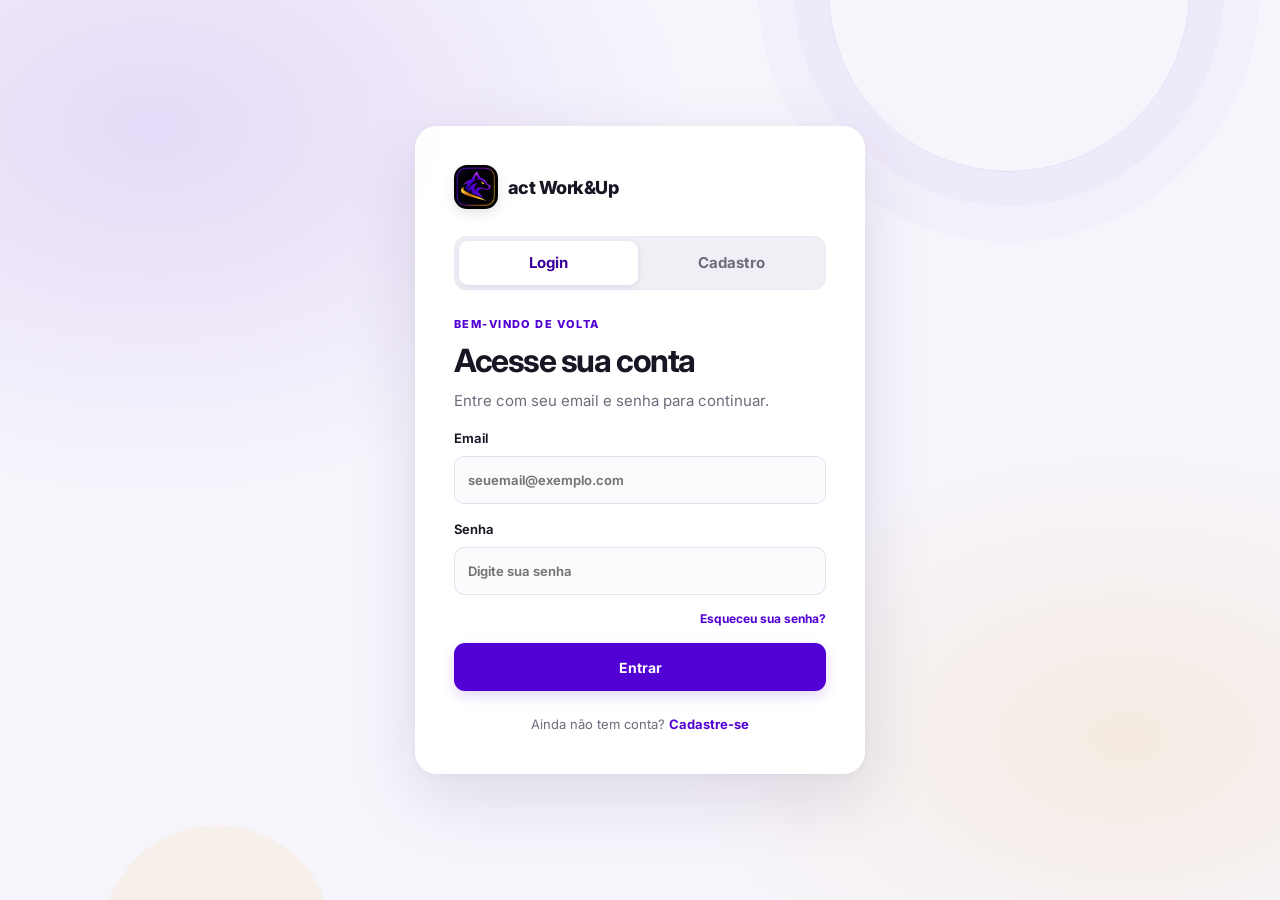
==== index.html @ 8351d081 "first commit" ====
<!doctype html>
<html lang="pt-BR">
<head>
  <meta charset="utf-8">
  <meta name="viewport" content="width=device-width, initial-scale=1">
  <meta name="theme-color" content="#5101D4">
  <title>act Work&amp;Up — Conectando Talentos</title>
  <meta name="description" content="act Work&amp;Up: marketplace que conecta clientes a profissionais e empresas de serviços.">
  <link rel="preconnect" href="https://fonts.googleapis.com">
  <link rel="preconnect" href="https://fonts.gstatic.com" crossorigin>
  <link href="https://fonts.googleapis.com/css2?family=Inter:wght@400;500;600;700;800&display=swap" rel="stylesheet">
  <link rel="stylesheet" href="style.css">
</head>
<body>
  <div id="app">
    <!-- LOGIN ÚNICO -->
    <section class="screen auth-screen active" id="login" aria-label="Login">
      <div class="auth-card">
        <a class="auth-brand" href="#login" data-screen="login"><img src="assets/logo-wolfservices.jpg" alt="Logo act Work&amp;Up"><span>act Work&amp;Up</span></a>
        <div class="auth-tabs"><button class="tab active" type="button">Login</button><button class="tab" type="button" data-screen="cadastro-tipo">Cadastro</button></div>
        <p class="eyebrow">BEM-VINDO DE VOLTA</p><h1>Acesse sua conta</h1><p class="muted">Entre com seu email e senha para continuar.</p>
        <form class="form-stack" data-local-form>
          <label>Email <input type="email" placeholder="seuemail@exemplo.com" autocomplete="email" required></label>
          <label>Senha <input type="password" placeholder="Digite sua senha" autocomplete="current-password" required></label>
          <button class="text-action" type="button">Esqueceu sua senha?</button>
          <button class="btn primary full" type="submit" data-screen="inicio">Entrar</button>
        </form>
        <p class="auth-foot">Ainda não tem conta? <button class="inline-action" data-screen="cadastro-tipo">Cadastre-se</button></p>
      </div>
    </section>

    <!-- ESCOLHA DO TIPO DE CADASTRO -->
    <section class="screen auth-screen" id="cadastro-tipo" aria-label="Escolha do tipo de cadastro">
      <div class="auth-card choice-card">
        <a class="auth-brand" href="#login" data-screen="login"><img src="assets/logo-wolfservices.jpg" alt="Logo act Work&amp;Up"><span>act Work&amp;Up</span></a>
        <button class="back-link" data-screen="login">← Voltar ao login</button>
        <p class="eyebrow">CRIE SUA CONTA</p><h1>Qual tipo de conta deseja criar?</h1><p class="muted">Usuários comuns e profissionais autônomos usam o mesmo cadastro.</p>
        <button class="choice-option" data-screen="cadastro-pessoal"><span class="choice-icon">◎</span><span><strong>Usuário comum ou autônomo</strong><small>Cadastro pessoal para contratar ou oferecer serviços.</small></span><span class="arrow">→</span></button>
        <button class="choice-option" data-screen="cadastro-empresa"><span class="choice-icon">▦</span><span><strong>Empresa</strong><small>Cadastro de negócio com CNPJ.</small></span><span class="arrow">→</span></button>
      </div>
    </section>

    <section class="screen auth-screen" id="cadastro-pessoal" aria-label="Cadastro pessoal ou de autônomo">
      <div class="auth-card auth-card-tall">
        <a class="auth-brand" href="#login" data-screen="login"><img src="assets/logo-wolfservices.jpg" alt="Logo act Work&amp;Up"><span>act Work&amp;Up</span></a>
        <div class="auth-tabs"><button class="tab" data-screen="login">Login</button><button class="tab active">Cadastro</button></div>
        <button class="back-link" data-screen="cadastro-tipo">← Alterar tipo de conta</button>
        <p class="eyebrow">CADASTRO PESSOAL / AUTÔNOMO</p><h1>Vamos começar?</h1>
        <form class="form-grid" data-local-form>
          <label>Nome completo<input placeholder="Seu nome completo" required></label>
          <label>CPF<input placeholder="000.000.000-00"></label>
          <label class="span-2">Endereço<input placeholder="Rua, número e bairro"></label>
          <label>Telefone<input placeholder="(00) 00000-0000"></label>
          <label>Email<input type="email" placeholder="seuemail@exemplo.com" autocomplete="email" required></label>
          <label>Senha<input type="password" placeholder="Crie uma senha" required></label>
          <label>Confirmar senha<input type="password" placeholder="Repita sua senha" required></label>
          <div class="form-actions span-2"><button class="btn outline" type="button" data-screen="cadastro-tipo">Cancelar</button><button class="btn primary" type="submit" data-screen="inicio">Criar conta</button></div>
        </form>
      </div>
    </section>

    <section class="screen auth-screen" id="cadastro-empresa" aria-label="Cadastro da empresa"><div class="auth-card auth-card-tall">
      <a class="auth-brand" href="#login" data-screen="login"><img src="assets/logo-wolfservices.jpg" alt="Logo act Work&amp;Up"><span>act Work&amp;Up</span></a><div class="auth-tabs"><button class="tab" data-screen="login">Login</button><button class="tab active">Cadastro</button></div>
      <button class="back-link" data-screen="cadastro-tipo">← Alterar tipo de conta</button>
      <p class="eyebrow">CADASTRO DE EMPRESA</p><h1>Cadastre seu negócio</h1><form class="form-grid" data-local-form><label>Nome fantasia<input placeholder="Nome da empresa" required></label><label>CNPJ<input placeholder="00.000.000/0000-00" required></label><label class="span-2">Endereço<input placeholder="Endereço comercial"></label><label>Telefone de contato<input placeholder="(00) 00000-0000"></label><label>Email de contato<input type="email" placeholder="contato@empresa.com" required></label><label>Senha<input type="password" required></label><label>Confirmar senha<input type="password" required></label><div class="form-actions span-2"><button class="btn outline" type="button" data-screen="cadastro-tipo">Cancelar</button><button class="btn primary" type="submit" data-screen="inicio">Criar conta</button></div></form>
    </div></section>

    <!-- CABEÇALHO DAS TELAS INTERNAS -->
    <header class="site-header" id="site-header">
      <a class="brand" href="#inicio" data-screen="inicio"><img src="assets/logo-wolfservices.jpg" alt=""><span>act Work&amp;Up</span></a>
      <nav class="main-nav" aria-label="Navegação principal"><button class="nav-link active" data-screen="inicio">Início</button><button class="nav-link" data-screen="explorar">Explorar</button><button class="nav-link" data-screen="meus-servicos">Meus serviços</button><button class="nav-link" data-screen="mensagens">Mensagens</button></nav>
      <button class="user-menu" data-screen="configuracoes"><span class="avatar">LS</span><span>Lucas Silva</span></button>
    </header>

    <!-- PÁGINA INICIAL -->
    <section class="screen app-screen" id="inicio">
      <section class="hero container"><div class="hero-copy"><p class="eyebrow">ACT WORK&amp;UP · CONECTANDO TALENTOS</p><h1>Encontre o profissional certo para transformar suas ideias em resultados.</h1><p>Serviços presenciais e digitais, oferecidos por profissionais e empresas. Compare opções, conheça os perfis e encontre quem pode ajudar.</p><button class="btn primary" data-screen="explorar">Explorar serviços <span>→</span></button></div><div class="hero-art"><div class="hero-glow"></div><img src="assets/logo-wolfservices.jpg" alt="Identidade visual act Work&amp;Up"></div></section>
      <section class="container search-band"><div><p class="eyebrow">ENCONTRE O QUE PRECISA</p><h2>O que deseja buscar?</h2></div><form class="search-form" data-search-form><input type="search" placeholder="Ex.: design, manutenção, aulas..." aria-label="Buscar serviços"><button class="btn primary" type="submit" data-screen="explorar">Buscar</button></form></section>
      <section class="container section-block"><div class="section-heading"><div><p class="eyebrow">ESCOLHA COM CONFIANÇA</p><h2>Serviços populares</h2><p class="muted">Encontre opções presenciais e online.</p></div><button class="inline-action" data-screen="explorar">Ver todos →</button></div><div class="service-grid">
        <article class="service-card"><div class="service-photo photo-design"><span>Design</span><button class="favorite" aria-label="Favoritar serviço">♡</button></div><div class="service-content"><span class="tag">Digital</span><h3>Identidade visual e design</h3><p>Criação de materiais visuais para sua marca.</p><div class="provider"><span class="avatar">AM</span><span><strong>Ana Martins</strong><small>★ 4,9 · Online</small></span></div><div class="card-bottom"><strong>A partir de R$ 180</strong><button class="btn small primary" data-screen="perfil-publico">Contratar</button></div></div></article>
        <article class="service-card"><div class="service-photo photo-repair"><span>Manutenção</span><button class="favorite" aria-label="Favoritar serviço">♡</button></div><div class="service-content"><span class="tag">Presencial</span><h3>Manutenção residencial</h3><p>Pequenos reparos e serviços para sua casa.</p><div class="provider"><span class="avatar gold">RC</span><span><strong>Rafael Costa</strong><small>★ 4,8 · Indaiatuba</small></span></div><div class="card-bottom"><strong>Sob orçamento</strong><button class="btn small primary" data-screen="perfil-publico">Contratar</button></div></div></article>
        <article class="service-card"><div class="service-photo photo-web"><span>Desenvolvimento</span><button class="favorite" aria-label="Favoritar serviço">♡</button></div><div class="service-content"><span class="tag">Digital</span><h3>Criação de sites</h3><p>Sites institucionais e páginas para negócios.</p><div class="provider"><span class="avatar">WP</span><span><strong>WebPro Studio</strong><small>★ 5,0 · Online</small></span></div><div class="card-bottom"><strong>A partir de R$ 450</strong><button class="btn small primary" data-screen="perfil-publico">Contratar</button></div></div></article>
        <article class="service-card"><div class="service-photo photo-lessons"><span>Aulas</span><button class="favorite" aria-label="Favoritar serviço">♡</button></div><div class="service-content"><span class="tag">Online / presencial</span><h3>Aulas particulares</h3><p>Acompanhamento e reforço personalizado.</p><div class="provider"><span class="avatar gold">JL</span><span><strong>João Lima</strong><small>★ 4,9 · Indaiatuba</small></span></div><div class="card-bottom"><strong>Sob orçamento</strong><button class="btn small primary" data-screen="perfil-publico">Contratar</button></div></div></article>
      </div></section>
      <section class="container section-block"><div class="section-heading"><div><p class="eyebrow">PROFISSIONAIS EM DESTAQUE</p><h2>Conheça quem faz acontecer</h2></div></div><div class="professional-grid"><article class="professional-card"><span class="avatar xl">AM</span><strong>Ana Martins</strong><small>Design · Online</small><span class="rating">★ 4,9</span></article><article class="professional-card"><span class="avatar xl gold">RC</span><strong>Rafael Costa</strong><small>Manutenção · Indaiatuba</small><span class="rating">★ 4,8</span></article><article class="professional-card"><span class="avatar xl">WP</span><strong>WebPro Studio</strong><small>Desenvolvimento · Online</small><span class="rating">★ 5,0</span></article><article class="professional-card"><span class="avatar xl gold">JL</span><strong>João Lima</strong><small>Educação · Indaiatuba</small><span class="rating">★ 4,9</span></article><article class="professional-card"><span class="avatar xl">MS</span><strong>Marcenaria Silva</strong><small>Marcenaria · Região</small><span class="rating">★ 4,7</span></article></div></section>
      <section class="trust-strip container"><div><strong>Pagamento protegido</strong><span>Pagamento acompanhado pela plataforma.</span></div><div><strong>Perfis verificados</strong><span>Mais confiança ao conhecer profissionais.</span></div><div><strong>Negociações em um só lugar</strong><span>Converse e acompanhe pelo site.</span></div></section>
      <section class="provider-cta container"><div><p class="eyebrow">VOCÊ OFERECE SERVIÇOS?</p><h2>Leve seu trabalho mais longe.</h2><p>Crie sua conta profissional e apresente seus serviços a novos clientes.</p></div><button class="btn gold-btn" data-screen="cadastro-tipo">Comece agora como prestador de serviços</button></section>
    </section>

    <!-- EXPLORAR -->
    <section class="screen app-screen" id="explorar"><section class="container page-intro"><p class="breadcrumb"><button data-screen="inicio">Início</button> / Explorar</p><p class="eyebrow">CATÁLOGO ACT WORK&amp;UP</p><h1>Encontre o serviço ideal</h1><p class="muted">Compare profissionais, modalidades e valores.</p><button class="btn primary" data-screen="cadastro-tipo">Oferecer serviços</button></section>
      <section class="container explore-panel"><form class="filters" id="filter-form"><label class="filter-search">Pesquisar<input id="service-search" type="search" placeholder="Nome ou tipo de serviço"></label><label>Categoria<select id="category-filter"><option value="all">Todas as categorias</option><option>Design</option><option>Manutenção</option><option>Desenvolvimento</option><option>Aulas</option></select></label><label>Atendimento<select id="mode-filter"><option value="all">Online ou presencial</option><option value="Digital">Online</option><option value="Presencial">Presencial</option></select></label><label>Ordenar<select id="sort-filter"><option value="relevance">Relevância</option><option value="price">Menor preço</option></select></label><button class="btn outline clear-filters" type="reset">Limpar filtros</button></form>
      <div class="section-heading results-heading"><div><h2>Serviços encontrados</h2><p class="muted" id="result-count">4 serviços encontrados</p></div></div><div class="service-grid" id="explore-grid">
        <article class="service-card" data-category="Design" data-mode="Digital" data-price="180"><div class="service-photo photo-design"><span>Design</span><button class="favorite" aria-label="Favoritar serviço">♡</button></div><div class="service-content"><span class="tag">Digital</span><h3>Identidade visual e design</h3><p>Criação de materiais visuais para sua marca.</p><div class="provider"><span class="avatar">AM</span><span><strong>Ana Martins</strong><small>★ 4,9 · Online</small></span></div><div class="card-bottom"><strong>A partir de R$ 180</strong><button class="btn small primary" data-screen="perfil-publico">Contratar</button></div></div></article>
        <article class="service-card" data-category="Manutenção" data-mode="Presencial" data-price="99999"><div class="service-photo photo-repair"><span>Manutenção</span><button class="favorite" aria-label="Favoritar serviço">♡</button></div><div class="service-content"><span class="tag">Presencial</span><h3>Manutenção residencial</h3><p>Pequenos reparos e serviços para sua casa.</p><div class="provider"><span class="avatar gold">RC</span><span><strong>Rafael Costa</strong><small>★ 4,8 · Indaiatuba</small></span></div><div class="card-bottom"><strong>Sob orçamento</strong><button class="btn small primary" data-screen="perfil-publico">Contratar</button></div></div></article>
        <article class="service-card" data-category="Desenvolvimento" data-mode="Digital" data-price="450"><div class="service-photo photo-web"><span>Desenvolvimento</span><button class="favorite" aria-label="Favoritar serviço">♡</button></div><div class="service-content"><span class="tag">Digital</span><h3>Criação de sites</h3><p>Sites institucionais e páginas para negócios.</p><div class="provider"><span class="avatar">WP</span><span><strong>WebPro Studio</strong><small>★ 5,0 · Online</small></span></div><div class="card-bottom"><strong>A partir de R$ 450</strong><button class="btn small primary" data-screen="perfil-publico">Contratar</button></div></div></article>
        <article class="service-card" data-category="Aulas" data-mode="Digital Presencial" data-price="99999"><div class="service-photo photo-lessons"><span>Aulas</span><button class="favorite" aria-label="Favoritar serviço">♡</button></div><div class="service-content"><span class="tag">Online / presencial</span><h3>Aulas particulares</h3><p>Acompanhamento e reforço personalizado.</p><div class="provider"><span class="avatar gold">JL</span><span><strong>João Lima</strong><small>★ 4,9 · Indaiatuba</small></span></div><div class="card-bottom"><strong>Sob orçamento</strong><button class="btn small primary" data-screen="perfil-publico">Contratar</button></div></div></article>
      </div><p class="empty-state hidden" id="empty-results">Nenhum serviço encontrado com esses filtros.</p></section>
    </section>

    <!-- PAGAMENTO PIX -->
    <section class="screen app-screen" id="pagamento"><section class="container page-intro"><button class="back-link" data-screen="perfil-publico">← Voltar</button><p class="eyebrow">CONTRATAÇÃO</p><h1>Finalizar pagamento</h1></section><section class="container payment-layout"><div class="panel payment-summary"><h2>Resumo do pedido</h2><div class="summary-row"><span>Profissional</span><strong>Ana Martins</strong></div><div class="summary-row"><span>Valor do serviço</span><strong>R$ 180,00</strong></div><div class="summary-row total"><span>Total a pagar</span><strong>R$ 180,00</strong></div><div class="pix-code"><div class="qr-placeholder" aria-label="Espaço reservado para QR Code Pix"><span>QR<br>CODE</span></div><div><h3>Escaneie o QR Code</h3><p class="muted">Ou copie a chave Pix.</p></div></div><label>Chave Pix<div class="copy-field"><input id="pix-key" value="chave-pix-gerada-pela-plataforma" readonly><button class="btn outline" type="button" id="copy-pix">Copiar</button></div></label><div class="secure-note"><strong>Pagamento protegido</strong><p>Acompanhe o status do pagamento pela plataforma.</p></div><div class="payment-status"><span class="status-dot"></span><div><strong>Aguardando confirmação do pagamento</strong><small>O status será atualizado após a confirmação do Pix.</small></div></div></div></section></section>

    <!-- MEUS SERVIÇOS: CLIENTE E PRESTADOR -->
    <section class="screen app-screen" id="meus-servicos"><section class="container page-intro"><p class="breadcrumb"><button data-screen="inicio">Início</button> / Meus serviços</p><p class="eyebrow">ACOMPANHAMENTO</p><h1>Meus serviços</h1><p class="muted">Acompanhe seus pedidos e gerencie os serviços oferecidos.</p></section><section class="container dashboard-columns"><div class="panel"><div class="section-heading"><div><p class="eyebrow">ÁREA DO CLIENTE</p><h2>Meus pedidos</h2></div></div><article class="order-card"><span class="status-pill pending">Em andamento</span><h3>Identidade visual</h3><p>Profissional: Ana Martins · 08/11/2026</p><div class="order-footer"><strong>R$ 180,00</strong><button class="inline-action" data-screen="mensagens">Enviar mensagem →</button></div></article></div><div class="panel"><div class="section-heading"><div><p class="eyebrow">ÁREA DO PRESTADOR</p><h2>Adicione um serviço</h2><p class="muted">Seu serviço será publicado no marketplace após o cadastro.</p></div></div><form class="form-stack" data-local-form><label>Título do serviço<input placeholder="Nome do serviço" required></label><label>Categoria<input placeholder="Categoria do serviço"></label><label>Tipo de atendimento<select><option>Presencial</option><option>Online</option><option>Online ou presencial</option></select></label><label>Preço<select><option>Valor fixo</option><option>Deixar em aberto para orçamentos</option></select></label><label>Prazo<input placeholder="Prazo estimado"></label><label>Descrição<textarea rows="3" placeholder="Descreva o serviço"></textarea></label><button class="btn primary" type="submit">Publicar serviço</button></form></div></section><section class="container section-block"><div class="section-heading"><div><p class="eyebrow">SEUS ANÚNCIOS</p><h2>Seus serviços ativos/concluídos</h2></div></div><article class="order-card wide"><div><span class="status-pill success">Ativo</span><h3>Manutenção residencial</h3><p>Presencial · Manutenção · Indaiatuba</p></div><div><strong>Sob orçamento</strong><button class="inline-action" data-screen="perfil-publico">Alterar →</button></div></article><article class="order-card wide"><div><span class="status-pill success">Concluído</span><h3>Reparo de instalação</h3><p>Cliente: Maria Souza · 02/11/2026</p></div><div><strong>R$ 120,00</strong><button class="inline-action" data-screen="mensagens">Enviar mensagem →</button></div></article><button class="btn outline add-service" type="button" data-scroll-form>+ Adicionar serviços</button></section></section>

    <!-- CONFIGURAÇÕES / PERFIL -->
    <section class="screen app-screen" id="configuracoes"><section class="container page-intro"><button class="back-link" data-screen="inicio">← Voltar</button><p class="eyebrow">SUA CONTA</p><h1>Configurações</h1></section><section class="container settings-layout"><aside class="panel settings-menu"><button class="settings-item active" data-settings-tab="perfil">Perfil</button><button class="settings-item" data-settings-tab="conta">Conta</button><button class="settings-item" data-settings-tab="notificacoes">Notificações</button><button class="settings-item" data-settings-tab="ajuda">Ajuda</button><div class="account-mini"><span class="avatar">LS</span><div><strong>Lucas Silva</strong><small>Usuário desde 2026</small></div></div><button class="btn outline full" data-screen="login">Sair da conta</button></aside><div class="panel settings-content"><div class="settings-pane active" data-settings-pane="perfil"><h2>Perfil</h2><p class="muted">Seu perfil pode ser analisado pela plataforma.</p><div class="profile-edit"><span class="avatar profile-avatar">LS</span><div><strong>Foto do usuário</strong><p class="muted">Imagem de perfil.</p><button class="btn outline" type="button">Alterar foto</button></div></div><form class="form-stack" data-local-form><label>Nome<input value="Lucas Silva"></label><label>Username<input value="lucas.silva"></label><label>País/estado<input value="Brasil / São Paulo"></label><label>Descrição<textarea rows="4" maxlength="250" placeholder="Conte um pouco sobre você"></textarea></label><div class="form-actions"><span class="muted">Máximo de 250 caracteres</span><button class="btn primary" type="submit">Salvar</button></div></form></div><div class="settings-pane" data-settings-pane="conta"><h2>Conta</h2><p class="muted">Informações da sua conta.</p><p>Email cadastrado: lucas@exemplo.com</p></div><div class="settings-pane" data-settings-pane="notificacoes"><h2>Notificações</h2><p class="muted">Preferências de notificação da conta.</p></div><div class="settings-pane" data-settings-pane="ajuda"><h2>Ajuda</h2><p class="muted">Informações e orientações para utilizar a plataforma.</p></div></div></section></section>

    <!-- PERFIL PÚBLICO DO PRESTADOR -->
    <section class="screen app-screen" id="perfil-publico"><section class="container page-intro"><button class="back-link" data-screen="explorar">← Voltar</button><p class="breadcrumb"><button data-screen="inicio">Início</button> / Perfil profissional</p></section><section class="container panel public-profile"><div class="public-profile-head"><div class="service-photo profile-cover photo-design"><span>Identidade visual e design</span></div><div class="public-person"><span class="avatar profile-avatar">AM</span><div><p class="eyebrow">PROFISSIONAL</p><h1>Ana Martins</h1><p class="rating">★ 4,9 · Serviços realizados</p></div></div></div><div class="public-info-grid"><div><h2>Sobre o serviço</h2><p>Criação de identidade visual, materiais gráficos e peças digitais para apresentar sua marca com clareza.</p><h2>Descrição do tipo de serviço</h2><p>Atendimento digital, com alinhamento das necessidades e apresentação das etapas do trabalho.</p></div><aside><div class="info-box"><strong>Informações</strong><p>Atendimento online</p><p>Portfólio e informações profissionais</p></div><div class="info-box"><strong>Contato</strong><p>Contato pela plataforma</p></div></aside></div><div class="reviews-block"><h2>Avaliações e comentários</h2><p class="muted">Área destinada às avaliações de outros usuários sobre o serviço e a profissional.</p></div><div class="profile-actions"><button class="btn outline" data-screen="mensagens">Contatar profissional pelo site</button><button class="btn primary" data-screen="pagamento">Contratar</button></div></section></section>

    <!-- CENTRAL DE MENSAGENS -->
    <section class="screen app-screen" id="mensagens"><section class="container page-intro"><p class="breadcrumb"><button data-screen="inicio">Início</button> / Mensagens</p><p class="eyebrow">COMUNICAÇÃO</p><h1>Central de mensagens</h1></section><section class="container messages-layout panel"><aside class="conversation-list"><h2>Conversas</h2><button class="conversation active"><span class="avatar">AM</span><span><strong>Ana Martins</strong><small>Online · Última mensagem</small></span></button><button class="conversation"><span class="avatar gold">RC</span><span><strong>Rafael Costa</strong><small>Offline</small></span></button><button class="conversation"><span class="avatar">WP</span><span><strong>WebPro Studio</strong><small>Offline</small></span></button><button class="conversation"><span class="avatar gold">JL</span><span><strong>João Lima</strong><small>Offline</small></span></button></aside><div class="chat-panel"><header class="chat-header"><div><strong>Ana Martins</strong><small>Online</small></div><button class="btn outline small" type="button">Chamada</button></header><div class="safety-banner">Para sua segurança, mantenha as conversas e os pagamentos dentro do site.</div><div class="chat-messages"><div class="message received">Olá! Como posso ajudar com seu projeto?</div><div class="message sent">Olá! Gostaria de saber mais sobre o serviço.</div><div class="message received">Claro! Podemos conversar sobre os detalhes por aqui.</div></div><form class="message-form" id="message-form"><input id="message-input" placeholder="Escreva sua mensagem..." autocomplete="off" required><button class="btn primary" type="submit">Enviar</button></form></div></section></section>
    <footer class="site-footer" id="site-footer"><span>© 2026 act Work&amp;Up</span><span>Conectando Talentos</span></footer>
  </div>
  <script src="script.js"></script>
</body>
</html>
---- style.css ----
/* act Work&Up — identidade visual baseada na logo */
:root {
  --purple: #5101D4;
  --purple-dark: #39009B;
  --purple-soft: #F1EAFE;
  --gold: #E39F21;
  --gold-soft: #FFF4D9;
  --bg: #F7F6FA;
  --surface: #FFFFFF;
  --ink: #191522;
  --muted: #706B7B;
  --border: #E8E4EF;
  --success: #168653;
  --danger: #D93649;
  --warning: #D18A12;
  --info: #2674C8;
  --font: 'Inter', system-ui, -apple-system, BlinkMacSystemFont, 'Segoe UI', sans-serif;
  --space-1: 4px;
  --space-2: 8px;
  --space-3: 12px;
  --space-4: 16px;
  --space-5: 20px;
  --space-6: 24px;
  --space-8: 32px;
  --space-10: 40px;
  --space-12: 48px;
  --radius-sm: 8px;
  --radius: 10px;
  --radius-lg: 16px;
  --radius-xl: 24px;
  --shadow: 0 4px 18px rgba(20, 12, 40, .06);
  --shadow-strong: 0 18px 60px rgba(12, 7, 25, .24);
  --content: 1180px;
}
* { box-sizing: border-box; }
html { scroll-behavior: smooth; }
body { margin: 0; background: var(--bg); color: var(--ink); font-family: var(--font); font-size: 15px; line-height: 1.55; }
button, input, select, textarea { font: inherit; }
button { cursor: pointer; }
img { max-width: 100%; display: block; }
.hidden { display: none !important; }
.screen { display: none; min-height: calc(100vh - 76px); }
.screen.active { display: block; }
.app-screen { padding: 34px 0 64px; }
.container { width: min(var(--content), calc(100% - 48px)); margin-inline: auto; }
h1, h2, h3, p { margin-top: 0; }
h1 { font-size: clamp(30px, 4vw, 42px); line-height: 1.14; letter-spacing: -.045em; margin-bottom: 14px; }
h2 { font-size: 24px; line-height: 1.25; letter-spacing: -.025em; margin-bottom: 8px; }
h3 { font-size: 17px; line-height: 1.35; margin-bottom: 7px; }
.muted { color: var(--muted); }
.eyebrow { color: var(--purple); font-size: 11px; font-weight: 800; letter-spacing: .13em; margin-bottom: 10px; }
.btn { min-height: 44px; padding: 11px 18px; border: 1px solid transparent; border-radius: var(--radius); display: inline-flex; align-items: center; justify-content: center; gap: 9px; text-decoration: none; font-size: 14px; font-weight: 700; transition: transform .18s, background .18s, box-shadow .18s; }
.btn:hover { transform: translateY(-1px); }
.btn.primary { color: #fff; background: var(--purple); box-shadow: 0 5px 13px rgba(81, 1, 212, .16); }
.btn.primary:hover { background: var(--purple-dark); }
.btn.outline { color: var(--purple); background: #fff; border-color: #D8C8F5; }
.btn.gold-btn { color: #241600; background: var(--gold); }
.btn.small { min-height: 36px; padding: 8px 13px; font-size: 12px; }
.btn.full { width: 100%; }
.inline-action, .text-action, .back-link { border: 0; background: none; padding: 0; color: var(--purple); font-weight: 700; }
.inline-action:hover, .text-action:hover, .back-link:hover { color: var(--purple-dark); text-decoration: underline; }
.back-link { display: inline-block; margin-bottom: 20px; }
/* Autenticação */
.auth-screen { min-height: 100vh; padding: 40px 18px; display: none; align-items: center; justify-content: center; position: relative; isolation: isolate; overflow: hidden; background: radial-gradient(ellipse at 12% 14%, rgba(81,1,212,.11), transparent 34%), radial-gradient(ellipse at 88% 82%, rgba(227,159,33,.12), transparent 28%), #F7F5FC; }
.auth-screen::before, .auth-screen::after { content: ""; position: absolute; z-index: -1; border-radius: 50%; pointer-events: none; }
.auth-screen::before { width: 360px; height: 360px; top: -190px; right: 7%; border: 1px solid rgba(81,1,212,.10); box-shadow: 0 0 0 34px rgba(81,1,212,.025), 0 0 0 70px rgba(81,1,212,.02); }
.auth-screen::after { width: 230px; height: 230px; bottom: -155px; left: 8%; background: rgba(227,159,33,.08); }
.auth-screen.active { display: flex; }
.auth-card { width: min(100%, 450px); padding: 38px; color: var(--ink); background: rgba(255,255,255,.96); border: 1px solid rgba(255,255,255,.9); border-radius: 22px; box-shadow: 0 24px 70px rgba(48,26,91,.12), 0 2px 8px rgba(48,26,91,.04); }
.auth-card-tall { width: min(100%, 600px); max-height: calc(100vh - 56px); overflow-y: auto; }
.auth-brand, .brand { display: inline-flex; align-items: center; gap: 10px; text-decoration: none; font-weight: 800; letter-spacing: -.03em; }
.auth-brand { color: var(--ink); margin-bottom: 27px; font-size: 18px; }
.auth-brand img { width: 44px; height: 44px; object-fit: cover; border-radius: 13px; box-shadow: 0 4px 12px rgba(25,21,34,.12); }
.auth-card h1 { font-size: 32px; margin-bottom: 10px; }
.auth-card .eyebrow { color: var(--purple); }
.auth-card .muted, .auth-card .auth-foot { color: var(--muted); }
.auth-tabs { display: grid; grid-template-columns: 1fr 1fr; gap: 4px; padding: 4px; margin-bottom: 26px; background: #F1EFF6; border: 1px solid #ECE8F3; border-radius: 12px; }
.tab { border: 0; border-radius: 9px; padding: 10px; background: transparent; color: var(--muted); font-weight: 700; transition: background .18s, color .18s, box-shadow .18s; }
.tab:hover { color: var(--purple); }
.tab.active { color: var(--purple-dark); background: #fff; box-shadow: 0 2px 7px rgba(32,18,59,.10); }
.form-stack, .form-grid { display: grid; gap: 15px; }
.form-grid { grid-template-columns: 1fr 1fr; }
.form-stack label, .form-grid label, .payment-summary label { display: grid; gap: 8px; font-size: 13px; font-weight: 650; }
.auth-card input { min-height: 48px; background: #FBFAFD; color: var(--ink); border-color: #E5E0ED; transition: border-color .18s, box-shadow .18s, background .18s; }
.auth-card input:focus { background: #fff; }
input, select, textarea { width: 100%; min-height: 44px; padding: 11px 13px; border: 1px solid var(--border); border-radius: var(--radius); background: #fff; color: var(--ink); outline: none; }
textarea { resize: vertical; }
input:focus, select:focus, textarea:focus { border-color: var(--purple); box-shadow: 0 0 0 3px rgba(81,1,212,.12); }
.auth-card .text-action { color: var(--purple); justify-self: end; font-size: 12px; }
.auth-card .btn.primary { min-height: 48px; border-radius: 11px; }
.auth-foot { margin: 23px 0 0; text-align: center; font-size: 13px; }
.inline-action { font-size: inherit; }
.auth-card .inline-action, .auth-card .back-link { color: var(--purple); }
.span-2 { grid-column: span 2; }
.form-actions { display: flex; justify-content: flex-end; gap: 10px; margin-top: 4px; }
.choice-card { width: min(100%, 550px); }
.choice-card h1 { max-width: 430px; }
.choice-card > .muted { margin-bottom: 23px; }
.choice-option { width: 100%; display: flex; align-items: center; gap: 14px; text-align: left; padding: 17px; margin-top: 12px; border: 1px solid #E8E3F0; border-radius: 14px; background: #fff; color: var(--ink); box-shadow: 0 3px 10px rgba(32,18,59,.035); transition: transform .18s, border-color .18s, box-shadow .18s, background .18s; }
.choice-option:hover { transform: translateY(-2px); background: #FCFAFF; border-color: #CDB8F3; box-shadow: 0 8px 20px rgba(81,1,212,.09); }
.choice-option span:nth-child(2) { display: grid; gap: 3px; }
.choice-option small { color: var(--muted); line-height: 1.4; }
.choice-icon { width: 44px; height: 44px; flex: 0 0 44px; display: grid; place-items: center; border-radius: 13px; color: var(--purple); background: var(--purple-soft); font-size: 23px; }
.choice-option .arrow { margin-left: auto; font-size: 22px; }
.auth-card .back-link { margin-bottom: 18px; }
/* Navegação principal */
.site-header { min-height: 76px; display: flex; align-items: center; justify-content: space-between; gap: 24px; padding: 10px max(24px, calc((100% - var(--content))/2)); background: #fff; border-bottom: 1px solid var(--border); position: sticky; top: 0; z-index: 20; }
.brand { color: var(--ink); font-size: 19px; white-space: nowrap; }
.brand img { width: 42px; height: 42px; object-fit: cover; border-radius: 12px; }
.main-nav { display: flex; align-items: center; gap: 8px; }
.nav-link { border: 0; background: transparent; color: var(--muted); padding: 10px 13px; border-radius: 9px; font-size: 13px; font-weight: 600; white-space: nowrap; }
.nav-link:hover, .nav-link.active { color: var(--purple); background: var(--purple-soft); }
.user-menu { display: flex; align-items: center; gap: 9px; border: 0; background: transparent; font-size: 13px; font-weight: 700; white-space: nowrap; }
.avatar { width: 38px; height: 38px; flex: 0 0 auto; display: inline-grid; place-items: center; border-radius: 50%; background: #E9DFFF; color: var(--purple-dark); font-size: 12px; font-weight: 800; }
.avatar.gold { background: #FFF0CC; color: #875400; }
.avatar.xl { width: 58px; height: 58px; font-size: 16px; }
/* Início */
.hero { display: grid; grid-template-columns: 1.15fr .85fr; align-items: center; gap: 48px; min-height: 420px; padding-block: 50px; }
.hero-copy h1 { max-width: 700px; font-size: clamp(34px, 4.4vw, 52px); }
.hero-copy > p:not(.eyebrow) { max-width: 620px; color: var(--muted); font-size: 16px; margin-bottom: 24px; }
.hero-art { min-height: 300px; display: grid; place-items: center; position: relative; overflow: hidden; border-radius: 28px; background: radial-gradient(circle at 45% 40%, #2B1550, #100B1A 70%); }
.hero-art img { width: min(68%, 270px); border-radius: 30px; box-shadow: 0 15px 45px rgba(0,0,0,.3); position: relative; z-index: 1; }
.hero-glow { position: absolute; width: 260px; height: 260px; background: var(--purple); filter: blur(95px); opacity: .6; }
.search-band { display: flex; justify-content: space-between; align-items: center; gap: 24px; padding: 25px 28px; border: 1px solid var(--border); border-radius: var(--radius-lg); background: #fff; box-shadow: var(--shadow); }
.search-band h2 { margin-bottom: 0; }
.search-form { display: flex; width: min(560px, 58%); gap: 10px; }
.section-block { padding-top: 56px; }
.section-heading { display: flex; align-items: center; justify-content: space-between; gap: 20px; margin-bottom: 22px; }
.section-heading p { margin-bottom: 0; }
.service-grid { display: grid; grid-template-columns: repeat(4, minmax(0,1fr)); gap: 18px; }
.service-card { overflow: hidden; border: 1px solid var(--border); border-radius: var(--radius-lg); background: #fff; box-shadow: var(--shadow); }
.service-photo { min-height: 150px; display: flex; align-items: flex-end; justify-content: space-between; padding: 14px; color: #fff; background-size: cover; background-position: center; position: relative; isolation: isolate; }
.service-photo::before { content: ''; position: absolute; inset: 0; z-index: -1; background: linear-gradient(0deg, rgba(16,10,27,.68), rgba(16,10,27,.05)); }
.photo-design { background-image: url('https://images.unsplash.com/photo-1545235617-9465d2a55698?auto=format&fit=crop&w=800&q=80'); }
.photo-repair { background-image: url('https://images.unsplash.com/photo-1581578731548-c64695cc6952?auto=format&fit=crop&w=800&q=80'); }
.photo-web { background-image: url('https://images.unsplash.com/photo-1498050108023-c5249f4df085?auto=format&fit=crop&w=800&q=80'); }
.photo-lessons { background-image: url('https://images.unsplash.com/photo-1509062522246-3755977927d7?auto=format&fit=crop&w=800&q=80'); }
.favorite { width: 34px; height: 34px; display: grid; place-items: center; border: 0; border-radius: 50%; background: rgba(255,255,255,.94); color: var(--purple); font-size: 21px; }
.favorite.active { color: #D93649; }
.service-content { padding: 16px; }
.tag { display: inline-block; padding: 4px 8px; margin-bottom: 9px; border-radius: 20px; color: var(--purple-dark); background: var(--purple-soft); font-size: 10px; font-weight: 800; }
.service-content > p { min-height: 42px; margin-bottom: 14px; color: var(--muted); font-size: 12px; }
.provider { display: flex; align-items: center; gap: 9px; padding-top: 12px; border-top: 1px solid var(--border); }
.provider > span:last-child { display: grid; gap: 1px; }
.provider strong { font-size: 11px; }
.provider small { color: var(--muted); font-size: 10px; }
.provider .avatar { width: 32px; height: 32px; }
.card-bottom { display: flex; align-items: center; justify-content: space-between; gap: 8px; margin-top: 14px; }
.card-bottom > strong { font-size: 11px; }
.professional-grid { display: grid; grid-template-columns: repeat(5, 1fr); gap: 14px; }
.professional-card { display: grid; justify-items: center; gap: 5px; padding: 20px 10px; border: 1px solid var(--border); border-radius: 14px; background: #fff; text-align: center; }
.professional-card strong { font-size: 12px; }
.professional-card small { color: var(--muted); font-size: 10px; }
.rating { color: #B97900; font-size: 12px; font-weight: 700; }
.trust-strip { display: grid; grid-template-columns: repeat(3,1fr); gap: 20px; padding: 26px; margin-top: 56px; border-radius: var(--radius-lg); background: #201333; color: #fff; }
.trust-strip div { display: grid; gap: 5px; }
.trust-strip strong { font-size: 14px; }
.trust-strip span { color: rgba(255,255,255,.68); font-size: 12px; }
.provider-cta { display: flex; justify-content: space-between; align-items: center; gap: 24px; margin-top: 26px; padding: 30px; border: 1px solid #F2DCA9; border-radius: var(--radius-lg); background: var(--gold-soft); }
.provider-cta h2 { margin-bottom: 6px; }
.provider-cta p:last-child { margin-bottom: 0; color: #66512C; }
/* Explorar e conteúdo interno */
.page-intro { padding: 18px 0 30px; }
.page-intro h1 { margin-bottom: 8px; }
.breadcrumb { color: var(--muted); font-size: 12px; margin-bottom: 20px; }
.breadcrumb button { border: 0; padding: 0; background: none; color: var(--purple); }
.explore-panel { padding: 24px; border: 1px solid var(--border); border-radius: var(--radius-lg); background: #fff; }
.filters { display: grid; grid-template-columns: 2fr 1fr 1.2fr 1fr auto; align-items: end; gap: 12px; padding-bottom: 24px; border-bottom: 1px solid var(--border); }
.filters label { display: grid; gap: 7px; font-size: 12px; font-weight: 700; }
.filters input, .filters select { font-size: 12px; }
.results-heading { margin-top: 28px; }
.empty-state { padding: 40px; text-align: center; color: var(--muted); }
/* Painéis, pedidos e pagamento */
.panel { padding: 24px; border: 1px solid var(--border); border-radius: var(--radius-lg); background: #fff; box-shadow: var(--shadow); }
.payment-layout { max-width: 760px; }
.payment-summary { padding: 30px; }
.payment-summary h2 { margin-bottom: 24px; }
.summary-row { display: flex; justify-content: space-between; gap: 16px; padding: 13px 0; border-bottom: 1px solid var(--border); font-size: 13px; }
.summary-row span { color: var(--muted); }
.summary-row.total { padding-block: 18px; font-size: 16px; }
.summary-row.total strong { color: var(--purple); }
.pix-code { display: flex; align-items: center; gap: 22px; padding: 24px 0; }
.qr-placeholder { width: 150px; height: 150px; display: grid; place-items: center; flex: 0 0 auto; border: 1px dashed #B9A5DE; border-radius: 12px; color: var(--purple); background: repeating-linear-gradient(45deg,#F7F2FF,#F7F2FF 7px,#EEE5FF 7px,#EEE5FF 14px); font-weight: 800; text-align: center; }
.copy-field { display: flex; gap: 8px; }
.secure-note { padding: 16px; margin-top: 20px; border-radius: 12px; background: #F0F8F3; color: #17653F; }
.secure-note p { margin: 4px 0 0; font-size: 12px; }
.payment-status { display: flex; gap: 12px; align-items: center; padding: 17px; margin-top: 16px; border: 1px solid #F2DCA9; border-radius: 12px; background: #FFFAED; }
.payment-status small { display: block; color: var(--muted); margin-top: 3px; }
.status-dot { width: 10px; height: 10px; border-radius: 50%; background: var(--warning); }
.dashboard-columns { display: grid; grid-template-columns: 1fr 1fr; gap: 20px; align-items: start; }
.order-card { padding: 17px; margin-top: 14px; border: 1px solid var(--border); border-radius: 12px; background: #fff; }
.order-card h3 { margin-top: 9px; }
.order-card p { color: var(--muted); font-size: 12px; }
.order-footer { display: flex; align-items: center; justify-content: space-between; gap: 10px; padding-top: 12px; border-top: 1px solid var(--border); font-size: 12px; }
.status-pill { display: inline-block; padding: 5px 9px; border-radius: 20px; font-size: 10px; font-weight: 800; }
.status-pill.pending { color: #805300; background: #FFF1CC; }
.status-pill.success { color: #12613D; background: #E5F5EB; }
.wide { display: flex; justify-content: space-between; align-items: center; gap: 20px; }
.wide > div:last-child { display: grid; justify-items: end; gap: 10px; }
.add-service { margin-top: 16px; }
/* Configurações */
.settings-layout { display: grid; grid-template-columns: 260px 1fr; gap: 20px; align-items: start; }
.settings-menu { display: grid; gap: 7px; }
.settings-item { border: 0; border-radius: 9px; padding: 12px; background: transparent; color: var(--muted); text-align: left; font-weight: 600; }
.settings-item.active, .settings-item:hover { color: var(--purple); background: var(--purple-soft); }
.account-mini { display: flex; align-items: center; gap: 10px; padding-top: 18px; margin-top: 16px; border-top: 1px solid var(--border); }
.account-mini div { display: grid; }
.account-mini strong { font-size: 12px; }
.account-mini small { color: var(--muted); font-size: 10px; }
.settings-pane { display: none; }
.settings-pane.active { display: block; }
.profile-edit { display: flex; align-items: center; gap: 18px; padding: 20px 0; margin: 12px 0; border-block: 1px solid var(--border); }
.profile-edit p { margin: 3px 0 10px; font-size: 12px; }
.profile-avatar { width: 82px; height: 82px; font-size: 22px; }
/* Perfil público */
.public-profile { padding: 0; overflow: hidden; }
.profile-cover { min-height: 230px; }
.public-profile-head { padding-bottom: 20px; border-bottom: 1px solid var(--border); }
.public-person { display: flex; align-items: center; gap: 18px; padding: 0 28px; margin-top: -34px; position: relative; }
.public-person h1 { font-size: 28px; margin-bottom: 3px; }
.public-info-grid { display: grid; grid-template-columns: 1.5fr 1fr; gap: 30px; padding: 28px; }
.public-info-grid h2 { font-size: 19px; margin-top: 18px; }
.public-info-grid p { color: var(--muted); font-size: 13px; }
.info-box { padding: 17px; margin-bottom: 12px; border: 1px solid var(--border); border-radius: 12px; }
.info-box p { margin: 8px 0 0; }
.reviews-block { padding: 24px 28px; border-top: 1px solid var(--border); }
.reviews-block p { margin-bottom: 0; }
.profile-actions { display: flex; justify-content: flex-end; gap: 10px; padding: 20px 28px; background: #FAF9FC; }
/* Mensagens */
.messages-layout { display: grid; grid-template-columns: 280px 1fr; min-height: 590px; padding: 0; overflow: hidden; }
.conversation-list { padding: 22px 14px; border-right: 1px solid var(--border); }
.conversation-list h2 { padding-inline: 8px; font-size: 19px; }
.conversation { width: 100%; display: flex; align-items: center; gap: 10px; padding: 12px 8px; border: 0; border-radius: 10px; background: transparent; text-align: left; }
.conversation.active, .conversation:hover { background: var(--purple-soft); }
.conversation span:last-child { display: grid; gap: 3px; }
.conversation strong { font-size: 12px; }
.conversation small { color: var(--muted); font-size: 10px; }
.chat-panel { display: flex; flex-direction: column; min-width: 0; }
.chat-header { display: flex; justify-content: space-between; align-items: center; padding: 17px 20px; border-bottom: 1px solid var(--border); }
.chat-header div { display: grid; }
.chat-header strong { font-size: 13px; }
.chat-header small { color: var(--success); font-size: 11px; }
.safety-banner { margin: 15px 20px; padding: 11px 14px; border-radius: 9px; background: var(--gold-soft); color: #74500D; font-size: 11px; text-align: center; }
.chat-messages { flex: 1; display: flex; flex-direction: column; align-items: flex-start; gap: 13px; padding: 20px; }
.message { max-width: min(75%, 480px); padding: 12px 15px; border-radius: 14px; font-size: 13px; }
.message.received { background: #F0EDF5; border-bottom-left-radius: 4px; }
.message.sent { align-self: flex-end; color: #fff; background: var(--purple); border-bottom-right-radius: 4px; }
.message-form { display: flex; gap: 9px; padding: 16px 20px; border-top: 1px solid var(--border); }
.site-footer { display: none; justify-content: space-between; padding: 22px max(24px, calc((100% - var(--content))/2)); color: var(--muted); font-size: 11px; border-top: 1px solid var(--border); background: #fff; }
body:has(.app-screen.active) .site-footer { display: flex; }
/* Responsividade: reorganiza o mesmo conteúdo, sem criar navegação mobile */
@media (max-width: 1000px) {
  .site-header { flex-wrap: wrap; gap: 10px 20px; }
  .main-nav { order: 3; width: 100%; justify-content: center; }
  .service-grid { grid-template-columns: repeat(2, minmax(0,1fr)); }
  .filters { grid-template-columns: repeat(2, minmax(0,1fr)); }
  .clear-filters { width: 100%; }
  .hero { gap: 25px; }
}
@media (max-width: 680px) {
  .container { width: min(100% - 28px, var(--content)); }
  .site-header { position: static; padding: 12px 14px; justify-content: space-between; }
  .brand { font-size: 16px; }
  .brand img { width: 36px; height: 36px; }
  .user-menu span:last-child { display: none; }
  .main-nav { overflow-x: auto; justify-content: flex-start; gap: 2px; }
  .nav-link { padding: 8px 10px; font-size: 12px; }
  .app-screen { padding-top: 22px; }
  .hero { grid-template-columns: 1fr; padding-block: 28px; }
  .hero-art { min-height: 210px; }
  .hero-art img { width: 150px; }
  .search-band { align-items: stretch; flex-direction: column; padding: 20px; }
  .search-form { width: 100%; }
  .search-form .btn { flex: 0 0 auto; }
  .service-grid { grid-template-columns: 1fr; }
  .service-photo { min-height: 175px; }
  .professional-grid { grid-template-columns: repeat(2,1fr); }
  .trust-strip { grid-template-columns: 1fr; gap: 17px; }
  .provider-cta { align-items: flex-start; flex-direction: column; padding: 22px; }
  .provider-cta .btn { width: 100%; }
  .filters { grid-template-columns: 1fr; }
  .explore-panel, .panel { padding: 17px; }
  .dashboard-columns, .settings-layout, .public-info-grid { grid-template-columns: 1fr; }
  .settings-menu { grid-template-columns: repeat(2,1fr); }
  .account-mini, .settings-menu > .btn { grid-column: span 2; }
  .messages-layout { grid-template-columns: 1fr; }
  .conversation-list { border-right: 0; border-bottom: 1px solid var(--border); }
  .conversation { width: auto; display: inline-flex; vertical-align: top; }
  .conversation span:last-child { display: none; }
  .chat-panel { min-height: 470px; }
  .profile-actions { flex-direction: column; }
  .profile-actions .btn { width: 100%; }
  .auth-screen { padding: 16px 12px; background-attachment: scroll; }
  .auth-card { padding: 22px 18px; }
  .auth-card-tall { max-height: calc(100vh - 32px); overflow-y: auto; }
  .form-grid { grid-template-columns: 1fr; }
  .span-2 { grid-column: auto; }
  .form-actions { flex-direction: column-reverse; }
  .form-actions .btn { width: 100%; }
  .pix-code { align-items: flex-start; flex-direction: column; }
  .copy-field { flex-direction: column; }
  .wide { align-items: flex-start; flex-direction: column; }
  .wide > div:last-child { justify-items: start; }
  .site-footer { padding: 18px 14px; }
}
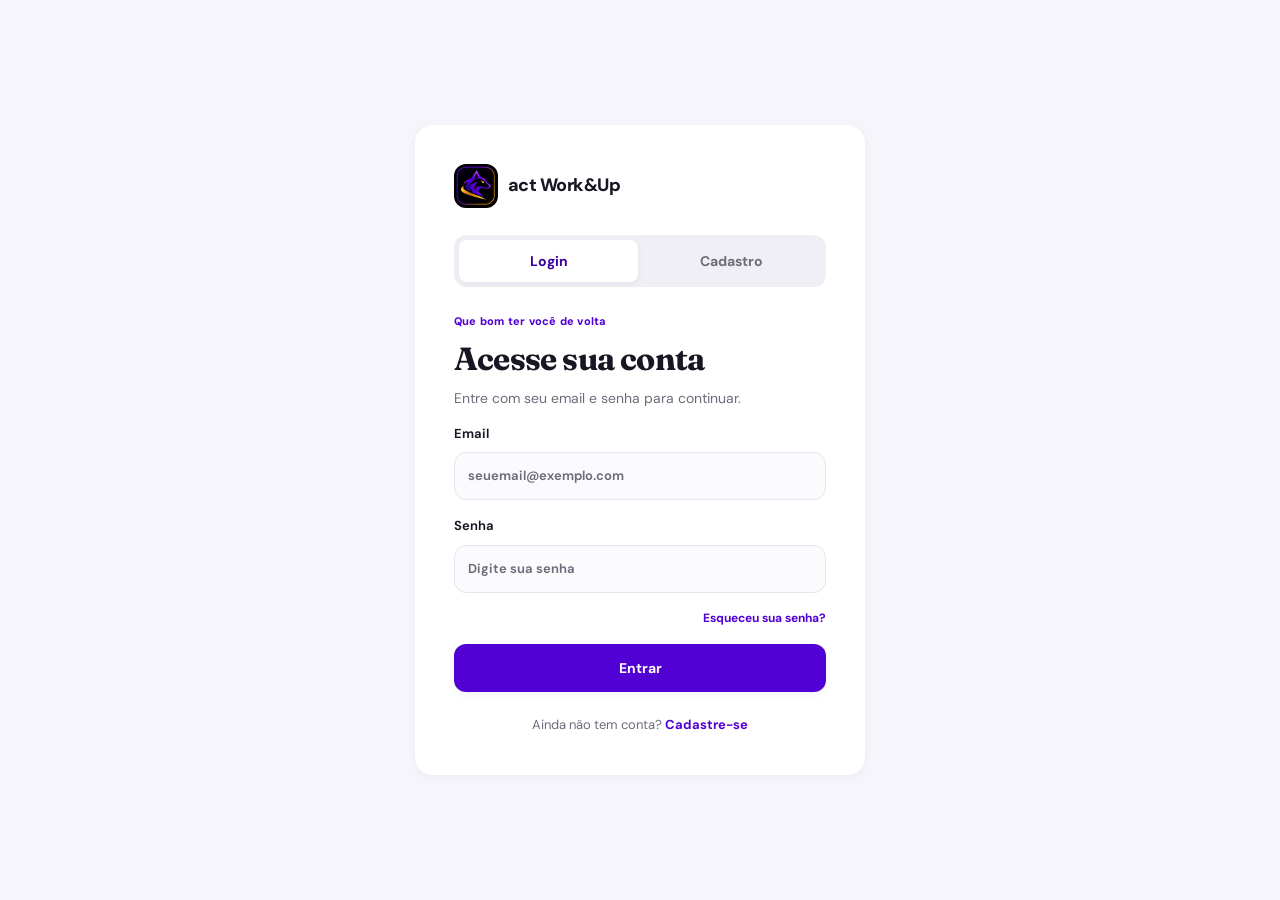
==== commit d6fe9e29: "Mudei a estrutura do código para torná-lo mais legível e fácil de manter, pq tava tudo junto/colado." ====
--- a/index.html
+++ b/index.html
@@ -1,119 +1,1586 @@
 <!doctype html>
 <html lang="pt-BR">
+
 <head>
   <meta charset="utf-8">
   <meta name="viewport" content="width=device-width, initial-scale=1">
   <meta name="theme-color" content="#5101D4">
-  <title>act Work&amp;Up — Conectando Talentos</title>
-  <meta name="description" content="act Work&amp;Up: marketplace que conecta clientes a profissionais e empresas de serviços.">
+  <title>
+    act Work&amp;Up — Serviços em Indaiatuba e região
+  </title>
+  <meta name="description" content="Encontre profissionais e empresas de serviços em Indaiatuba e região ou online.">
   <link rel="preconnect" href="https://fonts.googleapis.com">
   <link rel="preconnect" href="https://fonts.gstatic.com" crossorigin>
-  <link href="https://fonts.googleapis.com/css2?family=Inter:wght@400;500;600;700;800&display=swap" rel="stylesheet">
-  <link rel="stylesheet" href="style.css">
+  <link
+    href="https://fonts.googleapis.com/css2?family=DM+Sans:wght@400;500;600;700;800&family=Fraunces:opsz,wght@9..144,500;9..144,600;9..144,700&display=swap"
+    rel="stylesheet">
+  <link rel="stylesheet" href="style.css?v=4">
 </head>
+
 <body>
   <div id="app">
-    <!-- LOGIN ÚNICO -->
+    <!-- Login -->
     <section class="screen auth-screen active" id="login" aria-label="Login">
       <div class="auth-card">
-        <a class="auth-brand" href="#login" data-screen="login"><img src="assets/logo-wolfservices.jpg" alt="Logo act Work&amp;Up"><span>act Work&amp;Up</span></a>
-        <div class="auth-tabs"><button class="tab active" type="button">Login</button><button class="tab" type="button" data-screen="cadastro-tipo">Cadastro</button></div>
-        <p class="eyebrow">BEM-VINDO DE VOLTA</p><h1>Acesse sua conta</h1><p class="muted">Entre com seu email e senha para continuar.</p>
+        <a class="auth-brand" href="#login" data-screen="login">
+          <img src="assets/logo-wolfservices.jpg" alt="">
+          <span>
+            act Work&amp;Up
+          </span>
+        </a>
+        <div class="auth-tabs">
+          <button class="tab active" type="button">
+            Login
+          </button>
+          <button class="tab" type="button" data-screen="cadastro-tipo">
+            Cadastro
+          </button>
+        </div>
+        <p class="eyebrow">
+          Que bom ter você de volta
+        </p>
+        <h1>
+          Acesse sua conta
+        </h1>
+        <p class="muted">
+          Entre com seu email e senha para continuar.
+        </p>
         <form class="form-stack" data-local-form>
-          <label>Email <input type="email" placeholder="seuemail@exemplo.com" autocomplete="email" required></label>
-          <label>Senha <input type="password" placeholder="Digite sua senha" autocomplete="current-password" required></label>
-          <button class="text-action" type="button">Esqueceu sua senha?</button>
-          <button class="btn primary full" type="submit" data-screen="inicio">Entrar</button>
+          <label>
+            Email
+            <input type="email" placeholder="seuemail@exemplo.com" autocomplete="email" required>
+          </label>
+          <label>
+            Senha
+            <input type="password" placeholder="Digite sua senha" autocomplete="current-password" required>
+          </label>
+          <button class="text-action" type="button">
+            Esqueceu sua senha?
+          </button>
+          <button class="btn primary full" type="submit" data-screen="inicio">
+            Entrar
+          </button>
         </form>
-        <p class="auth-foot">Ainda não tem conta? <button class="inline-action" data-screen="cadastro-tipo">Cadastre-se</button></p>
+        <p class="auth-foot">
+          Ainda não tem conta?
+          <button class="inline-action" data-screen="cadastro-tipo">
+            Cadastre-se
+          </button>
+        </p>
       </div>
     </section>
-
-    <!-- ESCOLHA DO TIPO DE CADASTRO -->
+    <!-- Escolha do tipo de cadastro -->
     <section class="screen auth-screen" id="cadastro-tipo" aria-label="Escolha do tipo de cadastro">
       <div class="auth-card choice-card">
-        <a class="auth-brand" href="#login" data-screen="login"><img src="assets/logo-wolfservices.jpg" alt="Logo act Work&amp;Up"><span>act Work&amp;Up</span></a>
-        <button class="back-link" data-screen="login">← Voltar ao login</button>
-        <p class="eyebrow">CRIE SUA CONTA</p><h1>Qual tipo de conta deseja criar?</h1><p class="muted">Usuários comuns e profissionais autônomos usam o mesmo cadastro.</p>
-        <button class="choice-option" data-screen="cadastro-pessoal"><span class="choice-icon">◎</span><span><strong>Usuário comum ou autônomo</strong><small>Cadastro pessoal para contratar ou oferecer serviços.</small></span><span class="arrow">→</span></button>
-        <button class="choice-option" data-screen="cadastro-empresa"><span class="choice-icon">▦</span><span><strong>Empresa</strong><small>Cadastro de negócio com CNPJ.</small></span><span class="arrow">→</span></button>
+        <a class="auth-brand" href="#login" data-screen="login">
+          <img src="assets/logo-wolfservices.jpg" alt="">
+          <span>
+            act Work&amp;Up
+          </span>
+        </a>
+        <p class="eyebrow">
+          Crie sua conta
+        </p>
+        <h1>
+          Qual tipo de conta deseja criar?
+        </h1>
+        <p class="muted">
+          Usuários comuns e profissionais autônomos usam o mesmo cadastro.
+        </p>
+        <button class="choice-option" data-screen="cadastro-pessoal">
+          <span class="choice-icon">
+            <svg class="ui-icon" viewBox="0 0 24 24" fill="none" stroke="currentColor" stroke-width="1.8"
+              aria-hidden="true">
+              <circle cx="12" cy="8" r="4" />
+              <path d="M5 21v-2a7 7 0 0 1 14 0v2" />
+            </svg>
+          </span>
+          <span>
+            <strong>
+              Usuário comum ou autônomo
+            </strong>
+            <small>
+              Cadastro pessoal para contratar ou oferecer serviços.
+            </small>
+          </span>
+          <span class="arrow">
+            →
+          </span>
+        </button>
+        <button class="choice-option" data-screen="cadastro-empresa">
+          <span class="choice-icon">
+            <svg class="ui-icon" viewBox="0 0 24 24" fill="none" stroke="currentColor" stroke-width="1.8"
+              aria-hidden="true">
+              <rect x="3" y="4" width="18" height="16" rx="2" />
+              <path d="M9 4v16m6-16v16M3 10h6m6 0h6M3 15h6m6 0h6" />
+            </svg>
+          </span>
+          <span>
+            <strong>
+              Empresa
+            </strong>
+            <small>
+              Cadastro de negócio com CNPJ.
+            </small>
+          </span>
+          <span class="arrow">
+            →
+          </span>
+        </button>
+        <p class="auth-foot">
+          Já tem uma conta?
+          <button class="inline-action" type="button" data-screen="login">
+            Voltar ao login
+          </button>
+        </p>
       </div>
     </section>
-
     <section class="screen auth-screen" id="cadastro-pessoal" aria-label="Cadastro pessoal ou de autônomo">
       <div class="auth-card auth-card-tall">
-        <a class="auth-brand" href="#login" data-screen="login"><img src="assets/logo-wolfservices.jpg" alt="Logo act Work&amp;Up"><span>act Work&amp;Up</span></a>
-        <div class="auth-tabs"><button class="tab" data-screen="login">Login</button><button class="tab active">Cadastro</button></div>
-        <button class="back-link" data-screen="cadastro-tipo">← Alterar tipo de conta</button>
-        <p class="eyebrow">CADASTRO PESSOAL / AUTÔNOMO</p><h1>Vamos começar?</h1>
+        <a class="auth-brand" href="#login" data-screen="login">
+          <img src="assets/logo-wolfservices.jpg" alt="">
+          <span>
+            act Work&amp;Up
+          </span>
+        </a>
+        <div class="auth-tabs">
+          <button class="tab" data-screen="login">
+            Login
+          </button>
+          <button class="tab active">
+            Cadastro
+          </button>
+        </div>
+        <button class="back-link" data-screen="cadastro-tipo">
+          ← Alterar tipo de conta
+        </button>
+        <p class="eyebrow">
+          Cadastro pessoal ou autônomo
+        </p>
+        <h1>
+          Vamos começar?
+        </h1>
         <form class="form-grid" data-local-form>
-          <label>Nome completo<input placeholder="Seu nome completo" required></label>
-          <label>CPF<input placeholder="000.000.000-00"></label>
-          <label class="span-2">Endereço<input placeholder="Rua, número e bairro"></label>
-          <label>Telefone<input placeholder="(00) 00000-0000"></label>
-          <label>Email<input type="email" placeholder="seuemail@exemplo.com" autocomplete="email" required></label>
-          <label>Senha<input type="password" placeholder="Crie uma senha" required></label>
-          <label>Confirmar senha<input type="password" placeholder="Repita sua senha" required></label>
-          <div class="form-actions span-2"><button class="btn outline" type="button" data-screen="cadastro-tipo">Cancelar</button><button class="btn primary" type="submit" data-screen="inicio">Criar conta</button></div>
+          <label>
+            Nome completo
+            <input placeholder="Seu nome completo" required>
+          </label>
+          <label>
+            CPF
+            <input placeholder="000.000.000-00">
+          </label>
+          <label class="span-2">
+            Endereço
+            <input placeholder="Rua, número e bairro">
+          </label>
+          <label>
+            Telefone
+            <input placeholder="(00) 00000-0000">
+          </label>
+          <label>
+            Email
+            <input type="email" placeholder="seuemail@exemplo.com" autocomplete="email" required>
+          </label>
+          <label>
+            Senha
+            <input type="password" placeholder="Crie uma senha" required>
+          </label>
+          <label>
+            Confirmar senha
+            <input type="password" placeholder="Repita sua senha" required>
+          </label>
+          <div class="form-actions span-2">
+            <button class="btn outline" type="button" data-screen="cadastro-tipo">
+              Cancelar
+            </button>
+            <button class="btn primary" type="submit" data-screen="inicio">
+              Criar conta
+            </button>
+          </div>
         </form>
       </div>
     </section>
+    <section class="screen auth-screen" id="cadastro-empresa" aria-label="Cadastro da empresa">
+      <div class="auth-card auth-card-tall">
+        <a class="auth-brand" href="#login" data-screen="login">
+          <img src="assets/logo-wolfservices.jpg" alt="">
+          <span>
+            act Work&amp;Up
+          </span>
+        </a>
+        <div class="auth-tabs">
+          <button class="tab" data-screen="login">
+            Login
+          </button>
+          <button class="tab active">
+            Cadastro
+          </button>
+        </div>
+        <button class="back-link" data-screen="cadastro-tipo">
+          ← Alterar tipo de conta
+        </button>
+        <p class="eyebrow">
+          Cadastro de empresa
+        </p>
+        <h1>
+          Cadastre seu negócio
+        </h1>
+        <form class="form-grid" data-local-form>
+          <label>
+            Nome fantasia
+            <input placeholder="Nome da empresa" required>
+          </label>
+          <label>
+            CNPJ
+            <input placeholder="00.000.000/0000-00" required>
+          </label>
+          <label class="span-2">
+            Endereço
+            <input placeholder="Endereço comercial">
+          </label>
+          <label>
+            Telefone de contato
+            <input placeholder="(00) 00000-0000">
+          </label>
+          <label>
+            Email de contato
+            <input type="email" placeholder="contato@empresa.com" required>
+          </label>
+          <label>
+            Senha
+            <input type="password" required>
+          </label>
+          <label>
+            Confirmar senha
+            <input type="password" required>
+          </label>
+          <div class="form-actions span-2">
+            <button class="btn outline" type="button" data-screen="cadastro-tipo">
+              Cancelar
+            </button>
+            <button class="btn primary" type="submit" data-screen="inicio">
+              Criar conta
+            </button>
+          </div>
+        </form>
+      </div>
+    </section>
+    <!-- Cabeçalho e navegação -->
+    <header class="site-header" id="site-header">
+      <a class="brand" href="#inicio" data-screen="inicio">
+        <img src="assets/logo-wolfservices.jpg" alt="">
+        <span>
+          act Work&amp;Up
+        </span>
+      </a>
+      <nav class="main-nav" aria-label="Navegação principal">
+        <button class="nav-link active" data-screen="inicio">
+          <svg class="ui-icon" viewBox="0 0 24 24" fill="none" stroke="currentColor" stroke-width="2"
+            aria-hidden="true">
+            <path d="m3 10 9-7 9 7v10a1 1 0 0 1-1 1h-6v-7h-4v7H4a1 1 0 0 1-1-1V10Z" />
+          </svg>
+          Início
+        </button>
+        <button class="nav-link" data-screen="explorar">
+          <svg class="ui-icon" viewBox="0 0 24 24" fill="none" stroke="currentColor" stroke-width="2"
+            aria-hidden="true">
+            <circle cx="11" cy="11" r="7" />
+            <path d="m20 20-4-4" />
+          </svg>
+          Explorar
+        </button>
+        <button class="nav-link" data-screen="meus-servicos">
+          <svg class="ui-icon" viewBox="0 0 24 24" fill="none" stroke="currentColor" stroke-width="2"
+            aria-hidden="true">
+            <rect x="3" y="4" width="18" height="16" rx="2" />
+            <path d="M8 4V2m8 2V2M3 9h18m-13 4h3m-3 3h7" />
+          </svg>
+          Meus serviços
+        </button>
+        <button class="nav-link" data-screen="mensagens">
+          <svg class="ui-icon" viewBox="0 0 24 24" fill="none" stroke="currentColor" stroke-width="2"
+            aria-hidden="true">
+            <path
+              d="M21 11.5a8.4 8.4 0 0 1-.9 3.8 8.5 8.5 0 0 1-7.6 4.7 8.4 8.4 0 0 1-3.8-.9L3 21l1.9-5.7a8.4 8.4 0 0 1-.9-3.8 8.5 8.5 0 0 1 4.7-7.6 8.4 8.4 0 0 1 3.8-.9h.5a8.5 8.5 0 0 1 8 8v.5Z" />
+          </svg>
+          Mensagens
+        </button>
+      </nav>
+      <button class="user-menu" data-screen="configuracoes">
+        <span class="avatar">
+          LS
+        </span>
+        <span>
+          Lucas Silva
+        </span>
+      </button>
+    </header>
+    <!-- Página inicial -->
+    <section class="screen app-screen" id="inicio">
+      <section class="hero container">
+        <div class="hero-copy">
+          <p class="eyebrow">
+            Para Indaiatuba e região
+          </p>
+          <h1>
+            Serviços locais
+            <span>perto de você.</span>
+          </h1>
+          <p>
+            Encontre serviços para sua casa, rotina ou negócio — e converse antes de escolher.
+          </p>
+          <button class="btn hero-cta" data-screen="explorar">
+            Explorar serviços
+          </button>
+        </div>
+        <!-- Para usar uma foto depois, substitua o padrão CSS de .hero por url("assets/sua-foto.jpg"). -->
+        <div class="hero-benefits" aria-label="Como encontrar serviços">
+          <article class="hero-benefit">
+            <span class="hero-benefit-icon" aria-hidden="true">
+              <svg class="ui-icon" viewBox="0 0 24 24" fill="none" stroke="currentColor" stroke-width="1.8"
+                aria-hidden="true">
+                <path d="M20 10c0 5-8 12-8 12S4 15 4 10a8 8 0 1 1 16 0Z" />
+                <circle cx="12" cy="10" r="2.5" />
+              </svg>
+            </span>
+            <div>
+              <h2>Profissionais da região</h2>
+              <p>Encontre quem atende em Indaiatuba e por perto.</p>
+            </div>
+          </article>
+          <article class="hero-benefit">
+            <span class="hero-benefit-icon" aria-hidden="true">
+              <svg class="ui-icon" viewBox="0 0 24 24" fill="none" stroke="currentColor" stroke-width="1.8"
+                aria-hidden="true">
+                <path d="M21 11.5a8.4 8.4 0 0 1-.9 3.8 8.5 8.5 0 0 1-7.6 4.7 8.4 8.4 0 0 1-3.8-.9L3 21l1.9-5.7a8.4 8.4 0 0 1-.9-3.8 8.5 8.5 0 0 1 4.7-7.6 8.4 8.4 0 0 1 3.8-.9h.5a8.5 8.5 0 0 1 8 8v.5Z" />
+              </svg>
+            </span>
+            <div>
+              <h2>Converse antes de decidir</h2>
+              <p>Tire suas dúvidas e combine os detalhes do serviço.</p>
+            </div>
+          </article>
+          <article class="hero-benefit">
+            <span class="hero-benefit-icon" aria-hidden="true">
+              <svg class="ui-icon" viewBox="0 0 24 24" fill="none" stroke="currentColor" stroke-width="1.8"
+                aria-hidden="true">
+                <circle cx="11" cy="11" r="7" />
+                <path d="m20 20-4-4m-8-5h6" />
+              </svg>
+            </span>
+            <div>
+              <h2>Compare opções e preços</h2>
+              <p>Veja os detalhes e escolha o que faz sentido para você.</p>
+            </div>
+          </article>
+        </div>
+      </section>
+      <section class="container search-band">
+        <div>
+          <p class="eyebrow">
+            Buscar na região
+          </p>
+          <h2>
+            O que você precisa resolver?
+          </h2>
+        </div>
+        <form class="search-form" data-search-form>
+          <input type="search" placeholder="Ex.: conserto de torneira, faxina, aula de inglês"
+            aria-label="Buscar serviços por nome ou categoria">
+          <button class="btn primary" type="submit" data-screen="explorar">
+            <svg class="ui-icon" viewBox="0 0 24 24" fill="none" stroke="currentColor" stroke-width="2"
+              aria-hidden="true">
+              <circle cx="11" cy="11" r="7" />
+              <path d="m20 20-4-4" />
+            </svg>
+            Buscar profissional
+          </button>
+        </form>
+      </section>
+      <section class="container section-block">
+        <div class="section-heading">
+          <div>
+            <p class="eyebrow">
+              Encontrar um serviço
+            </p>
+            <h2>
+              Serviços para o dia a dia
+            </h2>
+            <p class="muted">
+              Algumas ideias para começar, na cidade ou pela internet.
+            </p>
+          </div>
+          <button class="inline-action" data-screen="explorar">
+            Ver catálogo →
+          </button>
+        </div>
+        <div class="service-grid" aria-live="polite">
+        </div>
+      </section>
+      <section class="container section-block">
+        <div class="section-heading">
+          <div>
+            <p class="eyebrow">
+              Profissionais da região
+            </p>
+            <h2>
+              Quem atende por aqui
+            </h2>
+          </div>
+        </div>
+        <div class="professional-grid" aria-live="polite">
+        </div>
+      </section>
+      <section class="trust-strip container">
+        <div class="trust-item">
+          <svg class="ui-icon" viewBox="0 0 24 24" fill="none" stroke="currentColor" stroke-width="2"
+            aria-hidden="true">
+            <path d="M12 22s8-4 8-11V5l-8-3-8 3v6c0 7 8 11 8 11Z" />
+            <path d="m9 12 2 2 4-4" />
+          </svg>
+          <strong>
+            Pagamento de demonstração
+          </strong>
+          <span>
+            O protótipo simula o Pix; nenhuma cobrança é realizada.
+          </span>
+        </div>
+        <div class="trust-item">
+          <svg class="ui-icon" viewBox="0 0 24 24" fill="none" stroke="currentColor" stroke-width="2"
+            aria-hidden="true">
+            <path d="M16 21v-2a4 4 0 0 0-4-4H8a4 4 0 0 0-4 4v2" />
+            <circle cx="10" cy="7" r="4" />
+            <path d="m17 11 2 2 4-4" />
+          </svg>
+          <strong>
+            Conheça o profissional
+          </strong>
+          <span>
+            Veja avaliações, localização e detalhes do serviço.
+          </span>
+        </div>
+        <div class="trust-item">
+          <svg class="ui-icon" viewBox="0 0 24 24" fill="none" stroke="currentColor" stroke-width="2"
+            aria-hidden="true">
+            <path
+              d="M21 11.5a8.4 8.4 0 0 1-.9 3.8 8.5 8.5 0 0 1-7.6 4.7 8.4 8.4 0 0 1-3.8-.9L3 21l1.9-5.7a8.4 8.4 0 0 1-.9-3.8 8.5 8.5 0 0 1 4.7-7.6 8.4 8.4 0 0 1 3.8-.9h.5a8.5 8.5 0 0 1 8 8v.5Z" />
+          </svg>
+          <strong>
+            Converse antes de decidir
+          </strong>
+          <span>
+            Combine o que precisa diretamente na conversa.
+          </span>
+        </div>
+      </section>
+      <section class="provider-cta container">
+        <div>
+          <p class="eyebrow">
+            Trabalha por conta própria ou tem um negócio?
+          </p>
+          <h2>
+            Seu próximo cliente pode estar por aqui.
+          </h2>
+          <p>
+            Apresente seus serviços a quem procura profissionais em Indaiatuba e região.
+          </p>
+        </div>
+        <button class="btn gold-btn" data-screen="cadastro-tipo">
+          <svg class="ui-icon" viewBox="0 0 24 24" fill="none" stroke="currentColor" stroke-width="2"
+            aria-hidden="true">
+            <rect x="3" y="7" width="18" height="13" rx="2" />
+            <path d="M8 7V5a2 2 0 0 1 2-2h4a2 2 0 0 1 2 2v2m-13 5h18m-11 0v2h4v-2" />
+          </svg>
+          Quero anunciar meus serviços
+        </button>
+      </section>
+    </section>
+    <!-- Explorar serviços -->
+    <section class="screen app-screen" id="explorar">
+      <section class="container page-intro">
+        <p class="breadcrumb">
+          <button data-screen="inicio">
+            Início
+          </button>
+          / Explorar
+        </p>
+        <p class="eyebrow">
+          Profissionais de Indaiatuba e online
+        </p>
+        <h1>
+          O que você está procurando?
+        </h1>
+        <p class="muted">
+          Compare opções e veja como cada profissional atende. Escolha com calma.
+        </p>
+        <button class="btn primary" data-screen="cadastro-tipo">
+          Quero oferecer serviços
+        </button>
+      </section>
+      <section class="container explore-panel">
+        <form class="filters" id="filter-form">
+          <label class="filter-search">
+            Pesquisar
+            <input id="service-search" type="search" placeholder="Nome ou tipo de serviço">
+          </label>
+          <label>
+            Categoria
+            <select id="category-filter">
+              <option value="all">
+                Todas as categorias
+              </option>
+              <option>
+                Design
+              </option>
+              <option>
+                Manutenção
+              </option>
+              <option>
+                Desenvolvimento
+              </option>
+              <option>
+                Aulas
+              </option>
+              <option>
+                Limpeza
+              </option>
+              <option>
+                Fotografia
+              </option>
+              <option>
+                Reformas
+              </option>
+              <option>
+                Beleza
+              </option>
+              <option>
+                Eletricista
+              </option>
+              <option>
+                Marketing
+              </option>
+              <option>
+                Tradução
+              </option>
+              <option>
+                Consultoria
+              </option>
+            </select>
+          </label>
+          <label>
+            Atendimento
+            <select id="mode-filter">
+              <option value="all">
+                Online ou presencial
+              </option>
+              <option value="Online">
+                Online
+              </option>
+              <option value="Presencial">
+                Presencial
+              </option>
+            </select>
+          </label>
+          <label>
+            Ordenar
+            <select id="sort-filter">
+              <option value="relevance">
+                Relevância
+              </option>
+              <option value="price">
+                Menor preço
+              </option>
+            </select>
+          </label>
+          <button class="btn outline clear-filters" type="reset">
+            Limpar filtros
+          </button>
+        </form>
+        <div class="section-heading results-heading">
+          <div>
+            <h2>
+              Serviços encontrados
+            </h2>
+            <p class="muted" id="result-count">
+              4 serviços encontrados
+            </p>
+          </div>
+        </div>
+        <div class="service-grid" id="explore-grid">
+          <article class="service-card" data-category="Design" data-mode="Digital" data-price="180">
+            <div class="service-photo photo-design">
+              <span>
+                <svg class="ui-icon" viewBox="0 0 24 24" fill="none" stroke="currentColor" stroke-width="2"
+                  aria-hidden="true">
+                  <path
+                    d="M12 3a9 9 0 1 0 0 18h1a2 2 0 0 0 1.7-3.1 1.7 1.7 0 0 1 1.4-2.6H18a3 3 0 0 0 3-3c0-5.1-4-9.3-9-9.3Z" />
+                  <path d="M7.5 10h.01M10 7h.01M15 7h.01" />
+                </svg>
+                Design
+              </span>
+              <button class="favorite" type="button" aria-label="Favoritar serviço" aria-pressed="false">
+                <svg class="ui-icon" viewBox="0 0 24 24" fill="none" stroke="currentColor" stroke-width="2"
+                  aria-hidden="true">
+                  <path d="M20.8 4.6a5.5 5.5 0 0 0-7.8 0L12 5.7l-1.1-1.1a5.5 5.5 0 0 0-7.8 7.8l1.1 1.1L12 21l7.8-7.5 1.1-1.1a5.5 5.5 0 0 0-.1-7.8Z" />
+                </svg>
+              </button>
+            </div>
+            <div class="service-content">
+              <span class="tag">
+                Digital
+              </span>
+              <h3>
+                Identidade visual e design
+              </h3>
+              <p>
+                Criação de materiais visuais para sua marca.
+              </p>
+              <div class="provider">
+                <span class="avatar">
+                  AM
+                </span>
+                <span>
+                  <strong>
+                    Ana Martins
+                  </strong>
+                  <small>
+                    <svg class="ui-icon rating-star" viewBox="0 0 24 24" fill="currentColor" aria-hidden="true">
+                      <path d="m12 3 2.8 5.7 6.2.9-4.5 4.4 1.1 6.2-5.6-3-5.6 3 1.1-6.2L3 9.6l6.2-.9L12 3Z" />
+                    </svg>
+                    4,9 · Online
+                  </small>
+                </span>
+              </div>
+              <div class="card-bottom">
+                <strong>
+                  A partir de R$ 180
+                </strong>
+                <button class="btn small primary" data-screen="perfil-publico">
+                  Contratar
+                </button>
+              </div>
+            </div>
+          </article>
+          <article class="service-card" data-category="Manutenção" data-mode="Presencial" data-price="99999">
+            <div class="service-photo photo-repair">
+              <span>
+                <svg class="ui-icon" viewBox="0 0 24 24" fill="none" stroke="currentColor" stroke-width="2"
+                  aria-hidden="true">
+                  <path d="M14.7 6.3a5 5 0 0 0-6.4 6.4L3 18l3 3 5.3-5.3a5 5 0 0 0 6.4-6.4L14 13l-3-3 3.7-3.7Z" />
+                </svg>
+                Manutenção
+              </span>
+              <button class="favorite" type="button" aria-label="Favoritar serviço" aria-pressed="false">
+                <svg class="ui-icon" viewBox="0 0 24 24" fill="none" stroke="currentColor" stroke-width="2"
+                  aria-hidden="true">
+                  <path d="M20.8 4.6a5.5 5.5 0 0 0-7.8 0L12 5.7l-1.1-1.1a5.5 5.5 0 0 0-7.8 7.8l1.1 1.1L12 21l7.8-7.5 1.1-1.1a5.5 5.5 0 0 0-.1-7.8Z" />
+                </svg>
+              </button>
+            </div>
+            <div class="service-content">
+              <span class="tag">
+                Presencial
+              </span>
+              <h3>
+                Manutenção residencial
+              </h3>
+              <p>
+                Pequenos reparos e serviços para sua casa.
+              </p>
+              <div class="provider">
+                <span class="avatar gold">
+                  RC
+                </span>
+                <span>
+                  <strong>
+                    Rafael Costa
+                  </strong>
+                  <small>
+                    <svg class="ui-icon rating-star" viewBox="0 0 24 24" fill="currentColor" aria-hidden="true">
+                      <path d="m12 3 2.8 5.7 6.2.9-4.5 4.4 1.1 6.2-5.6-3-5.6 3 1.1-6.2L3 9.6l6.2-.9L12 3Z" />
+                    </svg>
+                    4,8 · Indaiatuba
+                  </small>
+                </span>
+              </div>
+              <div class="card-bottom">
+                <strong>
+                  Sob orçamento
+                </strong>
+                <button class="btn small primary" data-screen="perfil-publico">
+                  Contratar
+                </button>
+              </div>
+            </div>
+          </article>
+          <article class="service-card" data-category="Desenvolvimento" data-mode="Digital" data-price="450">
+            <div class="service-photo photo-web">
+              <span>
+                <svg class="ui-icon" viewBox="0 0 24 24" fill="none" stroke="currentColor" stroke-width="2"
+                  aria-hidden="true">
+                  <rect x="3" y="4" width="18" height="16" rx="2" />
+                  <path d="m8 10-2 2 2 2m4 0h4m-9-7h10" />
+                </svg>
+                Desenvolvimento
+              </span>
+              <button class="favorite" type="button" aria-label="Favoritar serviço" aria-pressed="false">
+                <svg class="ui-icon" viewBox="0 0 24 24" fill="none" stroke="currentColor" stroke-width="2"
+                  aria-hidden="true">
+                  <path d="M20.8 4.6a5.5 5.5 0 0 0-7.8 0L12 5.7l-1.1-1.1a5.5 5.5 0 0 0-7.8 7.8l1.1 1.1L12 21l7.8-7.5 1.1-1.1a5.5 5.5 0 0 0-.1-7.8Z" />
+                </svg>
+              </button>
+            </div>
+            <div class="service-content">
+              <span class="tag">
+                Digital
+              </span>
+              <h3>
+                Criação de sites
+              </h3>
+              <p>
+                Sites institucionais e páginas para negócios.
+              </p>
+              <div class="provider">
+                <span class="avatar">
+                  WP
+                </span>
+                <span>
+                  <strong>
+                    WebPro Studio
+                  </strong>
+                  <small>
+                    <svg class="ui-icon rating-star" viewBox="0 0 24 24" fill="currentColor" aria-hidden="true">
+                      <path d="m12 3 2.8 5.7 6.2.9-4.5 4.4 1.1 6.2-5.6-3-5.6 3 1.1-6.2L3 9.6l6.2-.9L12 3Z" />
+                    </svg>
+                    5,0 · Online
+                  </small>
+                </span>
+              </div>
+              <div class="card-bottom">
+                <strong>
+                  A partir de R$ 450
+                </strong>
+                <button class="btn small primary" data-screen="perfil-publico">
+                  Contratar
+                </button>
+              </div>
+            </div>
+          </article>
+          <article class="service-card" data-category="Aulas" data-mode="Digital Presencial" data-price="99999">
+            <div class="service-photo photo-lessons">
+              <span>
+                <svg class="ui-icon" viewBox="0 0 24 24" fill="none" stroke="currentColor" stroke-width="2"
+                  aria-hidden="true">
+                  <path d="m2 8 10-5 10 5-10 5L2 8Z" />
+                  <path d="M6 10v5c3 3 9 3 12 0v-5m4-2v7" />
+                </svg>
+                Aulas
+              </span>
+              <button class="favorite" type="button" aria-label="Favoritar serviço" aria-pressed="false">
+                <svg class="ui-icon" viewBox="0 0 24 24" fill="none" stroke="currentColor" stroke-width="2"
+                  aria-hidden="true">
+                  <path d="M20.8 4.6a5.5 5.5 0 0 0-7.8 0L12 5.7l-1.1-1.1a5.5 5.5 0 0 0-7.8 7.8l1.1 1.1L12 21l7.8-7.5 1.1-1.1a5.5 5.5 0 0 0-.1-7.8Z" />
+                </svg>
+              </button>
+            </div>
+            <div class="service-content">
+              <span class="tag">
+                Online / presencial
+              </span>
+              <h3>
+                Aulas particulares
+              </h3>
+              <p>
+                Acompanhamento e reforço personalizado.
+              </p>
+              <div class="provider">
+                <span class="avatar gold">
+                  JL
+                </span>
+                <span>
+                  <strong>
+                    João Lima
+                  </strong>
+                  <small>
+                    <svg class="ui-icon rating-star" viewBox="0 0 24 24" fill="currentColor" aria-hidden="true">
+                      <path d="m12 3 2.8 5.7 6.2.9-4.5 4.4 1.1 6.2-5.6-3-5.6 3 1.1-6.2L3 9.6l6.2-.9L12 3Z" />
+                    </svg>
+                    4,9 · Indaiatuba
+                  </small>
+                </span>
+              </div>
+              <div class="card-bottom">
+                <strong>
+                  Sob orçamento
+                </strong>
+                <button class="btn small primary" data-screen="perfil-publico">
+                  Contratar
+                </button>
+              </div>
+            </div>
+          </article>
+        </div>
+        <p class="empty-state hidden" id="empty-results">
+          Nenhum serviço encontrado com esses filtros.
+        </p>
+      </section>
+    </section>
+    <!-- Pagamento Pix -->
+    <section class="screen app-screen" id="pagamento">
+      <section class="container page-intro">
+        <button class="back-link" data-screen="perfil-publico">
+          ← Voltar
+        </button>
+        <p class="eyebrow">
+          Pagamento do serviço
+        </p>
+        <h1>
+          Finalizar pagamento
+        </h1>
+      </section>
+      <section class="container payment-layout">
+        <div class="panel payment-summary">
+          <h2>
+            <svg class="ui-icon" viewBox="0 0 24 24" fill="none" stroke="currentColor" stroke-width="2"
+              aria-hidden="true">
+              <rect x="3" y="5" width="18" height="14" rx="2" />
+              <path d="M3 10h18m-13 5h4" />
+            </svg>
+            Resumo do pedido
+          </h2>
+          <div class="summary-row">
+            <span>
+              Profissional
+            </span>
+            <strong>
+              Ana Martins
+            </strong>
+          </div>
+          <div class="summary-row">
+            <span>
+              Valor do serviço
+            </span>
+            <strong>
+              R$ 180,00
+            </strong>
+          </div>
+          <div class="summary-row total">
+            <span>
+              Total a pagar
+            </span>
+            <strong>
+              R$ 180,00
+            </strong>
+          </div>
+          <div class="pix-code">
+            <div class="qr-placeholder" aria-label="Espaço reservado para QR Code Pix">
+            </div>
+            <div>
+              <h3>
+                Escaneie o QR Code
+              </h3>
+              <p class="muted">
+                Ou copie a chave Pix.
+              </p>
+            </div>
+          </div>
+          <label>
+            Chave Pix
+            <div class="copy-field">
+              <input id="pix-key" value="chave-pix-demo@actworkup.com.br" readonly>
+              <button class="btn outline" type="button" id="copy-pix">
+                Copiar
+              </button>
+            </div>
+          </label>
+          <div class="secure-note">
+            <strong>
+              <svg class="ui-icon" viewBox="0 0 24 24" fill="none" stroke="currentColor" stroke-width="2"
+                aria-hidden="true">
+                <path d="M12 22s8-4 8-11V5l-8-3-8 3v6c0 7 8 11 8 11Z" />
+                <path d="m9 12 2 2 4-4" />
+              </svg>
+              Pagamento em demonstração
+            </strong>
+            <p>
+              O Pix e a confirmação são ilustrativos; nenhuma cobrança será realizada.
+            </p>
+          </div>
+          <div class="payment-status" role="status" aria-live="polite">
+            <svg class="ui-icon" viewBox="0 0 24 24" fill="none" stroke="currentColor" stroke-width="2"
+              aria-hidden="true">
+              <circle cx="12" cy="12" r="10" />
+              <path d="M12 6v6l4 2" />
+            </svg>
+            <div>
+              <strong>
+                Aguardando confirmação do pagamento
+              </strong>
+              <small>
+                A confirmação é simulada neste protótipo.
+              </small>
+            </div>
+          </div>
+        </div>
+      </section>
+    </section>
+    <!-- Meus serviços -->
+    <section class="screen app-screen" id="meus-servicos">
+      <section class="container page-intro">
+        <p class="breadcrumb">
+          <button data-screen="inicio">
+            Início
+          </button>
+          / Meus serviços
+        </p>
+        <p class="eyebrow">
+          Pedidos e serviços
+        </p>
+        <h1>
+          Meus serviços
+        </h1>
+        <p class="muted">
+          Acompanhe seus pedidos e gerencie os serviços oferecidos.
+        </p>
+      </section>
+      <section class="container dashboard-columns">
+        <div class="panel">
+          <div class="section-heading">
+            <div>
+              <p class="eyebrow">
+                Seu espaço
+              </p>
+              <h2>
+                <svg class="ui-icon" viewBox="0 0 24 24" fill="none" stroke="currentColor" stroke-width="2"
+                  aria-hidden="true">
+                  <rect x="3" y="4" width="18" height="16" rx="2" />
+                  <path d="M8 4V2m8 2V2M3 9h18m-13 4h3m-3 3h7" />
+                </svg>
+                Meus pedidos
+              </h2>
+            </div>
+          </div>
+          <article class="order-card">
+            <span class="status-pill pending">
+              <svg class="ui-icon" viewBox="0 0 24 24" fill="none" stroke="currentColor" stroke-width="2"
+                aria-hidden="true">
+                <circle cx="12" cy="12" r="10" />
+                <path d="M12 6v6l4 2" />
+              </svg>
+              Em andamento
+            </span>
+            <h3>
+              Identidade visual
+            </h3>
+            <p>
+              Profissional: Ana Martins · 08/11/2026
+            </p>
+            <div class="order-footer">
+              <strong>
+                R$ 180,00
+              </strong>
+              <button class="inline-action" data-screen="mensagens">
+                Enviar mensagem →
+              </button>
+            </div>
+          </article>
+        </div>
+        <div class="panel provider-services">
+          <p class="eyebrow">
+            Para quem presta serviços
+          </p>
+          <h2>
+            Divulgue seu trabalho
+          </h2>
+          <p class="muted">
+            Cadastre seus serviços para apresentá-los a novos clientes no marketplace.
+          </p>
+          <button class="btn primary" type="button" data-open-service-dialog>
+            + Adicionar serviço
+          </button>
+        </div>
+      </section>
+      <section class="container section-block">
+        <div class="section-heading">
+          <div>
+            <p class="eyebrow">
+              Meus anúncios
+            </p>
+            <h2>
+              Seus serviços ativos/concluídos
+            </h2>
+          </div>
+        </div>
+        <article class="order-card wide">
+          <div>
+            <span class="status-pill success">
+              <svg class="ui-icon" viewBox="0 0 24 24" fill="none" stroke="currentColor" stroke-width="2"
+                aria-hidden="true">
+                <path d="m5 12 4 4L19 6" />
+              </svg>
+              Ativo
+            </span>
+            <h3>
+              Manutenção residencial
+            </h3>
+            <p>
+              Presencial · Manutenção · Indaiatuba
+            </p>
+          </div>
+          <div>
+            <strong>
+              Sob orçamento
+            </strong>
+            <button class="inline-action" data-screen="perfil-publico">
+              Alterar →
+            </button>
+          </div>
+        </article>
+        <article class="order-card wide">
+          <div>
+            <span class="status-pill success">
+              <svg class="ui-icon" viewBox="0 0 24 24" fill="none" stroke="currentColor" stroke-width="2"
+                aria-hidden="true">
+                <path d="m5 12 4 4L19 6" />
+              </svg>
+              Concluído
+            </span>
+            <h3>
+              Reparo de instalação
+            </h3>
+            <p>
+              Cliente: Maria Souza · 02/11/2026
+            </p>
+          </div>
+          <div>
+            <strong>
+              R$ 120,00
+            </strong>
+            <button class="inline-action" data-screen="mensagens">
+              Enviar mensagem →
+            </button>
+          </div>
+        </article>
+      </section>
+      <dialog class="service-dialog" id="service-dialog" aria-labelledby="service-dialog-title">
+        <div class="service-dialog-header">
+          <div>
+            <p class="eyebrow">
+              Para quem presta serviços
+            </p>
+            <h2 id="service-dialog-title">
+              Adicione um serviço
+            </h2>
+          </div>
+          <button class="dialog-close" type="button" aria-label="Fechar janela" data-close-service-dialog>
+            ×
+          </button>
+        </div>
+        <p class="muted">
+          Seu serviço será publicado no marketplace após o cadastro.
+        </p>
+        <form class="form-stack" data-local-form data-service-form>
+          <label>
+            Título do serviço
+            <input id="service-title" placeholder="Nome do serviço" required>
+          </label>
+          <label>
+            Categoria
+            <input placeholder="Categoria do serviço">
+          </label>
+          <label>
+            Tipo de atendimento
+            <select>
+              <option>
+                Presencial
+              </option>
+              <option>
+                Online
+              </option>
+              <option>
+                Online/presencial
+              </option>
+            </select>
+          </label>
+          <label>
+            Preço
+            <select>
+              <option>
+                Valor fixo
+              </option>
+              <option>
+                Deixar em aberto para orçamentos
+              </option>
+            </select>
+          </label>
+          <label>
+            Prazo
+            <input placeholder="Prazo estimado">
+          </label>
+          <label>
+            Descrição
+            <textarea rows="3" placeholder="Descreva o serviço">
+              </textarea>
+          </label>
+          <div class="form-actions">
+            <button class="btn outline" type="button" data-close-service-dialog>
+              Cancelar
+            </button>
+            <button class="btn primary" type="submit">
+              <svg class="ui-icon" viewBox="0 0 24 24" fill="none" stroke="currentColor" stroke-width="2"
+                aria-hidden="true">
+                <path d="M12 5v14m-7-7h14" />
+              </svg>
+              Publicar serviço
+            </button>
+          </div>
+        </form>
+      </dialog>
+    </section>
+    <!-- Configurações -->
+    <section class="screen app-screen" id="configuracoes">
+      <section class="container page-intro">
+        <button class="back-link" data-screen="inicio">
+          ← Voltar
+        </button>
+        <p class="eyebrow">
+          Sua conta
+        </p>
+        <h1>
+          Configurações
+        </h1>
+      </section>
+      <section class="container settings-layout">
+        <aside class="panel settings-menu">
+          <button class="settings-item active" data-settings-tab="perfil">
+            <svg class="ui-icon" viewBox="0 0 24 24" fill="none" stroke="currentColor" stroke-width="2"
+              aria-hidden="true">
+              <circle cx="12" cy="8" r="4" />
+              <path d="M5 21v-2a7 7 0 0 1 14 0v2" />
+            </svg>
+            Perfil
+          </button>
+          <button class="settings-item" data-settings-tab="conta">
+            <svg class="ui-icon" viewBox="0 0 24 24" fill="none" stroke="currentColor" stroke-width="2"
+              aria-hidden="true">
+              <rect x="3" y="5" width="18" height="14" rx="2" />
+              <path d="M3 10h18" />
+            </svg>
+            Conta
+          </button>
+          <button class="settings-item" data-settings-tab="notificacoes">
+            <svg class="ui-icon" viewBox="0 0 24 24" fill="none" stroke="currentColor" stroke-width="2"
+              aria-hidden="true">
+              <path d="M18 8a6 6 0 0 0-12 0c0 7-3 7-3 9h18c0-2-3-2-3-9m-8 13h4" />
+            </svg>
+            Notificações
+          </button>
+          <button class="settings-item" data-settings-tab="ajuda">
+            <svg class="ui-icon" viewBox="0 0 24 24" fill="none" stroke="currentColor" stroke-width="2"
+              aria-hidden="true">
+              <circle cx="12" cy="12" r="10" />
+              <path d="M9.5 9a2.5 2.5 0 1 1 4.3 1.8c-1.1 1-1.8 1.3-1.8 3.2m0 3h.01" />
+            </svg>
+            Ajuda
+          </button>
+          <div class="account-mini">
+            <span class="avatar">
+              LS
+            </span>
+            <div>
+              <strong>
+                Lucas Silva
+              </strong>
+              <small>
+                Membro desde agosto de 2023
+              </small>
+            </div>
+          </div>
+          <button class="btn outline full" data-screen="login">
+            Sair da conta
+          </button>
+        </aside>
+        <div class="panel settings-content">
+          <div class="settings-pane active" data-settings-pane="perfil">
+            <h2>
+              Perfil
+            </h2>
+            <p class="muted">
+              Seu perfil pode ser analisado pela plataforma.
+            </p>
+            <div class="profile-edit">
+              <span class="avatar profile-avatar">
+                LS
+              </span>
+              <div>
+                <strong>
+                  Foto do usuário
+                </strong>
+                <p class="muted">
+                  Imagem de perfil.
+                </p>
+                <button class="btn outline" type="button">
+                  Alterar foto
+                </button>
+              </div>
+            </div>
+            <form class="form-stack" data-local-form>
+              <label>
+                Nome
+                <input value="Lucas Silva">
+              </label>
+              <label>
+                Username
+                <input value="lucas.silva">
+              </label>
+              <label>
+                País/estado
+                <input value="Brasil / São Paulo">
+              </label>
+              <label>
+                Descrição
+                <textarea rows="4" maxlength="250" placeholder="Conte um pouco sobre você">
+                  </textarea>
+              </label>
+              <div class="form-actions">
+                <span class="muted">
+                  Máximo de 250 caracteres
+                </span>
+                <button class="btn primary" type="submit">
+                  Salvar
+                </button>
+              </div>
+            </form>
+          </div>
+          <div class="settings-pane" data-settings-pane="conta">
+            <h2>
+              Conta
+            </h2>
+            <p class="muted">
+              Informações da sua conta.
+            </p>
+            <p>
+              Email cadastrado: lucas.silva@gmail.com
+            </p>
+          </div>
+          <div class="settings-pane" data-settings-pane="notificacoes">
+            <h2>
+              Notificações
+            </h2>
+            <p class="muted">
+              Preferências de notificação da conta.
+            </p>
+          </div>
+          <div class="settings-pane" data-settings-pane="ajuda">
+            <h2>
+              Ajuda
+            </h2>
+            <p class="muted">
+              Informações e orientações para utilizar a plataforma.
+            </p>
+          </div>
+        </div>
+      </section>
+    </section>
+    <!-- Perfil público -->
+    <section class="screen app-screen" id="perfil-publico">
+      <section class="container page-intro">
+        <button class="back-link" data-screen="explorar">
+          ← Voltar
+        </button>
+        <p class="breadcrumb">
+          <button data-screen="inicio">
+            Início
+          </button>
+          / Perfil profissional
+        </p>
+      </section>
+      <section class="container panel public-profile">
+        <div class="public-profile-head">
+          <div class="service-photo profile-cover photo-design" id="profile-cover">
+            <span class="cover-label" id="profile-cover-label">
+              <svg class="ui-icon" viewBox="0 0 24 24" fill="none" stroke="currentColor" stroke-width="2"
+                aria-hidden="true">
+                <path d="M12 3 2 8l10 5 10-5-10-5Z" />
+                <path d="m2 12 10 5 10-5M2 16l10 5 10-5" />
+              </svg>
+              <span id="profile-cover-title">
+                Identidade visual e design
+              </span>
+            </span>
+          </div>
+          <div class="public-person">
+            <span class="avatar profile-avatar" id="profile-avatar">
+              AM
+            </span>
+            <div>
+              <p class="eyebrow">
+                Profissional
+              </p>
+              <h1 id="profile-name">
+                Ana Martins
+              </h1>
+              <p class="rating" id="profile-rating">
+                <svg class="ui-icon rating-star" viewBox="0 0 24 24" fill="currentColor" aria-hidden="true">
+                  <path d="m12 3 2.8 5.7 6.2.9-4.5 4.4 1.1 6.2-5.6-3-5.6 3 1.1-6.2L3 9.6l6.2-.9L12 3Z" />
+                </svg>
+                4,9 · Indaiatuba
+              </p>
+            </div>
+          </div>
+        </div>
+        <div class="public-info-grid">
+          <div>
+            <h2>
+              Sobre o serviço
+            </h2>
+            <p id="profile-description">
+              Criação de identidade visual, materiais gráficos e peças digitais para apresentar sua marca com clareza.
+            </p>
+            <h2>
+              Descrição do tipo de serviço
+            </h2>
+            <p id="profile-delivery">
+              Atendimento digital, com alinhamento das necessidades e apresentação das etapas do trabalho.
+            </p>
+            <h2>
+              Portfólio
+            </h2>
+            <div class="profile-gallery" id="profile-gallery" aria-label="Galeria do portfólio">
+            </div>
+            <h2>
+              O que está incluso
+            </h2>
+            <ul class="included-list" id="profile-included">
+            </ul>
+            <h2>
+              Dúvidas frequentes
+            </h2>
+            <div class="profile-faq" id="profile-faq">
+            </div>
+          </div>
+          <aside>
+            <div class="info-box">
+              <strong class="icon-heading">
+                <svg class="ui-icon" viewBox="0 0 24 24" fill="none" stroke="currentColor" stroke-width="2"
+                  aria-hidden="true">
+                  <circle cx="12" cy="12" r="10" />
+                  <path d="M12 11v5m0-8h.01" />
+                </svg>
+                Informações
+              </strong>
+              <p id="profile-mode">
+                <svg class="ui-icon" viewBox="0 0 24 24" fill="none" stroke="currentColor" stroke-width="2"
+                  aria-hidden="true">
+                  <path d="M12 22s8-4 8-11V5l-8-3-8 3v6c0 7 8 11 8 11Z" />
+                  <path d="m9 12 2 2 4-4" />
+                </svg>
+                Atendimento online
+              </p>
+              <p id="profile-location">
+                <svg class="ui-icon" viewBox="0 0 24 24" fill="none" stroke="currentColor" stroke-width="2"
+                  aria-hidden="true">
+                  <path d="M4 19.5A2.5 2.5 0 0 1 6.5 17H20" />
+                  <path d="M6.5 2H20v20H6.5A2.5 2.5 0 0 1 4 19.5v-15A2.5 2.5 0 0 1 6.5 2Z" />
+                </svg>
+                Indaiatuba e região
+              </p>
+              <p id="profile-deadline">
+                <svg class="ui-icon" viewBox="0 0 24 24" fill="none" stroke="currentColor" stroke-width="2"
+                  aria-hidden="true">
+                  <circle cx="12" cy="12" r="10" />
+                  <path d="M12 6v6l4 2" />
+                </svg>
+                Prazo a combinar
+              </p>
+              <p class="profile-starting-price" id="profile-starting-price">
+                A partir de R$ 180,00
+              </p>
+            </div>
+            <div class="info-box">
+              <strong class="icon-heading">
+                <svg class="ui-icon" viewBox="0 0 24 24" fill="none" stroke="currentColor" stroke-width="2"
+                  aria-hidden="true">
+                  <path
+                    d="M21 11.5a8.4 8.4 0 0 1-.9 3.8 8.5 8.5 0 0 1-7.6 4.7 8.4 8.4 0 0 1-3.8-.9L3 21l1.9-5.7a8.4 8.4 0 0 1-.9-3.8 8.5 8.5 0 0 1 4.7-7.6 8.4 8.4 0 0 1 3.8-.9h.5a8.5 8.5 0 0 1 8 8v.5Z" />
+                </svg>
+                Contato
+              </strong>
+              <p>
+                <svg class="ui-icon" viewBox="0 0 24 24" fill="none" stroke="currentColor" stroke-width="2"
+                  aria-hidden="true">
+                  <path
+                    d="M21 11.5a8.4 8.4 0 0 1-.9 3.8 8.5 8.5 0 0 1-7.6 4.7 8.4 8.4 0 0 1-3.8-.9L3 21l1.9-5.7a8.4 8.4 0 0 1-.9-3.8 8.5 8.5 0 0 1 4.7-7.6 8.4 8.4 0 0 1 3.8-.9h.5a8.5 8.5 0 0 1 8 8v.5Z" />
+                </svg>
+                Contato pela plataforma
+              </p>
+            </div>
+          </aside>
+        </div>
+        <div class="reviews-block">
+          <h2>
+            <svg class="ui-icon" viewBox="0 0 24 24" fill="none" stroke="currentColor" stroke-width="2"
+              aria-hidden="true">
+              <path d="m12 3 2.8 5.7 6.2.9-4.5 4.4 1.1 6.2-5.6-3-5.6 3 1.1-6.2L3 9.6l6.2-.9L12 3Z" />
+            </svg>
+            Avaliações e comentários
+          </h2>
+          <div class="review-list" id="profile-reviews">
+          </div>
+        </div>
+        <div class="profile-actions">
+          <button class="btn outline" data-screen="mensagens">
+            <svg class="ui-icon" viewBox="0 0 24 24" fill="none" stroke="currentColor" stroke-width="2"
+              aria-hidden="true">
+              <path
+                d="M21 11.5a8.4 8.4 0 0 1-.9 3.8 8.5 8.5 0 0 1-7.6 4.7 8.4 8.4 0 0 1-3.8-.9L3 21l1.9-5.7a8.4 8.4 0 0 1-.9-3.8 8.5 8.5 0 0 1 4.7-7.6 8.4 8.4 0 0 1 3.8-.9h.5a8.5 8.5 0 0 1 8 8v.5Z" />
+            </svg>
+            Mandar mensagem
+          </button>
+          <button class="btn primary" data-screen="pagamento">
+            <svg class="ui-icon" viewBox="0 0 24 24" fill="none" stroke="currentColor" stroke-width="2"
+              aria-hidden="true">
+              <rect x="3" y="5" width="18" height="14" rx="2" />
+              <path d="M3 10h18m-13 5h4" />
+            </svg>
+            Contratar
+          </button>
+        </div>
+      </section>
+    </section>
+    <!-- Mensagens -->
+    <section class="screen app-screen" id="mensagens">
+      <section class="container page-intro">
+        <p class="breadcrumb">
+          <button data-screen="inicio">
+            Início
+          </button>
+          / Mensagens
+        </p>
+        <p class="eyebrow">
+          Suas conversas
+        </p>
+        <h1>
+          Central de mensagens
+        </h1>
+      </section>
+      <section class="container messages-layout panel">
+        <aside class="conversation-list" id="conversation-list">
+          <h2>
+            <svg class="ui-icon" viewBox="0 0 24 24" fill="none" stroke="currentColor" stroke-width="2"
+              aria-hidden="true">
+              <path
+                d="M21 11.5a8.4 8.4 0 0 1-.9 3.8 8.5 8.5 0 0 1-7.6 4.7 8.4 8.4 0 0 1-3.8-.9L3 21l1.9-5.7a8.4 8.4 0 0 1-.9-3.8 8.5 8.5 0 0 1 4.7-7.6 8.4 8.4 0 0 1 3.8-.9h.5a8.5 8.5 0 0 1 8 8v.5Z" />
+            </svg>
+            Conversas
+          </h2>
+          <button class="conversation active">
+            <span class="avatar">
+              AM
+            </span>
+            <span>
+              <strong>
+                Ana Martins
+              </strong>
+              <small>
+                Online · Última mensagem
+              </small>
+            </span>
+          </button>
+          <button class="conversation">
+            <span class="avatar gold">
+              RC
+            </span>
+            <span>
+              <strong>
+                Rafael Costa
+              </strong>
+              <small>
+                Offline
+              </small>
+            </span>
+          </button>
+          <button class="conversation">
+            <span class="avatar">
+              WP
+            </span>
+            <span>
+              <strong>
+                WebPro Studio
+              </strong>
+              <small>
+                Offline
+              </small>
+            </span>
+          </button>
+          <button class="conversation">
+            <span class="avatar gold">
+              JL
+            </span>
+            <span>
+              <strong>
+                João Lima
+              </strong>
+              <small>
+                Offline
+              </small>
+            </span>
+          </button>
+        </aside>
+        <div class="chat-panel">
+          <header class="chat-header">
+            <div>
+              <strong id="chat-provider-name">
+                Ana Martins
+              </strong>
+              <small id="chat-provider-status">
+                Online
+              </small>
+            </div>
+            <button class="btn outline small" type="button">
+              <svg class="ui-icon" viewBox="0 0 24 24" fill="none" stroke="currentColor" stroke-width="2"
+                aria-hidden="true">
+                <path
+                  d="M22 16.9v3a2 2 0 0 1-2.2 2 19.8 19.8 0 0 1-8.6-3.1 19.4 19.4 0 0 1-6-6A19.8 19.8 0 0 1 2.1 4.2 2 2 0 0 1 4.1 2h3a2 2 0 0 1 2 1.7L9.5 7a2 2 0 0 1-.5 2L7.7 10.3a16 16 0 0 0 6 6l1.3-1.3a2 2 0 0 1 2-.5l3.3.4a2 2 0 0 1 1.7 2Z" />
+              </svg>
+              Chamada
+            </button>
+          </header>
+          <div class="safety-banner">
+            <svg class="ui-icon" viewBox="0 0 24 24" fill="none" stroke="currentColor" stroke-width="2"
+              aria-hidden="true">
+              <path d="M12 22s8-4 8-11V5l-8-3-8 3v6c0 7 8 11 8 11Z" />
+              <path d="m9 12 2 2 4-4" />
+            </svg>
+            Para sua segurança, mantenha as conversas e os pagamentos dentro do site.
+          </div>
+          <div class="chat-messages" id="chat-messages" aria-label="Mensagens da conversa" aria-live="polite">
+          </div>
+          <form class="message-form" id="message-form">
+            <input id="message-input" aria-label="Escreva sua mensagem" placeholder="Escreva sua mensagem..."
+              autocomplete="off" required>
+            <button class="btn primary" type="submit">
+              <svg class="ui-icon" viewBox="0 0 24 24" fill="none" stroke="currentColor" stroke-width="2"
+                aria-hidden="true">
+                <path d="m22 2-7 20-4-9-9-4 20-7ZM22 2 11 13" />
+              </svg>
+              Enviar
+            </button>
+          </form>
+        </div>
+      </section>
+    </section>
+    <footer class="site-footer" id="site-footer">
+      <span>
+        © 2026 act Work&amp;Up
+      </span>
+      <span>
+        Conectando Talentos
+      </span>
+    </footer>
+  </div>
+  <script src="script.js?v=3">
+  </script>
+</body>
 
-    <section class="screen auth-screen" id="cadastro-empresa" aria-label="Cadastro da empresa"><div class="auth-card auth-card-tall">
-      <a class="auth-brand" href="#login" data-screen="login"><img src="assets/logo-wolfservices.jpg" alt="Logo act Work&amp;Up"><span>act Work&amp;Up</span></a><div class="auth-tabs"><button class="tab" data-screen="login">Login</button><button class="tab active">Cadastro</button></div>
-      <button class="back-link" data-screen="cadastro-tipo">← Alterar tipo de conta</button>
-      <p class="eyebrow">CADASTRO DE EMPRESA</p><h1>Cadastre seu negócio</h1><form class="form-grid" data-local-form><label>Nome fantasia<input placeholder="Nome da empresa" required></label><label>CNPJ<input placeholder="00.000.000/0000-00" required></label><label class="span-2">Endereço<input placeholder="Endereço comercial"></label><label>Telefone de contato<input placeholder="(00) 00000-0000"></label><label>Email de contato<input type="email" placeholder="contato@empresa.com" required></label><label>Senha<input type="password" required></label><label>Confirmar senha<input type="password" required></label><div class="form-actions span-2"><button class="btn outline" type="button" data-screen="cadastro-tipo">Cancelar</button><button class="btn primary" type="submit" data-screen="inicio">Criar conta</button></div></form>
-    </div></section>
-
-    <!-- CABEÇALHO DAS TELAS INTERNAS -->
-    <header class="site-header" id="site-header">
-      <a class="brand" href="#inicio" data-screen="inicio"><img src="assets/logo-wolfservices.jpg" alt=""><span>act Work&amp;Up</span></a>
-      <nav class="main-nav" aria-label="Navegação principal"><button class="nav-link active" data-screen="inicio">Início</button><button class="nav-link" data-screen="explorar">Explorar</button><button class="nav-link" data-screen="meus-servicos">Meus serviços</button><button class="nav-link" data-screen="mensagens">Mensagens</button></nav>
-      <button class="user-menu" data-screen="configuracoes"><span class="avatar">LS</span><span>Lucas Silva</span></button>
-    </header>
-
-    <!-- PÁGINA INICIAL -->
-    <section class="screen app-screen" id="inicio">
-      <section class="hero container"><div class="hero-copy"><p class="eyebrow">ACT WORK&amp;UP · CONECTANDO TALENTOS</p><h1>Encontre o profissional certo para transformar suas ideias em resultados.</h1><p>Serviços presenciais e digitais, oferecidos por profissionais e empresas. Compare opções, conheça os perfis e encontre quem pode ajudar.</p><button class="btn primary" data-screen="explorar">Explorar serviços <span>→</span></button></div><div class="hero-art"><div class="hero-glow"></div><img src="assets/logo-wolfservices.jpg" alt="Identidade visual act Work&amp;Up"></div></section>
-      <section class="container search-band"><div><p class="eyebrow">ENCONTRE O QUE PRECISA</p><h2>O que deseja buscar?</h2></div><form class="search-form" data-search-form><input type="search" placeholder="Ex.: design, manutenção, aulas..." aria-label="Buscar serviços"><button class="btn primary" type="submit" data-screen="explorar">Buscar</button></form></section>
-      <section class="container section-block"><div class="section-heading"><div><p class="eyebrow">ESCOLHA COM CONFIANÇA</p><h2>Serviços populares</h2><p class="muted">Encontre opções presenciais e online.</p></div><button class="inline-action" data-screen="explorar">Ver todos →</button></div><div class="service-grid">
-        <article class="service-card"><div class="service-photo photo-design"><span>Design</span><button class="favorite" aria-label="Favoritar serviço">♡</button></div><div class="service-content"><span class="tag">Digital</span><h3>Identidade visual e design</h3><p>Criação de materiais visuais para sua marca.</p><div class="provider"><span class="avatar">AM</span><span><strong>Ana Martins</strong><small>★ 4,9 · Online</small></span></div><div class="card-bottom"><strong>A partir de R$ 180</strong><button class="btn small primary" data-screen="perfil-publico">Contratar</button></div></div></article>
-        <article class="service-card"><div class="service-photo photo-repair"><span>Manutenção</span><button class="favorite" aria-label="Favoritar serviço">♡</button></div><div class="service-content"><span class="tag">Presencial</span><h3>Manutenção residencial</h3><p>Pequenos reparos e serviços para sua casa.</p><div class="provider"><span class="avatar gold">RC</span><span><strong>Rafael Costa</strong><small>★ 4,8 · Indaiatuba</small></span></div><div class="card-bottom"><strong>Sob orçamento</strong><button class="btn small primary" data-screen="perfil-publico">Contratar</button></div></div></article>
-        <article class="service-card"><div class="service-photo photo-web"><span>Desenvolvimento</span><button class="favorite" aria-label="Favoritar serviço">♡</button></div><div class="service-content"><span class="tag">Digital</span><h3>Criação de sites</h3><p>Sites institucionais e páginas para negócios.</p><div class="provider"><span class="avatar">WP</span><span><strong>WebPro Studio</strong><small>★ 5,0 · Online</small></span></div><div class="card-bottom"><strong>A partir de R$ 450</strong><button class="btn small primary" data-screen="perfil-publico">Contratar</button></div></div></article>
-        <article class="service-card"><div class="service-photo photo-lessons"><span>Aulas</span><button class="favorite" aria-label="Favoritar serviço">♡</button></div><div class="service-content"><span class="tag">Online / presencial</span><h3>Aulas particulares</h3><p>Acompanhamento e reforço personalizado.</p><div class="provider"><span class="avatar gold">JL</span><span><strong>João Lima</strong><small>★ 4,9 · Indaiatuba</small></span></div><div class="card-bottom"><strong>Sob orçamento</strong><button class="btn small primary" data-screen="perfil-publico">Contratar</button></div></div></article>
-      </div></section>
-      <section class="container section-block"><div class="section-heading"><div><p class="eyebrow">PROFISSIONAIS EM DESTAQUE</p><h2>Conheça quem faz acontecer</h2></div></div><div class="professional-grid"><article class="professional-card"><span class="avatar xl">AM</span><strong>Ana Martins</strong><small>Design · Online</small><span class="rating">★ 4,9</span></article><article class="professional-card"><span class="avatar xl gold">RC</span><strong>Rafael Costa</strong><small>Manutenção · Indaiatuba</small><span class="rating">★ 4,8</span></article><article class="professional-card"><span class="avatar xl">WP</span><strong>WebPro Studio</strong><small>Desenvolvimento · Online</small><span class="rating">★ 5,0</span></article><article class="professional-card"><span class="avatar xl gold">JL</span><strong>João Lima</strong><small>Educação · Indaiatuba</small><span class="rating">★ 4,9</span></article><article class="professional-card"><span class="avatar xl">MS</span><strong>Marcenaria Silva</strong><small>Marcenaria · Região</small><span class="rating">★ 4,7</span></article></div></section>
-      <section class="trust-strip container"><div><strong>Pagamento protegido</strong><span>Pagamento acompanhado pela plataforma.</span></div><div><strong>Perfis verificados</strong><span>Mais confiança ao conhecer profissionais.</span></div><div><strong>Negociações em um só lugar</strong><span>Converse e acompanhe pelo site.</span></div></section>
-      <section class="provider-cta container"><div><p class="eyebrow">VOCÊ OFERECE SERVIÇOS?</p><h2>Leve seu trabalho mais longe.</h2><p>Crie sua conta profissional e apresente seus serviços a novos clientes.</p></div><button class="btn gold-btn" data-screen="cadastro-tipo">Comece agora como prestador de serviços</button></section>
-    </section>
-
-    <!-- EXPLORAR -->
-    <section class="screen app-screen" id="explorar"><section class="container page-intro"><p class="breadcrumb"><button data-screen="inicio">Início</button> / Explorar</p><p class="eyebrow">CATÁLOGO ACT WORK&amp;UP</p><h1>Encontre o serviço ideal</h1><p class="muted">Compare profissionais, modalidades e valores.</p><button class="btn primary" data-screen="cadastro-tipo">Oferecer serviços</button></section>
-      <section class="container explore-panel"><form class="filters" id="filter-form"><label class="filter-search">Pesquisar<input id="service-search" type="search" placeholder="Nome ou tipo de serviço"></label><label>Categoria<select id="category-filter"><option value="all">Todas as categorias</option><option>Design</option><option>Manutenção</option><option>Desenvolvimento</option><option>Aulas</option></select></label><label>Atendimento<select id="mode-filter"><option value="all">Online ou presencial</option><option value="Digital">Online</option><option value="Presencial">Presencial</option></select></label><label>Ordenar<select id="sort-filter"><option value="relevance">Relevância</option><option value="price">Menor preço</option></select></label><button class="btn outline clear-filters" type="reset">Limpar filtros</button></form>
-      <div class="section-heading results-heading"><div><h2>Serviços encontrados</h2><p class="muted" id="result-count">4 serviços encontrados</p></div></div><div class="service-grid" id="explore-grid">
-        <article class="service-card" data-category="Design" data-mode="Digital" data-price="180"><div class="service-photo photo-design"><span>Design</span><button class="favorite" aria-label="Favoritar serviço">♡</button></div><div class="service-content"><span class="tag">Digital</span><h3>Identidade visual e design</h3><p>Criação de materiais visuais para sua marca.</p><div class="provider"><span class="avatar">AM</span><span><strong>Ana Martins</strong><small>★ 4,9 · Online</small></span></div><div class="card-bottom"><strong>A partir de R$ 180</strong><button class="btn small primary" data-screen="perfil-publico">Contratar</button></div></div></article>
-        <article class="service-card" data-category="Manutenção" data-mode="Presencial" data-price="99999"><div class="service-photo photo-repair"><span>Manutenção</span><button class="favorite" aria-label="Favoritar serviço">♡</button></div><div class="service-content"><span class="tag">Presencial</span><h3>Manutenção residencial</h3><p>Pequenos reparos e serviços para sua casa.</p><div class="provider"><span class="avatar gold">RC</span><span><strong>Rafael Costa</strong><small>★ 4,8 · Indaiatuba</small></span></div><div class="card-bottom"><strong>Sob orçamento</strong><button class="btn small primary" data-screen="perfil-publico">Contratar</button></div></div></article>
-        <article class="service-card" data-category="Desenvolvimento" data-mode="Digital" data-price="450"><div class="service-photo photo-web"><span>Desenvolvimento</span><button class="favorite" aria-label="Favoritar serviço">♡</button></div><div class="service-content"><span class="tag">Digital</span><h3>Criação de sites</h3><p>Sites institucionais e páginas para negócios.</p><div class="provider"><span class="avatar">WP</span><span><strong>WebPro Studio</strong><small>★ 5,0 · Online</small></span></div><div class="card-bottom"><strong>A partir de R$ 450</strong><button class="btn small primary" data-screen="perfil-publico">Contratar</button></div></div></article>
-        <article class="service-card" data-category="Aulas" data-mode="Digital Presencial" data-price="99999"><div class="service-photo photo-lessons"><span>Aulas</span><button class="favorite" aria-label="Favoritar serviço">♡</button></div><div class="service-content"><span class="tag">Online / presencial</span><h3>Aulas particulares</h3><p>Acompanhamento e reforço personalizado.</p><div class="provider"><span class="avatar gold">JL</span><span><strong>João Lima</strong><small>★ 4,9 · Indaiatuba</small></span></div><div class="card-bottom"><strong>Sob orçamento</strong><button class="btn small primary" data-screen="perfil-publico">Contratar</button></div></div></article>
-      </div><p class="empty-state hidden" id="empty-results">Nenhum serviço encontrado com esses filtros.</p></section>
-    </section>
-
-    <!-- PAGAMENTO PIX -->
-    <section class="screen app-screen" id="pagamento"><section class="container page-intro"><button class="back-link" data-screen="perfil-publico">← Voltar</button><p class="eyebrow">CONTRATAÇÃO</p><h1>Finalizar pagamento</h1></section><section class="container payment-layout"><div class="panel payment-summary"><h2>Resumo do pedido</h2><div class="summary-row"><span>Profissional</span><strong>Ana Martins</strong></div><div class="summary-row"><span>Valor do serviço</span><strong>R$ 180,00</strong></div><div class="summary-row total"><span>Total a pagar</span><strong>R$ 180,00</strong></div><div class="pix-code"><div class="qr-placeholder" aria-label="Espaço reservado para QR Code Pix"><span>QR<br>CODE</span></div><div><h3>Escaneie o QR Code</h3><p class="muted">Ou copie a chave Pix.</p></div></div><label>Chave Pix<div class="copy-field"><input id="pix-key" value="chave-pix-gerada-pela-plataforma" readonly><button class="btn outline" type="button" id="copy-pix">Copiar</button></div></label><div class="secure-note"><strong>Pagamento protegido</strong><p>Acompanhe o status do pagamento pela plataforma.</p></div><div class="payment-status"><span class="status-dot"></span><div><strong>Aguardando confirmação do pagamento</strong><small>O status será atualizado após a confirmação do Pix.</small></div></div></div></section></section>
-
-    <!-- MEUS SERVIÇOS: CLIENTE E PRESTADOR -->
-    <section class="screen app-screen" id="meus-servicos"><section class="container page-intro"><p class="breadcrumb"><button data-screen="inicio">Início</button> / Meus serviços</p><p class="eyebrow">ACOMPANHAMENTO</p><h1>Meus serviços</h1><p class="muted">Acompanhe seus pedidos e gerencie os serviços oferecidos.</p></section><section class="container dashboard-columns"><div class="panel"><div class="section-heading"><div><p class="eyebrow">ÁREA DO CLIENTE</p><h2>Meus pedidos</h2></div></div><article class="order-card"><span class="status-pill pending">Em andamento</span><h3>Identidade visual</h3><p>Profissional: Ana Martins · 08/11/2026</p><div class="order-footer"><strong>R$ 180,00</strong><button class="inline-action" data-screen="mensagens">Enviar mensagem →</button></div></article></div><div class="panel"><div class="section-heading"><div><p class="eyebrow">ÁREA DO PRESTADOR</p><h2>Adicione um serviço</h2><p class="muted">Seu serviço será publicado no marketplace após o cadastro.</p></div></div><form class="form-stack" data-local-form><label>Título do serviço<input placeholder="Nome do serviço" required></label><label>Categoria<input placeholder="Categoria do serviço"></label><label>Tipo de atendimento<select><option>Presencial</option><option>Online</option><option>Online ou presencial</option></select></label><label>Preço<select><option>Valor fixo</option><option>Deixar em aberto para orçamentos</option></select></label><label>Prazo<input placeholder="Prazo estimado"></label><label>Descrição<textarea rows="3" placeholder="Descreva o serviço"></textarea></label><button class="btn primary" type="submit">Publicar serviço</button></form></div></section><section class="container section-block"><div class="section-heading"><div><p class="eyebrow">SEUS ANÚNCIOS</p><h2>Seus serviços ativos/concluídos</h2></div></div><article class="order-card wide"><div><span class="status-pill success">Ativo</span><h3>Manutenção residencial</h3><p>Presencial · Manutenção · Indaiatuba</p></div><div><strong>Sob orçamento</strong><button class="inline-action" data-screen="perfil-publico">Alterar →</button></div></article><article class="order-card wide"><div><span class="status-pill success">Concluído</span><h3>Reparo de instalação</h3><p>Cliente: Maria Souza · 02/11/2026</p></div><div><strong>R$ 120,00</strong><button class="inline-action" data-screen="mensagens">Enviar mensagem →</button></div></article><button class="btn outline add-service" type="button" data-scroll-form>+ Adicionar serviços</button></section></section>
-
-    <!-- CONFIGURAÇÕES / PERFIL -->
-    <section class="screen app-screen" id="configuracoes"><section class="container page-intro"><button class="back-link" data-screen="inicio">← Voltar</button><p class="eyebrow">SUA CONTA</p><h1>Configurações</h1></section><section class="container settings-layout"><aside class="panel settings-menu"><button class="settings-item active" data-settings-tab="perfil">Perfil</button><button class="settings-item" data-settings-tab="conta">Conta</button><button class="settings-item" data-settings-tab="notificacoes">Notificações</button><button class="settings-item" data-settings-tab="ajuda">Ajuda</button><div class="account-mini"><span class="avatar">LS</span><div><strong>Lucas Silva</strong><small>Usuário desde 2026</small></div></div><button class="btn outline full" data-screen="login">Sair da conta</button></aside><div class="panel settings-content"><div class="settings-pane active" data-settings-pane="perfil"><h2>Perfil</h2><p class="muted">Seu perfil pode ser analisado pela plataforma.</p><div class="profile-edit"><span class="avatar profile-avatar">LS</span><div><strong>Foto do usuário</strong><p class="muted">Imagem de perfil.</p><button class="btn outline" type="button">Alterar foto</button></div></div><form class="form-stack" data-local-form><label>Nome<input value="Lucas Silva"></label><label>Username<input value="lucas.silva"></label><label>País/estado<input value="Brasil / São Paulo"></label><label>Descrição<textarea rows="4" maxlength="250" placeholder="Conte um pouco sobre você"></textarea></label><div class="form-actions"><span class="muted">Máximo de 250 caracteres</span><button class="btn primary" type="submit">Salvar</button></div></form></div><div class="settings-pane" data-settings-pane="conta"><h2>Conta</h2><p class="muted">Informações da sua conta.</p><p>Email cadastrado: lucas@exemplo.com</p></div><div class="settings-pane" data-settings-pane="notificacoes"><h2>Notificações</h2><p class="muted">Preferências de notificação da conta.</p></div><div class="settings-pane" data-settings-pane="ajuda"><h2>Ajuda</h2><p class="muted">Informações e orientações para utilizar a plataforma.</p></div></div></section></section>
-
-    <!-- PERFIL PÚBLICO DO PRESTADOR -->
-    <section class="screen app-screen" id="perfil-publico"><section class="container page-intro"><button class="back-link" data-screen="explorar">← Voltar</button><p class="breadcrumb"><button data-screen="inicio">Início</button> / Perfil profissional</p></section><section class="container panel public-profile"><div class="public-profile-head"><div class="service-photo profile-cover photo-design"><span>Identidade visual e design</span></div><div class="public-person"><span class="avatar profile-avatar">AM</span><div><p class="eyebrow">PROFISSIONAL</p><h1>Ana Martins</h1><p class="rating">★ 4,9 · Serviços realizados</p></div></div></div><div class="public-info-grid"><div><h2>Sobre o serviço</h2><p>Criação de identidade visual, materiais gráficos e peças digitais para apresentar sua marca com clareza.</p><h2>Descrição do tipo de serviço</h2><p>Atendimento digital, com alinhamento das necessidades e apresentação das etapas do trabalho.</p></div><aside><div class="info-box"><strong>Informações</strong><p>Atendimento online</p><p>Portfólio e informações profissionais</p></div><div class="info-box"><strong>Contato</strong><p>Contato pela plataforma</p></div></aside></div><div class="reviews-block"><h2>Avaliações e comentários</h2><p class="muted">Área destinada às avaliações de outros usuários sobre o serviço e a profissional.</p></div><div class="profile-actions"><button class="btn outline" data-screen="mensagens">Contatar profissional pelo site</button><button class="btn primary" data-screen="pagamento">Contratar</button></div></section></section>
-
-    <!-- CENTRAL DE MENSAGENS -->
-    <section class="screen app-screen" id="mensagens"><section class="container page-intro"><p class="breadcrumb"><button data-screen="inicio">Início</button> / Mensagens</p><p class="eyebrow">COMUNICAÇÃO</p><h1>Central de mensagens</h1></section><section class="container messages-layout panel"><aside class="conversation-list"><h2>Conversas</h2><button class="conversation active"><span class="avatar">AM</span><span><strong>Ana Martins</strong><small>Online · Última mensagem</small></span></button><button class="conversation"><span class="avatar gold">RC</span><span><strong>Rafael Costa</strong><small>Offline</small></span></button><button class="conversation"><span class="avatar">WP</span><span><strong>WebPro Studio</strong><small>Offline</small></span></button><button class="conversation"><span class="avatar gold">JL</span><span><strong>João Lima</strong><small>Offline</small></span></button></aside><div class="chat-panel"><header class="chat-header"><div><strong>Ana Martins</strong><small>Online</small></div><button class="btn outline small" type="button">Chamada</button></header><div class="safety-banner">Para sua segurança, mantenha as conversas e os pagamentos dentro do site.</div><div class="chat-messages"><div class="message received">Olá! Como posso ajudar com seu projeto?</div><div class="message sent">Olá! Gostaria de saber mais sobre o serviço.</div><div class="message received">Claro! Podemos conversar sobre os detalhes por aqui.</div></div><form class="message-form" id="message-form"><input id="message-input" placeholder="Escreva sua mensagem..." autocomplete="off" required><button class="btn primary" type="submit">Enviar</button></form></div></section></section>
-    <footer class="site-footer" id="site-footer"><span>© 2026 act Work&amp;Up</span><span>Conectando Talentos</span></footer>
-  </div>
-  <script src="script.js"></script>
-</body>
-</html>
+</html>
--- a/style.css
+++ b/style.css
@@ -1,305 +1,2060 @@
 /* act Work&Up — identidade visual baseada na logo */
 :root {
+  color-scheme: light;
   --purple: #5101D4;
   --purple-dark: #39009B;
   --purple-soft: #F1EAFE;
-  --gold: #E39F21;
-  --gold-soft: #FFF4D9;
+  --purple-tint: #F7F2FF;
+  --purple-border: #D8C8F5;
+  --yellow: #E39F21;
+  --yellow-soft: #FFF4D9;
+  --yellow-border: #F2DCA9;
+  --yellow-ink: #594000;
+  --ink-on-yellow: #241600;
   --bg: #F7F6FA;
-  --surface: #FFFFFF;
+  --surface-subtle: #FAF9FC;
+  --surface-soft: #F1EFF6;
+  --input-bg: #FBFAFD;
+  --auth-bg: #F7F5FC;
   --ink: #191522;
   --muted: #706B7B;
   --border: #E8E4EF;
-  --success: #168653;
+  --success: #12613D;
+  --success-soft: #E5F5EB;
+  --success-border: #B8E5C9;
   --danger: #D93649;
-  --warning: #D18A12;
-  --info: #2674C8;
-  --font: 'Inter', system-ui, -apple-system, BlinkMacSystemFont, 'Segoe UI', sans-serif;
+  --warning: var(--yellow-ink);
+  --warning-soft: #FFF1CC;
+  --night: #201333;
+  --lavender: #E5D6FF;
+  --white: #FFFFFF;
   --space-1: 4px;
   --space-2: 8px;
   --space-3: 12px;
   --space-4: 16px;
-  --space-5: 20px;
   --space-6: 24px;
   --space-8: 32px;
-  --space-10: 40px;
   --space-12: 48px;
+  --space-16: 64px;
+  --purple-rgb: 81 1 212;
+  --yellow-rgb: 227 159 33;
+  --white-rgb: 255 255 255;
+  --ink-rgb: 25 21 34;
+  --deep-rgb: 12 7 25;
+  --shadow-rgb: 20 12 40;
+  --photo-overlay-rgb: 16 10 27;
+  --hero-overlay-rgb: 28 10 54;
+  --card-shadow-rgb: 32 18 59;
+  --auth-shadow-rgb: 48 26 91;
+  --brand-wash: rgb(var(--purple-rgb) / .11);
+  --brand-wash-soft: rgb(var(--purple-rgb) / .025);
+  --yellow-wash: rgb(var(--yellow-rgb) / .12);
+  --white-translucent: rgb(var(--white-rgb) / .96);
+  --overlay-dark: rgb(var(--ink-rgb) / .55);
+  --font-body: 'DM Sans', system-ui, -apple-system, BlinkMacSystemFont, 'Segoe UI', sans-serif;
+  --font-heading: 'Fraunces', Georgia, serif;
+  --text-xs: 12px;
+  --text-sm: 14px;
+  --text-base: 16px;
+  --text-lg: 20px;
   --radius-sm: 8px;
-  --radius: 10px;
-  --radius-lg: 16px;
+  --radius: 12px;
+  --radius-lg: 18px;
   --radius-xl: 24px;
-  --shadow: 0 4px 18px rgba(20, 12, 40, .06);
-  --shadow-strong: 0 18px 60px rgba(12, 7, 25, .24);
+  --radius-pill: 999px;
+  --shadow: 0 2px 8px rgb(var(--shadow-rgb) / .05);
+  --shadow-strong: 0 12px 32px rgb(var(--deep-rgb) / .14);
+  --focus-shadow: 0 0 0 3px rgb(var(--purple-rgb) / .14);
   --content: 1180px;
 }
-* { box-sizing: border-box; }
-html { scroll-behavior: smooth; }
-body { margin: 0; background: var(--bg); color: var(--ink); font-family: var(--font); font-size: 15px; line-height: 1.55; }
-button, input, select, textarea { font: inherit; }
-button { cursor: pointer; }
-img { max-width: 100%; display: block; }
-.hidden { display: none !important; }
-.screen { display: none; min-height: calc(100vh - 76px); }
-.screen.active { display: block; }
-.app-screen { padding: 34px 0 64px; }
-.container { width: min(var(--content), calc(100% - 48px)); margin-inline: auto; }
-h1, h2, h3, p { margin-top: 0; }
-h1 { font-size: clamp(30px, 4vw, 42px); line-height: 1.14; letter-spacing: -.045em; margin-bottom: 14px; }
-h2 { font-size: 24px; line-height: 1.25; letter-spacing: -.025em; margin-bottom: 8px; }
-h3 { font-size: 17px; line-height: 1.35; margin-bottom: 7px; }
-.muted { color: var(--muted); }
-.eyebrow { color: var(--purple); font-size: 11px; font-weight: 800; letter-spacing: .13em; margin-bottom: 10px; }
-.btn { min-height: 44px; padding: 11px 18px; border: 1px solid transparent; border-radius: var(--radius); display: inline-flex; align-items: center; justify-content: center; gap: 9px; text-decoration: none; font-size: 14px; font-weight: 700; transition: transform .18s, background .18s, box-shadow .18s; }
-.btn:hover { transform: translateY(-1px); }
-.btn.primary { color: #fff; background: var(--purple); box-shadow: 0 5px 13px rgba(81, 1, 212, .16); }
-.btn.primary:hover { background: var(--purple-dark); }
-.btn.outline { color: var(--purple); background: #fff; border-color: #D8C8F5; }
-.btn.gold-btn { color: #241600; background: var(--gold); }
-.btn.small { min-height: 36px; padding: 8px 13px; font-size: 12px; }
-.btn.full { width: 100%; }
-.inline-action, .text-action, .back-link { border: 0; background: none; padding: 0; color: var(--purple); font-weight: 700; }
-.inline-action:hover, .text-action:hover, .back-link:hover { color: var(--purple-dark); text-decoration: underline; }
-.back-link { display: inline-block; margin-bottom: 20px; }
+* {
+  box-sizing: border-box;
+}
+html {
+  scroll-behavior: smooth;
+}
+body {
+  margin: 0;
+  background: var(--bg);
+  color: var(--ink);
+  font-family: var(--font-body);
+  font-size: var(--text-sm);
+  line-height: 1.6;
+}
+button, input, select, textarea {
+  font: inherit;
+}
+button {
+  cursor: pointer;
+}
+img {
+  max-width: 100%;
+  display: block;
+}
+.hidden {
+  display: none !important;
+}
+.screen {
+  display: none;
+  min-height: calc(100vh - 76px);
+}
+.screen.active {
+  display: block;
+}
+.app-screen {
+  padding: 34px 0 64px;
+}
+.container {
+  width: min(var(--content), calc(100% - 48px));
+  margin-inline: auto;
+}
+h1, h2, h3, p {
+  margin-top: 0;
+}
+h1, h2, h3 {
+  font-family: var(--font-heading);
+}
+h1 {
+  font-size: clamp(32px, 4vw, 46px);
+  line-height: 1.14;
+  letter-spacing: -.025em;
+  margin-bottom: var(--space-3);
+}
+h2 {
+  font-size: 24px;
+  line-height: 1.25;
+  letter-spacing: -.015em;
+  margin-bottom: var(--space-2);
+}
+h3 {
+  font-size: var(--text-lg);
+  line-height: 1.35;
+  margin-bottom: var(--space-2);
+}
+.muted {
+  color: var(--muted);
+}
+.eyebrow {
+  color: var(--purple);
+  font-size: 11px;
+  font-weight: 800;
+  letter-spacing: .02em;
+  margin-bottom: 10px;
+}
+.section-heading h2::after {
+  content: '';
+  display: block;
+  width: 38px;
+  height: 3px;
+  margin-top: 9px;
+  border-radius: var(--radius-pill);
+  background: var(--yellow);
+}
+.btn {
+  min-height: 44px;
+  padding: 11px 18px;
+  border: 1px solid transparent;
+  border-radius: var(--radius);
+  display: inline-flex;
+  align-items: center;
+  justify-content: center;
+  gap: 9px;
+  text-decoration: none;
+  font-size: 14px;
+  font-weight: 700;
+  transition: transform .18s ease, background .18s ease, box-shadow .18s ease;
+}
+.btn.primary {
+  color: var(--white);
+  background: var(--purple);
+  box-shadow: var(--shadow);
+}
+.btn.primary:hover {
+  background: var(--purple-dark);
+}
+.btn.outline {
+  color: var(--purple);
+  background: var(--white);
+  border-color: var(--purple-border);
+}
+.btn.gold-btn {
+  color: var(--ink-on-yellow);
+  background: var(--yellow);
+}
+.btn.small {
+  min-height: 36px;
+  padding: 8px 13px;
+  font-size: 12px;
+}
+.btn.full {
+  width: 100%;
+}
+.inline-action, .text-action, .back-link {
+  border: 0;
+  background: none;
+  padding: 0;
+  color: var(--purple);
+  font-weight: 700;
+}
+.inline-action:hover, .text-action:hover, .back-link:hover {
+  color: var(--purple-dark);
+  text-decoration: underline;
+}
+.back-link {
+  display: inline-block;
+  margin-bottom: 20px;
+}
 /* Autenticação */
-.auth-screen { min-height: 100vh; padding: 40px 18px; display: none; align-items: center; justify-content: center; position: relative; isolation: isolate; overflow: hidden; background: radial-gradient(ellipse at 12% 14%, rgba(81,1,212,.11), transparent 34%), radial-gradient(ellipse at 88% 82%, rgba(227,159,33,.12), transparent 28%), #F7F5FC; }
-.auth-screen::before, .auth-screen::after { content: ""; position: absolute; z-index: -1; border-radius: 50%; pointer-events: none; }
-.auth-screen::before { width: 360px; height: 360px; top: -190px; right: 7%; border: 1px solid rgba(81,1,212,.10); box-shadow: 0 0 0 34px rgba(81,1,212,.025), 0 0 0 70px rgba(81,1,212,.02); }
-.auth-screen::after { width: 230px; height: 230px; bottom: -155px; left: 8%; background: rgba(227,159,33,.08); }
-.auth-screen.active { display: flex; }
-.auth-card { width: min(100%, 450px); padding: 38px; color: var(--ink); background: rgba(255,255,255,.96); border: 1px solid rgba(255,255,255,.9); border-radius: 22px; box-shadow: 0 24px 70px rgba(48,26,91,.12), 0 2px 8px rgba(48,26,91,.04); }
-.auth-card-tall { width: min(100%, 600px); max-height: calc(100vh - 56px); overflow-y: auto; }
-.auth-brand, .brand { display: inline-flex; align-items: center; gap: 10px; text-decoration: none; font-weight: 800; letter-spacing: -.03em; }
-.auth-brand { color: var(--ink); margin-bottom: 27px; font-size: 18px; }
-.auth-brand img { width: 44px; height: 44px; object-fit: cover; border-radius: 13px; box-shadow: 0 4px 12px rgba(25,21,34,.12); }
-.auth-card h1 { font-size: 32px; margin-bottom: 10px; }
-.auth-card .eyebrow { color: var(--purple); }
-.auth-card .muted, .auth-card .auth-foot { color: var(--muted); }
-.auth-tabs { display: grid; grid-template-columns: 1fr 1fr; gap: 4px; padding: 4px; margin-bottom: 26px; background: #F1EFF6; border: 1px solid #ECE8F3; border-radius: 12px; }
-.tab { border: 0; border-radius: 9px; padding: 10px; background: transparent; color: var(--muted); font-weight: 700; transition: background .18s, color .18s, box-shadow .18s; }
-.tab:hover { color: var(--purple); }
-.tab.active { color: var(--purple-dark); background: #fff; box-shadow: 0 2px 7px rgba(32,18,59,.10); }
-.form-stack, .form-grid { display: grid; gap: 15px; }
-.form-grid { grid-template-columns: 1fr 1fr; }
-.form-stack label, .form-grid label, .payment-summary label { display: grid; gap: 8px; font-size: 13px; font-weight: 650; }
-.auth-card input { min-height: 48px; background: #FBFAFD; color: var(--ink); border-color: #E5E0ED; transition: border-color .18s, box-shadow .18s, background .18s; }
-.auth-card input:focus { background: #fff; }
-input, select, textarea { width: 100%; min-height: 44px; padding: 11px 13px; border: 1px solid var(--border); border-radius: var(--radius); background: #fff; color: var(--ink); outline: none; }
-textarea { resize: vertical; }
-input:focus, select:focus, textarea:focus { border-color: var(--purple); box-shadow: 0 0 0 3px rgba(81,1,212,.12); }
-.auth-card .text-action { color: var(--purple); justify-self: end; font-size: 12px; }
-.auth-card .btn.primary { min-height: 48px; border-radius: 11px; }
-.auth-foot { margin: 23px 0 0; text-align: center; font-size: 13px; }
-.inline-action { font-size: inherit; }
-.auth-card .inline-action, .auth-card .back-link { color: var(--purple); }
-.span-2 { grid-column: span 2; }
-.form-actions { display: flex; justify-content: flex-end; gap: 10px; margin-top: 4px; }
-.choice-card { width: min(100%, 550px); }
-.choice-card h1 { max-width: 430px; }
-.choice-card > .muted { margin-bottom: 23px; }
-.choice-option { width: 100%; display: flex; align-items: center; gap: 14px; text-align: left; padding: 17px; margin-top: 12px; border: 1px solid #E8E3F0; border-radius: 14px; background: #fff; color: var(--ink); box-shadow: 0 3px 10px rgba(32,18,59,.035); transition: transform .18s, border-color .18s, box-shadow .18s, background .18s; }
-.choice-option:hover { transform: translateY(-2px); background: #FCFAFF; border-color: #CDB8F3; box-shadow: 0 8px 20px rgba(81,1,212,.09); }
-.choice-option span:nth-child(2) { display: grid; gap: 3px; }
-.choice-option small { color: var(--muted); line-height: 1.4; }
-.choice-icon { width: 44px; height: 44px; flex: 0 0 44px; display: grid; place-items: center; border-radius: 13px; color: var(--purple); background: var(--purple-soft); font-size: 23px; }
-.choice-option .arrow { margin-left: auto; font-size: 22px; }
-.auth-card .back-link { margin-bottom: 18px; }
+.auth-screen {
+  min-height: 100vh;
+  padding: 40px 18px;
+  display: none;
+  align-items: center;
+  justify-content: center;
+  position: relative;
+  isolation: isolate;
+  overflow: hidden;
+  background: var(--auth-bg);
+}
+.auth-screen::before, .auth-screen::after {
+  display: none;
+}
+.auth-screen.active {
+  display: flex;
+}
+.auth-card {
+  width: min(100%, 450px);
+  padding: 38px;
+  color: var(--ink);
+  background: var(--white-translucent);
+  border: 1px solid rgb(var(--white-rgb) / .9);
+  border-radius: var(--radius-lg);
+  box-shadow: var(--shadow);
+}
+.auth-card-tall {
+  width: min(100%, 600px);
+  max-height: calc(100vh - 56px);
+  overflow-y: auto;
+}
+.auth-brand, .brand {
+  display: inline-flex;
+  align-items: center;
+  gap: 10px;
+  text-decoration: none;
+  font-weight: 800;
+  letter-spacing: -.03em;
+}
+.auth-brand {
+  color: var(--ink);
+  margin-bottom: 27px;
+  font-size: 18px;
+}
+.auth-brand img {
+  width: 44px;
+  height: 44px;
+  object-fit: cover;
+  border-radius: var(--radius);
+}
+.auth-card h1 {
+  font-size: 32px;
+  margin-bottom: 10px;
+}
+.auth-card .eyebrow {
+  color: var(--purple);
+}
+.auth-card .muted, .auth-card .auth-foot {
+  color: var(--muted);
+}
+.auth-tabs {
+  display: grid;
+  grid-template-columns: 1fr 1fr;
+  gap: 4px;
+  padding: 4px;
+  margin-bottom: 26px;
+  background: var(--surface-soft);
+  border: 1px solid var(--surface-soft);
+  border-radius: var(--radius);
+}
+.tab {
+  border: 0;
+  border-radius: var(--radius-sm);
+  padding: 10px;
+  background: transparent;
+  color: var(--muted);
+  font-weight: 700;
+  transition: background .18s, color .18s, box-shadow .18s;
+}
+.tab:hover {
+  color: var(--purple);
+}
+.tab.active {
+  color: var(--purple-dark);
+  background: var(--white);
+  box-shadow: var(--shadow);
+}
+.form-stack, .form-grid {
+  display: grid;
+  gap: var(--space-4);
+}
+.form-grid {
+  grid-template-columns: 1fr 1fr;
+}
+.form-stack label, .form-grid label, .payment-summary label {
+  display: grid;
+  gap: 8px;
+  font-size: 13px;
+  font-weight: 650;
+}
+.auth-card input {
+  min-height: 48px;
+  background: var(--input-bg);
+  color: var(--ink);
+  border-color: var(--border);
+  transition: border-color .18s, box-shadow .18s, background .18s;
+}
+.auth-card input:focus {
+  background: var(--white);
+}
+input, select, textarea {
+  width: 100%;
+  min-height: 44px;
+  padding: 11px 13px;
+  border: 1px solid var(--border);
+  border-radius: var(--radius);
+  background: var(--white);
+  color: var(--ink);
+  outline: none;
+}
+input::placeholder,
+textarea::placeholder {
+  color: var(--muted);
+  opacity: 1;
+}
+textarea {
+  resize: vertical;
+}
+input:focus, select:focus, textarea:focus {
+  border-color: var(--purple);
+  box-shadow: var(--focus-shadow);
+}
+:where(a, button, input, select, textarea, summary):focus-visible {
+  outline: 3px solid var(--purple-dark);
+  outline-offset: 3px;
+}
+.btn.primary:focus-visible {
+  outline-color: var(--yellow);
+  box-shadow: var(--focus-shadow);
+}
+.btn.gold-btn:focus-visible {
+  outline-color: var(--purple-dark);
+}
+.auth-card .text-action {
+  color: var(--purple);
+  justify-self: end;
+  font-size: 12px;
+}
+.auth-card .btn.primary {
+  min-height: 48px;
+  border-radius: var(--radius);
+}
+.auth-foot {
+  margin: 23px 0 0;
+  text-align: center;
+  font-size: 13px;
+}
+.inline-action {
+  font-size: inherit;
+}
+.auth-card .inline-action, .auth-card .back-link {
+  color: var(--purple);
+}
+.span-2 {
+  grid-column: span 2;
+}
+.form-actions {
+  display: flex;
+  justify-content: flex-end;
+  gap: 10px;
+  margin-top: 4px;
+}
+.choice-card {
+  width: min(100%, 550px);
+}
+.choice-card h1 {
+  max-width: 430px;
+}
+.choice-card > .muted {
+  margin-bottom: 23px;
+}
+.choice-option {
+  width: 100%;
+  display: flex;
+  align-items: center;
+  gap: 14px;
+  text-align: left;
+  padding: 17px;
+  margin-top: 12px;
+  border: 1px solid var(--border);
+  border-radius: var(--radius);
+  background: var(--white);
+  color: var(--ink);
+  box-shadow: var(--shadow);
+  transition: transform .18s ease, border-color .18s ease, box-shadow .18s ease, background .18s ease;
+}
+.choice-option:hover {
+  transform: translateY(-2px);
+  background: var(--purple-tint);
+  border-color: var(--purple-border);
+  box-shadow: var(--shadow-strong);
+}
+.choice-option span:nth-child(2) {
+  display: grid;
+  gap: 3px;
+}
+.choice-option small {
+  color: var(--muted);
+  line-height: 1.4;
+}
+.choice-icon {
+  width: 44px;
+  height: 44px;
+  flex: 0 0 44px;
+  display: grid;
+  place-items: center;
+  border-radius: 13px;
+  color: var(--purple);
+  background: var(--purple-soft);
+  font-size: 23px;
+}
+.choice-option .arrow {
+  margin-left: auto;
+  font-size: 22px;
+}
+.auth-card .back-link {
+  margin-bottom: 18px;
+}
 /* Navegação principal */
-.site-header { min-height: 76px; display: flex; align-items: center; justify-content: space-between; gap: 24px; padding: 10px max(24px, calc((100% - var(--content))/2)); background: #fff; border-bottom: 1px solid var(--border); position: sticky; top: 0; z-index: 20; }
-.brand { color: var(--ink); font-size: 19px; white-space: nowrap; }
-.brand img { width: 42px; height: 42px; object-fit: cover; border-radius: 12px; }
-.main-nav { display: flex; align-items: center; gap: 8px; }
-.nav-link { border: 0; background: transparent; color: var(--muted); padding: 10px 13px; border-radius: 9px; font-size: 13px; font-weight: 600; white-space: nowrap; }
-.nav-link:hover, .nav-link.active { color: var(--purple); background: var(--purple-soft); }
-.user-menu { display: flex; align-items: center; gap: 9px; border: 0; background: transparent; font-size: 13px; font-weight: 700; white-space: nowrap; }
-.avatar { width: 38px; height: 38px; flex: 0 0 auto; display: inline-grid; place-items: center; border-radius: 50%; background: #E9DFFF; color: var(--purple-dark); font-size: 12px; font-weight: 800; }
-.avatar.gold { background: #FFF0CC; color: #875400; }
-.avatar.xl { width: 58px; height: 58px; font-size: 16px; }
+.site-header {
+  min-height: 76px;
+  display: flex;
+  align-items: center;
+  justify-content: space-between;
+  gap: 24px;
+  padding: 10px max(var(--space-6), calc((100% - var(--content))/2));
+  background: var(--white);
+  border-bottom: 1px solid var(--border);
+  position: sticky;
+  top: 0;
+  z-index: 20;
+}
+.brand {
+  color: var(--ink);
+  font-size: 19px;
+  white-space: nowrap;
+}
+.brand img {
+  width: 42px;
+  height: 42px;
+  object-fit: cover;
+  border-radius: 12px;
+}
+.main-nav {
+  display: flex;
+  align-items: center;
+  gap: 8px;
+}
+.nav-link {
+  display: inline-flex;
+  align-items: center;
+  gap: 7px;
+  border: 0;
+  background: transparent;
+  color: var(--muted);
+  padding: 10px 13px;
+  border-radius: 9px;
+  font-size: 13px;
+  font-weight: 600;
+  white-space: nowrap;
+}
+.nav-link .ui-icon {
+  width: 16px;
+  height: 16px;
+  flex-basis: 16px;
+}
+.nav-link:hover, .nav-link.active {
+  color: var(--purple);
+  background: var(--purple-soft);
+}
+.user-menu {
+  display: flex;
+  align-items: center;
+  gap: 9px;
+  border: 0;
+  background: transparent;
+  font-size: 13px;
+  font-weight: 700;
+  white-space: nowrap;
+}
+#site-header .user-menu .avatar {
+  color: var(--white);
+  background: var(--purple);
+}
+#site-header .user-menu .avatar img {
+  display: none;
+}
+.avatar {
+  width: 38px;
+  height: 38px;
+  flex: 0 0 auto;
+  display: inline-grid;
+  place-items: center;
+  border-radius: 50%;
+  background: var(--purple-soft);
+  color: var(--purple-dark);
+  font-size: 12px;
+  font-weight: 800;
+}
+.avatar.gold {
+  background: var(--yellow-soft);
+  color: var(--yellow-ink);
+}
+.avatar.xl {
+  width: 58px;
+  height: 58px;
+  font-size: 16px;
+}
 /* Início */
-.hero { display: grid; grid-template-columns: 1.15fr .85fr; align-items: center; gap: 48px; min-height: 420px; padding-block: 50px; }
-.hero-copy h1 { max-width: 700px; font-size: clamp(34px, 4.4vw, 52px); }
-.hero-copy > p:not(.eyebrow) { max-width: 620px; color: var(--muted); font-size: 16px; margin-bottom: 24px; }
-.hero-art { min-height: 300px; display: grid; place-items: center; position: relative; overflow: hidden; border-radius: 28px; background: radial-gradient(circle at 45% 40%, #2B1550, #100B1A 70%); }
-.hero-art img { width: min(68%, 270px); border-radius: 30px; box-shadow: 0 15px 45px rgba(0,0,0,.3); position: relative; z-index: 1; }
-.hero-glow { position: absolute; width: 260px; height: 260px; background: var(--purple); filter: blur(95px); opacity: .6; }
-.search-band { display: flex; justify-content: space-between; align-items: center; gap: 24px; padding: 25px 28px; border: 1px solid var(--border); border-radius: var(--radius-lg); background: #fff; box-shadow: var(--shadow); }
-.search-band h2 { margin-bottom: 0; }
-.search-form { display: flex; width: min(560px, 58%); gap: 10px; }
-.section-block { padding-top: 56px; }
-.section-heading { display: flex; align-items: center; justify-content: space-between; gap: 20px; margin-bottom: 22px; }
-.section-heading p { margin-bottom: 0; }
-.service-grid { display: grid; grid-template-columns: repeat(4, minmax(0,1fr)); gap: 18px; }
-.service-card { overflow: hidden; border: 1px solid var(--border); border-radius: var(--radius-lg); background: #fff; box-shadow: var(--shadow); }
-.service-photo { min-height: 150px; display: flex; align-items: flex-end; justify-content: space-between; padding: 14px; color: #fff; background-size: cover; background-position: center; position: relative; isolation: isolate; }
-.service-photo::before { content: ''; position: absolute; inset: 0; z-index: -1; background: linear-gradient(0deg, rgba(16,10,27,.68), rgba(16,10,27,.05)); }
-.photo-design { background-image: url('https://images.unsplash.com/photo-1545235617-9465d2a55698?auto=format&fit=crop&w=800&q=80'); }
-.photo-repair { background-image: url('https://images.unsplash.com/photo-1581578731548-c64695cc6952?auto=format&fit=crop&w=800&q=80'); }
-.photo-web { background-image: url('https://images.unsplash.com/photo-1498050108023-c5249f4df085?auto=format&fit=crop&w=800&q=80'); }
-.photo-lessons { background-image: url('https://images.unsplash.com/photo-1509062522246-3755977927d7?auto=format&fit=crop&w=800&q=80'); }
-.favorite { width: 34px; height: 34px; display: grid; place-items: center; border: 0; border-radius: 50%; background: rgba(255,255,255,.94); color: var(--purple); font-size: 21px; }
-.favorite.active { color: #D93649; }
-.service-content { padding: 16px; }
-.tag { display: inline-block; padding: 4px 8px; margin-bottom: 9px; border-radius: 20px; color: var(--purple-dark); background: var(--purple-soft); font-size: 10px; font-weight: 800; }
-.service-content > p { min-height: 42px; margin-bottom: 14px; color: var(--muted); font-size: 12px; }
-.provider { display: flex; align-items: center; gap: 9px; padding-top: 12px; border-top: 1px solid var(--border); }
-.provider > span:last-child { display: grid; gap: 1px; }
-.provider strong { font-size: 11px; }
-.provider small { color: var(--muted); font-size: 10px; }
-.provider .avatar { width: 32px; height: 32px; }
-.card-bottom { display: flex; align-items: center; justify-content: space-between; gap: 8px; margin-top: 14px; }
-.card-bottom > strong { font-size: 11px; }
-.professional-grid { display: grid; grid-template-columns: repeat(5, 1fr); gap: 14px; }
-.professional-card { display: grid; justify-items: center; gap: 5px; padding: 20px 10px; border: 1px solid var(--border); border-radius: 14px; background: #fff; text-align: center; }
-.professional-card strong { font-size: 12px; }
-.professional-card small { color: var(--muted); font-size: 10px; }
-.rating { color: #B97900; font-size: 12px; font-weight: 700; }
-.trust-strip { display: grid; grid-template-columns: repeat(3,1fr); gap: 20px; padding: 26px; margin-top: 56px; border-radius: var(--radius-lg); background: #201333; color: #fff; }
-.trust-strip div { display: grid; gap: 5px; }
-.trust-strip strong { font-size: 14px; }
-.trust-strip span { color: rgba(255,255,255,.68); font-size: 12px; }
-.provider-cta { display: flex; justify-content: space-between; align-items: center; gap: 24px; margin-top: 26px; padding: 30px; border: 1px solid #F2DCA9; border-radius: var(--radius-lg); background: var(--gold-soft); }
-.provider-cta h2 { margin-bottom: 6px; }
-.provider-cta p:last-child { margin-bottom: 0; color: #66512C; }
+.hero {
+  position: relative;
+  isolation: isolate;
+  display: flex;
+  flex-direction: column;
+  justify-content: space-between;
+  gap: 48px;
+  width: 100vw;
+  max-width: none;
+  min-height: calc(100svh - 76px);
+  margin: -34px calc(50% - 50vw) 48px;
+  padding: clamp(72px, 10vh, 120px) max(24px, calc((100% - var(--content))/2)) 64px;
+  overflow: visible;
+  color: var(--white);
+  background-color: #152942;
+  background-image:
+    radial-gradient(circle, rgb(255 255 255 / .12) 1px, transparent 1.5px),
+    url("https://st2.depositphotos.com/3591429/8024/i/450/depositphotos_80242242-stock-photo-group-of-diverse-people-working.jpg");
+  background-size: 30px 30px, cover;
+  background-position: center, center;
+  background-repeat: repeat, no-repeat;
+}
+.hero::before {
+  content: '';
+  position: absolute;
+  z-index: -1;
+  inset: 0;
+  background: rgb(17 34 58 / .9);
+}
+.hero-copy {
+  position: relative;
+  z-index: 1;
+  width: min(100%, 980px);
+}
+.hero-copy .eyebrow {
+  color: #F1B84C;
+  font-size: 12px;
+  letter-spacing: .11em;
+  text-transform: uppercase;
+}
+.hero-copy h1 {
+  max-width: 980px;
+  margin-bottom: var(--space-4);
+  color: var(--white);
+  font-size: clamp(48px, 6vw, 76px);
+  line-height: 1.06;
+  letter-spacing: -.035em;
+}
+.hero-copy h1 span {
+  display: block;
+  color: var(--yellow);
+}
+.hero-copy > p:not(.eyebrow) {
+  max-width: 570px;
+  margin-bottom: var(--space-6);
+  color: rgb(255 255 255 / .84);
+  font-size: clamp(16px, 1.5vw, 19px);
+}
+.hero-cta {
+  min-height: 48px;
+  padding-inline: 22px;
+  border-color: rgb(255 255 255 / .78);
+  border-radius: var(--radius-pill);
+  color: var(--white);
+  background: transparent;
+}
+.hero-cta:focus-visible {
+  outline: 3px solid var(--yellow);
+  outline-offset: 3px;
+}
+.hero .hero-cta:hover {
+  transform: none;
+}
+.hero-benefits {
+  position: relative;
+  z-index: 1;
+  display: grid;
+  grid-template-columns: repeat(3, minmax(0, 1fr));
+  gap: var(--space-4);
+  width: min(100%, var(--content));
+  margin: 0 auto;
+  transform: translateY(40px);
+}
+.hero-benefit {
+  display: flex;
+  align-items: flex-start;
+  gap: var(--space-3);
+  min-width: 0;
+  min-height: 112px;
+  padding: 22px;
+  border: 1px solid var(--border);
+  border-radius: var(--radius);
+  color: var(--ink);
+  background: var(--white);
+  box-shadow: var(--shadow-strong);
+}
+.hero-benefit-icon {
+  width: 42px;
+  height: 42px;
+  flex: 0 0 42px;
+  display: grid;
+  place-items: center;
+  border-radius: var(--radius-sm);
+  color: var(--purple);
+  background: var(--purple-soft);
+}
+.hero-benefit-icon .ui-icon {
+  width: 21px;
+  height: 21px;
+}
+.hero-benefit h2 {
+  margin: 1px 0 5px;
+  font-family: var(--font-body);
+  font-size: 15px;
+  font-weight: 700;
+  line-height: 1.35;
+}
+.hero-benefit p {
+  margin: 0;
+  color: var(--muted);
+  font-size: 13px;
+  line-height: 1.45;
+}
+.screen.active .hero-benefit {
+  animation: hero-benefit-entry .4s ease-out both;
+}
+@keyframes hero-benefit-entry {
+  from {
+    opacity: 0;
+    transform: translateY(8px);
+  }
+  to {
+    opacity: 1;
+    transform: translateY(0);
+  }
+}
+.search-band {
+  display: flex;
+  justify-content: space-between;
+  align-items: center;
+  gap: 24px;
+  padding: var(--space-6) 28px;
+  border: 1px solid var(--border);
+  border-radius: var(--radius-lg);
+  background: var(--white);
+  box-shadow: var(--shadow);
+}
+.search-band h2 {
+  margin-bottom: 0;
+}
+.search-form {
+  display: flex;
+  width: min(560px, 58%);
+  gap: 10px;
+}
+.section-block {
+  padding-top: var(--space-12);
+}
+.section-heading {
+  display: flex;
+  align-items: center;
+  justify-content: space-between;
+  gap: 20px;
+  margin-bottom: 22px;
+}
+.section-heading p {
+  margin-bottom: 0;
+}
+.service-grid {
+  display: grid;
+  grid-template-columns: repeat(4, minmax(0, 1fr));
+  gap: var(--space-4);
+}
+#inicio .service-grid {
+  grid-template-columns: repeat(12, minmax(0, 1fr));
+}
+#inicio .service-card:nth-child(1),
+#inicio .service-card:nth-child(4) {
+  grid-column: span 7;
+}
+#inicio .service-card:nth-child(2),
+#inicio .service-card:nth-child(3) {
+  grid-column: span 5;
+}
+.service-card {
+  overflow: hidden;
+  border: 1px solid var(--border);
+  border-radius: var(--radius-lg);
+  background: var(--white);
+  box-shadow: var(--shadow);
+  transition: transform .18s ease, border-color .18s ease, box-shadow .18s ease;
+}
+
+.service-photo {
+  min-height: 150px;
+  display: flex;
+  align-items: flex-end;
+  justify-content: space-between;
+  padding: 14px;
+  color: var(--white);
+  background-size: cover;
+  background-position: center;
+  position: relative;
+  isolation: isolate;
+}
+.service-card .service-photo {
+  min-height: 176px;
+}
+#inicio .service-card:nth-child(1) .service-photo,
+#inicio .service-card:nth-child(4) .service-photo {
+  min-height: 210px;
+}
+.service-photo::before {
+  content: '';
+  position: absolute;
+  inset: 0;
+  z-index: 0;
+  background: rgb(var(--photo-overlay-rgb) / .48);
+}
+.service-photo > * {
+  position: relative;
+  z-index: 1;
+}
+.service-card .service-photo > span {
+  display: inline-flex;
+  align-items: center;
+  gap: 7px;
+  font-size: 12px;
+  font-weight: 700;
+}
+.service-card .service-photo .ui-icon {
+  width: 17px;
+  height: 17px;
+  flex-basis: 17px;
+}
+.photo-design {
+  background-image: url('https://images.unsplash.com/photo-1545235617-9465d2a55698?auto=format&fit=crop&w=800&q=80');
+}
+.photo-repair {
+  background-image: url('https://images.unsplash.com/photo-1581578731548-c64695cc6952?auto=format&fit=crop&w=800&q=80');
+}
+.photo-web {
+  background-image: url('https://images.unsplash.com/photo-1498050108023-c5249f4df085?auto=format&fit=crop&w=800&q=80');
+}
+.photo-lessons {
+  background-image: url('https://images.unsplash.com/photo-1509062522246-3755977927d7?auto=format&fit=crop&w=800&q=80');
+}
+.favorite {
+  width: 44px;
+  height: 44px;
+  display: grid;
+  place-items: center;
+  border: 0;
+  border-radius: 50%;
+  background: rgb(var(--white-rgb) / .94);
+  color: var(--purple);
+  font-size: 21px;
+}
+.favorite.active {
+  color: var(--danger);
+}
+.favorite .ui-icon {
+  width: 20px;
+  height: 20px;
+}
+.favorite.active .ui-icon {
+  fill: currentColor;
+}
+.service-content {
+  padding: var(--space-4);
+}
+.tag {
+  display: inline-block;
+  padding: 4px 8px;
+  margin-bottom: 9px;
+  border-radius: var(--radius-pill);
+  color: var(--purple-dark);
+  background: var(--purple-soft);
+  font-size: 10px;
+  font-weight: 800;
+}
+.service-content > p {
+  min-height: 42px;
+  margin-bottom: 14px;
+  color: var(--muted);
+  font-size: 12px;
+}
+.provider {
+  display: flex;
+  align-items: center;
+  gap: 9px;
+  padding-top: 12px;
+  border-top: 1px solid var(--border);
+}
+.provider > span:last-child {
+  display: grid;
+  gap: 1px;
+}
+.provider strong {
+  font-size: 11px;
+}
+.provider small {
+  display: inline-flex;
+  align-items: center;
+  gap: 3px;
+  color: var(--muted);
+  font-size: 10px;
+}
+.provider small .ui-icon {
+  width: 12px;
+  height: 12px;
+  flex-basis: 12px;
+  color: var(--yellow-ink);
+}
+.provider .avatar {
+  width: 32px;
+  height: 32px;
+}
+.card-bottom {
+  display: flex;
+  align-items: center;
+  justify-content: space-between;
+  gap: 8px;
+  margin-top: 14px;
+}
+.card-bottom > strong {
+  font-size: 11px;
+}
+.professional-grid {
+  display: grid;
+  grid-template-columns: repeat(5, 1fr);
+  gap: 14px;
+}
+.professional-card {
+  display: grid;
+  justify-items: center;
+  gap: 5px;
+  padding: 20px 10px;
+  border: 1px solid var(--border);
+  border-radius: var(--radius);
+  background: var(--white);
+  text-align: center;
+  transition: transform .18s ease, border-color .18s ease, background .18s ease;
+}
+.professional-card strong {
+  font-size: 12px;
+}
+.professional-card small {
+  color: var(--muted);
+  font-size: 10px;
+}
+.rating {
+  display: inline-flex;
+  align-items: center;
+  gap: 4px;
+  color: var(--yellow-ink);
+  font-size: 12px;
+  font-weight: 700;
+}
+.rating .ui-icon,
+.review-card > div span .ui-icon {
+  width: 14px;
+  height: 14px;
+  flex-basis: 14px;
+}
+.rating-star {
+  color: var(--yellow-ink);
+}
+.trust-strip {
+  display: grid;
+  grid-template-columns: repeat(3,1fr);
+  gap: 20px;
+  padding: 26px;
+  margin-top: var(--space-12);
+  border-radius: var(--radius-lg);
+  background: var(--night);
+  color: var(--white);
+}
+.trust-strip .trust-item {
+  display: grid;
+  grid-template-columns: 42px minmax(0,1fr);
+  align-items: center;
+  gap: 4px 12px;
+}
+.trust-item .ui-icon {
+  grid-row: span 2;
+  width: 42px;
+  height: 42px;
+  padding: 10px;
+  border-radius: 12px;
+  color: var(--lavender);
+  background: rgb(var(--white-rgb) / .1);
+}
+.trust-item strong, .trust-item span {
+  grid-column: 2;
+}
+.trust-strip strong {
+  font-size: 14px;
+}
+.trust-strip span {
+  color: rgb(var(--white-rgb) / .68);
+  font-size: 12px;
+}
+.provider-cta {
+  display: flex;
+  justify-content: space-between;
+  align-items: center;
+  gap: 24px;
+  margin-top: 26px;
+  padding: var(--space-8);
+  border: 1px solid var(--yellow-border);
+  border-radius: var(--radius-lg);
+  background: var(--yellow-soft);
+}
+.provider-cta h2 {
+  margin-bottom: 6px;
+}
+.provider-cta p:last-child {
+  margin-bottom: 0;
+  color: var(--yellow-ink);
+}
 /* Explorar e conteúdo interno */
-.page-intro { padding: 18px 0 30px; }
-.page-intro h1 { margin-bottom: 8px; }
-.breadcrumb { color: var(--muted); font-size: 12px; margin-bottom: 20px; }
-.breadcrumb button { border: 0; padding: 0; background: none; color: var(--purple); }
-.explore-panel { padding: 24px; border: 1px solid var(--border); border-radius: var(--radius-lg); background: #fff; }
-.filters { display: grid; grid-template-columns: 2fr 1fr 1.2fr 1fr auto; align-items: end; gap: 12px; padding-bottom: 24px; border-bottom: 1px solid var(--border); }
-.filters label { display: grid; gap: 7px; font-size: 12px; font-weight: 700; }
-.filters input, .filters select { font-size: 12px; }
-.results-heading { margin-top: 28px; }
-.empty-state { padding: 40px; text-align: center; color: var(--muted); }
+.page-intro {
+  padding: 18px 0 30px;
+}
+.page-intro h1 {
+  margin-bottom: 8px;
+}
+.breadcrumb {
+  color: var(--muted);
+  font-size: 12px;
+  margin-bottom: 20px;
+}
+.breadcrumb button {
+  border: 0;
+  padding: 0;
+  background: none;
+  color: var(--purple);
+}
+.explore-panel {
+  padding: var(--space-6);
+  border: 1px solid var(--border);
+  border-radius: var(--radius-lg);
+  background: var(--white);
+}
+.filters {
+  display: grid;
+  grid-template-columns: 2fr 1fr 1.2fr 1fr auto;
+  align-items: end;
+  gap: 12px;
+  padding-bottom: 24px;
+  border-bottom: 1px solid var(--border);
+}
+.filters label {
+  display: grid;
+  gap: 7px;
+  font-size: 12px;
+  font-weight: 700;
+}
+.filters input, .filters select {
+  font-size: 12px;
+}
+.results-heading {
+  margin-top: 28px;
+}
+.empty-state {
+  padding: 40px;
+  text-align: center;
+  color: var(--muted);
+}
 /* Painéis, pedidos e pagamento */
-.panel { padding: 24px; border: 1px solid var(--border); border-radius: var(--radius-lg); background: #fff; box-shadow: var(--shadow); }
-.payment-layout { max-width: 760px; }
-.payment-summary { padding: 30px; }
-.payment-summary h2 { margin-bottom: 24px; }
-.summary-row { display: flex; justify-content: space-between; gap: 16px; padding: 13px 0; border-bottom: 1px solid var(--border); font-size: 13px; }
-.summary-row span { color: var(--muted); }
-.summary-row.total { padding-block: 18px; font-size: 16px; }
-.summary-row.total strong { color: var(--purple); }
-.pix-code { display: flex; align-items: center; gap: 22px; padding: 24px 0; }
-.qr-placeholder { width: 150px; height: 150px; display: grid; place-items: center; flex: 0 0 auto; border: 1px dashed #B9A5DE; border-radius: 12px; color: var(--purple); background: repeating-linear-gradient(45deg,#F7F2FF,#F7F2FF 7px,#EEE5FF 7px,#EEE5FF 14px); font-weight: 800; text-align: center; }
-.copy-field { display: flex; gap: 8px; }
-.secure-note { padding: 16px; margin-top: 20px; border-radius: 12px; background: #F0F8F3; color: #17653F; }
-.secure-note p { margin: 4px 0 0; font-size: 12px; }
-.payment-status { display: flex; gap: 12px; align-items: center; padding: 17px; margin-top: 16px; border: 1px solid #F2DCA9; border-radius: 12px; background: #FFFAED; }
-.payment-status small { display: block; color: var(--muted); margin-top: 3px; }
-.status-dot { width: 10px; height: 10px; border-radius: 50%; background: var(--warning); }
-.dashboard-columns { display: grid; grid-template-columns: 1fr 1fr; gap: 20px; align-items: start; }
-.order-card { padding: 17px; margin-top: 14px; border: 1px solid var(--border); border-radius: 12px; background: #fff; }
-.order-card h3 { margin-top: 9px; }
-.order-card p { color: var(--muted); font-size: 12px; }
-.order-footer { display: flex; align-items: center; justify-content: space-between; gap: 10px; padding-top: 12px; border-top: 1px solid var(--border); font-size: 12px; }
-.status-pill { display: inline-block; padding: 5px 9px; border-radius: 20px; font-size: 10px; font-weight: 800; }
-.status-pill.pending { color: #805300; background: #FFF1CC; }
-.status-pill.success { color: #12613D; background: #E5F5EB; }
-.wide { display: flex; justify-content: space-between; align-items: center; gap: 20px; }
-.wide > div:last-child { display: grid; justify-items: end; gap: 10px; }
-.add-service { margin-top: 16px; }
+.panel {
+  padding: var(--space-6);
+  border: 1px solid var(--border);
+  border-radius: var(--radius-lg);
+  background: var(--white);
+  box-shadow: var(--shadow);
+}
+.payment-layout {
+  max-width: 760px;
+}
+.payment-summary {
+  padding: 30px;
+}
+.payment-summary h2 {
+  display: flex;
+  align-items: center;
+  gap: 9px;
+}
+.payment-summary h2 .ui-icon {
+  color: var(--purple);
+}
+.payment-summary h2 {
+  margin-bottom: 24px;
+}
+.summary-row {
+  display: flex;
+  justify-content: space-between;
+  gap: 16px;
+  padding: 13px 0;
+  border-bottom: 1px solid var(--border);
+  font-size: 13px;
+}
+.summary-row span {
+  color: var(--muted);
+}
+.summary-row.total {
+  padding-block: 18px;
+  font-size: 16px;
+}
+.summary-row.total strong {
+  color: var(--purple);
+}
+.pix-code {
+  display: flex;
+  align-items: center;
+  gap: 22px;
+  padding: 24px 0;
+}
+.qr-placeholder {
+  width: 150px;
+  height: 150px;
+  display: grid;
+  place-items: center;
+  flex: 0 0 auto;
+  border: 1px dashed var(--purple-border);
+  border-radius: 12px;
+  color: var(--purple);
+  background: var(--purple-tint);
+  font-weight: 800;
+  text-align: center;
+}
+.copy-field {
+  display: flex;
+  gap: 8px;
+}
+.secure-note {
+  padding: 16px;
+  margin-top: 20px;
+  border-radius: 12px;
+  background: var(--success-soft);
+  color: var(--success);
+}
+.secure-note strong {
+  display: flex;
+  align-items: center;
+  gap: 8px;
+}
+.secure-note .ui-icon {
+  width: 20px;
+  height: 20px;
+  flex-basis: 20px;
+}
+.secure-note p {
+  margin: 4px 0 0;
+  font-size: 12px;
+}
+.payment-status {
+  display: flex;
+  gap: 12px;
+  align-items: center;
+  padding: 17px;
+  margin-top: 16px;
+  border: 1px solid var(--yellow-border);
+  border-radius: 12px;
+  background: var(--yellow-soft);
+}
+.payment-status > .ui-icon {
+  width: 20px;
+  height: 20px;
+  flex-basis: 20px;
+  color: var(--warning);
+}
+.payment-status small {
+  display: block;
+  color: var(--muted);
+  margin-top: 3px;
+}
+.status-dot {
+  width: 10px;
+  height: 10px;
+  border-radius: 50%;
+  background: var(--warning);
+}
+.dashboard-columns {
+  display: grid;
+  grid-template-columns: 1fr 1fr;
+  gap: 20px;
+  align-items: stretch;
+}
+.order-card {
+  padding: 17px;
+  margin-top: 14px;
+  border: 1px solid var(--border);
+  border-radius: 12px;
+  background: var(--white);
+}
+.order-card h3 {
+  margin-top: 9px;
+}
+.order-card p {
+  color: var(--muted);
+  font-size: 12px;
+}
+.order-footer {
+  display: flex;
+  align-items: center;
+  justify-content: space-between;
+  gap: 10px;
+  padding-top: 12px;
+  border-top: 1px solid var(--border);
+  font-size: 12px;
+}
+.status-pill {
+  display: inline-flex;
+  align-items: center;
+  gap: 5px;
+  padding: 5px 9px;
+  border-radius: 20px;
+  font-size: 10px;
+  font-weight: 800;
+}
+.status-pill .ui-icon {
+  width: 13px;
+  height: 13px;
+  flex-basis: 13px;
+}
+.status-pill.pending {
+  color: var(--yellow-ink);
+  background: var(--warning-soft);
+}
+.status-pill.success {
+  color: var(--success);
+  background: var(--success-soft);
+}
+.wide {
+  display: flex;
+  justify-content: space-between;
+  align-items: center;
+  gap: 20px;
+}
+.wide > div:last-child {
+  display: grid;
+  justify-items: end;
+  gap: 10px;
+}
+.provider-services {
+  align-self: stretch;
+  display: flex;
+  flex-direction: column;
+  align-items: flex-start;
+  justify-content: center;
+}
+.provider-services .muted {
+  max-width: 390px;
+  margin-bottom: 20px;
+}
+.service-dialog {
+  width: min(560px, calc(100% - 32px));
+  max-height: min(90vh, 850px);
+  overflow-y: auto;
+  padding: 28px;
+  border: 1px solid var(--border);
+  border-radius: var(--radius-lg);
+  color: var(--ink);
+  background: var(--white);
+  box-shadow: var(--shadow-strong);
+}
+.service-dialog[open] {
+  display: block;
+}
+.service-dialog::backdrop {
+  background: var(--overlay-dark);
+  backdrop-filter: blur(3px);
+}
+.service-dialog-header {
+  display: flex;
+  align-items: flex-start;
+  justify-content: space-between;
+  gap: 18px;
+}
+.service-dialog-header .eyebrow {
+  margin-bottom: 5px;
+}
+.service-dialog-header h2 {
+  margin-bottom: 0;
+}
+.service-dialog > .muted {
+  margin: 10px 0 20px;
+}
+.dialog-close {
+  width: 36px;
+  height: 36px;
+  flex: 0 0 36px;
+  display: grid;
+  place-items: center;
+  border: 0;
+  border-radius: 50%;
+  color: var(--muted);
+  background: var(--surface-soft);
+  font-size: 24px;
+  line-height: 1;
+}
+.dialog-close:hover {
+  color: var(--ink);
+  background: var(--surface-soft);
+}
+.service-dialog .form-actions {
+  justify-content: flex-end;
+}
 /* Configurações */
-.settings-layout { display: grid; grid-template-columns: 260px 1fr; gap: 20px; align-items: start; }
-.settings-menu { display: grid; gap: 7px; }
-.settings-item { border: 0; border-radius: 9px; padding: 12px; background: transparent; color: var(--muted); text-align: left; font-weight: 600; }
-.settings-item.active, .settings-item:hover { color: var(--purple); background: var(--purple-soft); }
-.account-mini { display: flex; align-items: center; gap: 10px; padding-top: 18px; margin-top: 16px; border-top: 1px solid var(--border); }
-.account-mini div { display: grid; }
-.account-mini strong { font-size: 12px; }
-.account-mini small { color: var(--muted); font-size: 10px; }
-.settings-pane { display: none; }
-.settings-pane.active { display: block; }
-.profile-edit { display: flex; align-items: center; gap: 18px; padding: 20px 0; margin: 12px 0; border-block: 1px solid var(--border); }
-.profile-edit p { margin: 3px 0 10px; font-size: 12px; }
-.profile-avatar { width: 82px; height: 82px; font-size: 22px; }
+.settings-layout {
+  display: grid;
+  grid-template-columns: 260px 1fr;
+  gap: 20px;
+  align-items: start;
+}
+.settings-menu {
+  display: grid;
+  gap: 7px;
+}
+.settings-item {
+  display: flex;
+  align-items: center;
+  gap: 10px;
+  border: 0;
+  border-radius: 9px;
+  padding: 12px;
+  background: transparent;
+  color: var(--muted);
+  text-align: left;
+  font-weight: 600;
+}
+.settings-item .ui-icon {
+  width: 17px;
+  height: 17px;
+  flex-basis: 17px;
+}
+.settings-item.active, .settings-item:hover {
+  color: var(--purple);
+  background: var(--purple-soft);
+}
+.account-mini {
+  display: flex;
+  align-items: center;
+  gap: 10px;
+  padding-top: 18px;
+  margin-top: 16px;
+  border-top: 1px solid var(--border);
+}
+.account-mini div {
+  display: grid;
+}
+.account-mini strong {
+  font-size: 12px;
+}
+.account-mini small {
+  color: var(--muted);
+  font-size: 10px;
+}
+.settings-pane {
+  display: none;
+}
+.settings-pane.active {
+  display: block;
+}
+.profile-edit {
+  display: flex;
+  align-items: center;
+  gap: 18px;
+  padding: 20px 0;
+  margin: 12px 0;
+  border-block: 1px solid var(--border);
+}
+.profile-edit p {
+  margin: 3px 0 10px;
+  font-size: 12px;
+}
+.profile-avatar {
+  width: 82px;
+  height: 82px;
+  font-size: 22px;
+}
 /* Perfil público */
-.public-profile { padding: 0; overflow: hidden; }
-.profile-cover { min-height: 230px; }
-.public-profile-head { padding-bottom: 20px; border-bottom: 1px solid var(--border); }
-.public-person { display: flex; align-items: center; gap: 18px; padding: 0 28px; margin-top: -34px; position: relative; }
-.public-person h1 { font-size: 28px; margin-bottom: 3px; }
-.public-info-grid { display: grid; grid-template-columns: 1.5fr 1fr; gap: 30px; padding: 28px; }
-.public-info-grid h2 { font-size: 19px; margin-top: 18px; }
-.public-info-grid p { color: var(--muted); font-size: 13px; }
-.info-box { padding: 17px; margin-bottom: 12px; border: 1px solid var(--border); border-radius: 12px; }
-.info-box p { margin: 8px 0 0; }
-.reviews-block { padding: 24px 28px; border-top: 1px solid var(--border); }
-.reviews-block p { margin-bottom: 0; }
-.profile-actions { display: flex; justify-content: flex-end; gap: 10px; padding: 20px 28px; background: #FAF9FC; }
+.public-profile {
+  padding: 0;
+  overflow: hidden;
+}
+.profile-cover {
+  min-height: 230px;
+  align-items: flex-start;
+}
+.cover-label {
+  display: inline-flex;
+  align-items: center;
+  gap: 8px;
+  max-width: 100%;
+  padding: 9px 12px;
+  border: 1px solid rgb(var(--white-rgb) / .25);
+  border-radius: 999px;
+  background: rgb(var(--photo-overlay-rgb) / .56);
+  font-size: 13px;
+  font-weight: 700;
+  line-height: 1.35;
+}
+.ui-icon {
+  width: 18px;
+  height: 18px;
+  flex: 0 0 18px;
+  display: inline-block;
+}
+.public-profile-head {
+  padding-bottom: 20px;
+  border-bottom: 1px solid var(--border);
+}
+.public-person {
+  display: flex;
+  align-items: flex-start;
+  gap: 18px;
+  padding: 0 28px;
+  position: relative;
+}
+.public-person > div {
+  min-width: 0;
+  padding-top: 14px;
+}
+.public-person .profile-avatar {
+  transform: translateY(-34px);
+}
+.public-person .eyebrow {
+  margin-bottom: 5px;
+}
+.public-person h1 {
+  font-size: 28px;
+  margin-bottom: 3px;
+}
+.public-info-grid {
+  display: grid;
+  grid-template-columns: 1.5fr 1fr;
+  gap: 30px;
+  padding: 28px;
+}
+.public-info-grid h2 {
+  font-size: 19px;
+  margin-top: 18px;
+}
+.public-info-grid p {
+  color: var(--muted);
+  font-size: 13px;
+}
+.info-box {
+  padding: 17px;
+  margin-bottom: 12px;
+  border: 1px solid var(--border);
+  border-radius: 12px;
+}
+.icon-heading {
+  display: flex;
+  align-items: center;
+  gap: 8px;
+}
+.icon-heading .ui-icon, .info-box p .ui-icon {
+  color: var(--purple);
+}
+.info-box p {
+  display: flex;
+  align-items: flex-start;
+  gap: 9px;
+  margin: 8px 0 0;
+  line-height: 1.45;
+}
+.info-box p .ui-icon {
+  margin-top: 1px;
+}
+.reviews-block {
+  padding: 24px 28px;
+  border-top: 1px solid var(--border);
+}
+.reviews-block h2 {
+  display: flex;
+  align-items: center;
+  gap: 9px;
+}
+.reviews-block h2 .ui-icon {
+  color: var(--yellow);
+}
+.reviews-block p {
+  margin-bottom: 0;
+}
+.profile-actions {
+  display: flex;
+  justify-content: flex-end;
+  gap: 10px;
+  padding: 20px 28px;
+  background: var(--surface-subtle);
+}
 /* Mensagens */
-.messages-layout { display: grid; grid-template-columns: 280px 1fr; min-height: 590px; padding: 0; overflow: hidden; }
-.conversation-list { padding: 22px 14px; border-right: 1px solid var(--border); }
-.conversation-list h2 { padding-inline: 8px; font-size: 19px; }
-.conversation { width: 100%; display: flex; align-items: center; gap: 10px; padding: 12px 8px; border: 0; border-radius: 10px; background: transparent; text-align: left; }
-.conversation.active, .conversation:hover { background: var(--purple-soft); }
-.conversation span:last-child { display: grid; gap: 3px; }
-.conversation strong { font-size: 12px; }
-.conversation small { color: var(--muted); font-size: 10px; }
-.chat-panel { display: flex; flex-direction: column; min-width: 0; }
-.chat-header { display: flex; justify-content: space-between; align-items: center; padding: 17px 20px; border-bottom: 1px solid var(--border); }
-.chat-header div { display: grid; }
-.chat-header strong { font-size: 13px; }
-.chat-header small { color: var(--success); font-size: 11px; }
-.safety-banner { margin: 15px 20px; padding: 11px 14px; border-radius: 9px; background: var(--gold-soft); color: #74500D; font-size: 11px; text-align: center; }
-.chat-messages { flex: 1; display: flex; flex-direction: column; align-items: flex-start; gap: 13px; padding: 20px; }
-.message { max-width: min(75%, 480px); padding: 12px 15px; border-radius: 14px; font-size: 13px; }
-.message.received { background: #F0EDF5; border-bottom-left-radius: 4px; }
-.message.sent { align-self: flex-end; color: #fff; background: var(--purple); border-bottom-right-radius: 4px; }
-.message-form { display: flex; gap: 9px; padding: 16px 20px; border-top: 1px solid var(--border); }
-.site-footer { display: none; justify-content: space-between; padding: 22px max(24px, calc((100% - var(--content))/2)); color: var(--muted); font-size: 11px; border-top: 1px solid var(--border); background: #fff; }
-body:has(.app-screen.active) .site-footer { display: flex; }
+.messages-layout {
+  display: grid;
+  grid-template-columns: 280px 1fr;
+  min-height: 590px;
+  padding: 0;
+  overflow: hidden;
+}
+.conversation-list {
+  padding: 22px 14px;
+  border-right: 1px solid var(--border);
+}
+.conversation-list h2 {
+  padding-inline: 8px;
+  font-size: 19px;
+}
+.conversation-list h2, .safety-banner {
+  display: flex;
+  align-items: center;
+  gap: 8px;
+}
+.conversation-list h2 .ui-icon {
+  width: 19px;
+  height: 19px;
+  color: var(--purple);
+}
+.conversation {
+  width: 100%;
+  display: flex;
+  align-items: center;
+  gap: 10px;
+  padding: 12px 8px;
+  border: 0;
+  border-radius: 10px;
+  background: transparent;
+  text-align: left;
+}
+.conversation.active, .conversation:hover {
+  background: var(--purple-soft);
+}
+.conversation span:last-child {
+  display: grid;
+  gap: 3px;
+}
+.conversation strong {
+  font-size: 12px;
+}
+.conversation small {
+  color: var(--muted);
+  font-size: 10px;
+}
+.chat-panel {
+  display: flex;
+  flex-direction: column;
+  min-width: 0;
+}
+.chat-header {
+  display: flex;
+  justify-content: space-between;
+  align-items: center;
+  padding: 17px 20px;
+  border-bottom: 1px solid var(--border);
+}
+.chat-header div {
+  display: grid;
+}
+.chat-header strong {
+  font-size: 13px;
+}
+.chat-header small {
+  color: var(--success);
+  font-size: 11px;
+}
+.safety-banner {
+  justify-content: center;
+  margin: 15px 20px;
+  padding: 11px 14px;
+  border-radius: 9px;
+  background: var(--yellow-soft);
+  color: var(--yellow-ink);
+  font-size: 11px;
+  text-align: center;
+}
+.safety-banner .ui-icon {
+  width: 17px;
+  height: 17px;
+  flex-basis: 17px;
+}
+.chat-messages {
+  flex: 1;
+  display: flex;
+  flex-direction: column;
+  align-items: flex-start;
+  gap: 13px;
+  padding: 20px;
+}
+.message {
+  max-width: min(75%, 480px);
+  padding: 12px 15px;
+  border-radius: 14px;
+  font-size: 13px;
+}
+.message.received {
+  background: var(--surface-soft);
+  border-bottom-left-radius: 4px;
+}
+.message.sent {
+  align-self: flex-end;
+  color: var(--white);
+  background: var(--purple);
+  border-bottom-right-radius: 4px;
+}
+.message-form {
+  display: flex;
+  gap: 9px;
+  padding: 16px 20px;
+  border-top: 1px solid var(--border);
+}
+.site-footer {
+  display: none;
+  justify-content: space-between;
+  padding: 22px max(24px, calc((100% - var(--content))/2));
+  color: var(--muted);
+  font-size: 11px;
+  border-top: 1px solid var(--border);
+  background: var(--white);
+}
+body:has(.app-screen.active) .site-footer {
+  display: flex;
+}
 /* Responsividade: reorganiza o mesmo conteúdo, sem criar navegação mobile */
 @media (max-width: 1000px) {
-  .site-header { flex-wrap: wrap; gap: 10px 20px; }
-  .main-nav { order: 3; width: 100%; justify-content: center; }
-  .service-grid { grid-template-columns: repeat(2, minmax(0,1fr)); }
-  .filters { grid-template-columns: repeat(2, minmax(0,1fr)); }
-  .clear-filters { width: 100%; }
-  .hero { gap: 25px; }
+  .site-header {
+    flex-wrap: wrap;
+    gap: 10px 20px;
+  }
+  .main-nav {
+    order: 3;
+    width: 100%;
+    justify-content: center;
+  }
+  .service-grid {
+    grid-template-columns: repeat(2, minmax(0,1fr));
+  }
+  .filters {
+    grid-template-columns: repeat(2, minmax(0,1fr));
+  }
+  .clear-filters {
+    width: 100%;
+  }
 }
 @media (max-width: 680px) {
-  .container { width: min(100% - 28px, var(--content)); }
-  .site-header { position: static; padding: 12px 14px; justify-content: space-between; }
-  .brand { font-size: 16px; }
-  .brand img { width: 36px; height: 36px; }
-  .user-menu span:last-child { display: none; }
-  .main-nav { overflow-x: auto; justify-content: flex-start; gap: 2px; }
-  .nav-link { padding: 8px 10px; font-size: 12px; }
-  .app-screen { padding-top: 22px; }
-  .hero { grid-template-columns: 1fr; padding-block: 28px; }
-  .hero-art { min-height: 210px; }
-  .hero-art img { width: 150px; }
-  .search-band { align-items: stretch; flex-direction: column; padding: 20px; }
-  .search-form { width: 100%; }
-  .search-form .btn { flex: 0 0 auto; }
-  .service-grid { grid-template-columns: 1fr; }
-  .service-photo { min-height: 175px; }
-  .professional-grid { grid-template-columns: repeat(2,1fr); }
-  .trust-strip { grid-template-columns: 1fr; gap: 17px; }
-  .provider-cta { align-items: flex-start; flex-direction: column; padding: 22px; }
-  .provider-cta .btn { width: 100%; }
-  .filters { grid-template-columns: 1fr; }
-  .explore-panel, .panel { padding: 17px; }
-  .dashboard-columns, .settings-layout, .public-info-grid { grid-template-columns: 1fr; }
-  .settings-menu { grid-template-columns: repeat(2,1fr); }
-  .account-mini, .settings-menu > .btn { grid-column: span 2; }
-  .messages-layout { grid-template-columns: 1fr; }
-  .conversation-list { border-right: 0; border-bottom: 1px solid var(--border); }
-  .conversation { width: auto; display: inline-flex; vertical-align: top; }
-  .conversation span:last-child { display: none; }
-  .chat-panel { min-height: 470px; }
-  .profile-actions { flex-direction: column; }
-  .profile-actions .btn { width: 100%; }
-  .auth-screen { padding: 16px 12px; background-attachment: scroll; }
-  .auth-card { padding: 22px 18px; }
-  .auth-card-tall { max-height: calc(100vh - 32px); overflow-y: auto; }
-  .form-grid { grid-template-columns: 1fr; }
-  .span-2 { grid-column: auto; }
-  .form-actions { flex-direction: column-reverse; }
-  .form-actions .btn { width: 100%; }
-  .pix-code { align-items: flex-start; flex-direction: column; }
-  .copy-field { flex-direction: column; }
-  .wide { align-items: flex-start; flex-direction: column; }
-  .wide > div:last-child { justify-items: start; }
-  .site-footer { padding: 18px 14px; }
-}
+  .container {
+    width: min(100% - 28px, var(--content));
+  }
+  .site-header {
+    position: static;
+    padding: 12px 14px;
+    justify-content: space-between;
+  }
+  .brand {
+    font-size: 16px;
+  }
+  .brand img {
+    width: 36px;
+    height: 36px;
+  }
+  .user-menu span:last-child {
+    display: none;
+  }
+  .main-nav {
+    overflow-x: auto;
+    justify-content: flex-start;
+    gap: 2px;
+  }
+  .nav-link {
+    gap: 5px;
+    padding: 8px 9px;
+    font-size: 12px;
+  }
+  .nav-link .ui-icon {
+    width: 15px;
+    height: 15px;
+    flex-basis: 15px;
+  }
+  .app-screen {
+    padding-top: 22px;
+  }
+  .hero {
+    min-height: calc(100svh - 112px);
+    gap: 48px;
+    margin: -22px 0 42px;
+    padding: 66px 22px 48px;
+  }
+  .hero-copy h1 {
+    font-size: clamp(38px, 10vw, 54px);
+  }
+  .hero-benefits {
+    grid-template-columns: 1fr;
+    gap: 10px;
+    transform: translateY(30px);
+  }
+  .hero-benefit {
+    min-height: 0;
+    padding: 17px;
+  }
+  .search-band {
+    align-items: stretch;
+    flex-direction: column;
+    padding: 20px;
+  }
+  .search-form {
+    width: 100%;
+  }
+  .search-form .btn {
+    flex: 0 0 auto;
+  }
+  .service-grid {
+    grid-template-columns: 1fr;
+  }
+  #inicio .service-grid {
+    grid-template-columns: 1fr;
+  }
+  #inicio .service-card:nth-child(n) {
+    grid-column: auto;
+  }
+  #inicio .service-card:nth-child(n) .service-photo {
+    min-height: 175px;
+  }
+  .app-screen.active > .container {
+    animation-duration: .2s;
+  }
+  .service-photo {
+    min-height: 175px;
+  }
+  .professional-grid {
+    grid-template-columns: repeat(2,1fr);
+  }
+  .trust-strip {
+    grid-template-columns: 1fr;
+    gap: 17px;
+  }
+  .provider-cta {
+    align-items: flex-start;
+    flex-direction: column;
+    padding: 22px;
+  }
+  .provider-cta .btn {
+    width: 100%;
+  }
+  .filters {
+    grid-template-columns: 1fr;
+  }
+  .explore-panel, .panel {
+    padding: 17px;
+  }
+  .dashboard-columns, .settings-layout, .public-info-grid {
+    grid-template-columns: 1fr;
+  }
+  .settings-menu {
+    grid-template-columns: repeat(2,1fr);
+  }
+  .account-mini, .settings-menu > .btn {
+    grid-column: span 2;
+  }
+  .messages-layout {
+    grid-template-columns: 1fr;
+  }
+  .conversation-list {
+    border-right: 0;
+    border-bottom: 1px solid var(--border);
+  }
+  .conversation {
+    width: auto;
+    display: inline-flex;
+    vertical-align: top;
+  }
+  .conversation span:last-child {
+    display: none;
+  }
+  .chat-panel {
+    min-height: 470px;
+  }
+  .profile-actions {
+    flex-direction: column;
+  }
+  .profile-actions .btn {
+    width: 100%;
+  }
+  .auth-screen {
+    padding: 16px 12px;
+    background-attachment: scroll;
+  }
+  .auth-card {
+    padding: 22px 18px;
+  }
+  .auth-card-tall {
+    max-height: calc(100vh - 32px);
+    overflow-y: auto;
+  }
+  .service-dialog {
+    padding: 22px 18px;
+  }
+  .form-grid {
+    grid-template-columns: 1fr;
+  }
+  .span-2 {
+    grid-column: auto;
+  }
+  .form-actions {
+    flex-direction: column-reverse;
+  }
+  .form-actions .btn {
+    width: 100%;
+  }
+  .pix-code {
+    align-items: flex-start;
+    flex-direction: column;
+  }
+  .copy-field {
+    flex-direction: column;
+  }
+  .wide {
+    align-items: flex-start;
+    flex-direction: column;
+  }
+  .wide > div:last-child {
+    justify-items: start;
+  }
+  .site-footer {
+    padding: 18px 14px;
+  }
+}
+/* Catálogo dinâmico, perfil profissional e demonstrações locais */
+.avatar {
+  position: relative;
+  overflow: hidden;
+}
+.avatar img {
+  position: absolute;
+  inset: 0;
+  width: 100%;
+  height: 100%;
+  object-fit: cover;
+  border-radius: inherit;
+}
+.professional-card {
+  width: 100%;
+  color: inherit;
+  font: inherit;
+  cursor: pointer;
+}
+.service-card .service-photo {
+  background-size: cover;
+  background-position: center;
+}
+.profile-gallery {
+  display: grid;
+  grid-template-columns: repeat(3, minmax(0, 1fr));
+  gap: 10px;
+  margin: 12px 0 22px;
+}
+.profile-gallery img {
+  width: 100%;
+  aspect-ratio: 4 / 3;
+  object-fit: cover;
+  border-radius: 10px;
+  background: var(--purple-soft);
+}
+.included-list {
+  display: grid;
+  gap: 8px;
+  padding-left: 20px;
+  color: var(--muted);
+  font-size: 13px;
+}
+.profile-faq {
+  display: grid;
+  gap: 9px;
+  margin: 12px 0 22px;
+}
+.profile-faq details {
+  padding: 12px 14px;
+  border: 1px solid var(--border);
+  border-radius: 10px;
+  font-size: 13px;
+}
+.profile-faq summary {
+  color: var(--ink);
+  font-weight: 700;
+  cursor: pointer;
+}
+.profile-faq p {
+  margin: 9px 0 0;
+}
+.profile-starting-price {
+  color: var(--purple-dark) !important;
+  font-weight: 800;
+}
+.review-list {
+  display: grid;
+  gap: 12px;
+  margin-top: 16px;
+}
+.review-card {
+  padding: 15px;
+  border: 1px solid var(--border);
+  border-radius: 11px;
+}
+.review-card > div {
+  display: flex;
+  flex-wrap: wrap;
+  justify-content: space-between;
+  gap: 8px;
+  font-size: 12px;
+}
+.review-card > div span {
+  display: inline-flex;
+  align-items: center;
+  gap: 4px;
+  color: var(--yellow-ink);
+  font-weight: 700;
+}
+.review-card > div span .ui-icon {
+  color: var(--yellow-ink);
+}
+.review-card p {
+  margin: 8px 0 0;
+  color: var(--muted);
+  font-size: 13px;
+}
+.qr-placeholder {
+  padding: 9px;
+  border: 1px solid var(--border);
+  background: var(--white);
+}
+.qr-placeholder svg {
+  display: block;
+  width: 100%;
+  height: 100%;
+}
+.qr-placeholder .qr-background {
+  fill: var(--white);
+}
+.qr-placeholder .qr-module {
+  fill: var(--night);
+}
+.payment-status.confirmed {
+  border-color: var(--success-border);
+  background: var(--success-soft);
+}
+.payment-status.confirmed > .ui-icon,
+.payment-status.confirmed strong {
+  color: var(--success);
+}
+.conversation-list {
+  max-height: 590px;
+  overflow-y: auto;
+}
+@media (hover: hover) {
+  .service-card:hover {
+    transform: translateY(-3px);
+    border-color: var(--purple-border);
+    box-shadow: var(--shadow-strong);
+  }
+  .professional-card:hover {
+    transform: translateY(-2px);
+    border-color: var(--purple-border);
+    background: var(--purple-tint);
+  }
+  .btn:hover {
+    transform: translateY(-1px);
+  }
+}
+.app-screen.active > .container {
+  animation: section-entry .28s ease-out both;
+}
+@keyframes section-entry {
+  from {
+    opacity: 0;
+    transform: translateY(6px);
+  }
+  to {
+    opacity: 1;
+    transform: translateY(0);
+  }
+}
+@media (max-width: 680px) {
+  .profile-gallery {
+    grid-template-columns: 1fr;
+  }
+  .profile-gallery img {
+    max-height: 230px;
+  }
+}
+/* Ajustes para telas estreitas e navegação por teclado */
+@media (max-width: 420px) {
+  .container {
+    width: calc(100% - 24px);
+  }
+  .auth-screen {
+    padding: 12px;
+  }
+  .auth-card {
+    padding: 20px 16px;
+  }
+  .site-header {
+    gap: 8px;
+    padding-inline: 12px;
+  }
+  .main-nav {
+    min-width: 0;
+  }
+  .nav-link {
+    padding-inline: 8px;
+  }
+  .search-form {
+    flex-direction: column;
+  }
+  .search-form .btn {
+    width: 100%;
+  }
+  .filters {
+    grid-template-columns: minmax(0, 1fr);
+  }
+  .filters label,
+  .filters input,
+  .filters select {
+    min-width: 0;
+  }
+  .clear-filters {
+    width: 100%;
+  }
+  .service-content {
+    padding: 14px;
+  }
+  .card-bottom {
+    align-items: flex-start;
+    flex-wrap: wrap;
+  }
+  .card-bottom > strong {
+    min-width: 0;
+    overflow-wrap: anywhere;
+  }
+  .professional-grid {
+    grid-template-columns: repeat(2, minmax(0, 1fr));
+  }
+  .payment-summary {
+    padding: 16px;
+  }
+  .summary-row {
+    flex-wrap: wrap;
+    gap: 4px 12px;
+  }
+  .summary-row strong {
+    overflow-wrap: anywhere;
+    text-align: right;
+  }
+  .copy-field {
+    align-items: stretch;
+  }
+  .copy-field input {
+    min-width: 0;
+    font-size: 13px;
+  }
+  .copy-field .btn {
+    width: 100%;
+  }
+  .messages-layout {
+    min-width: 0;
+  }
+  .conversation-list {
+    display: grid;
+    grid-template-columns: repeat(5, minmax(0, 1fr));
+    gap: 4px;
+  }
+  .conversation-list h2 {
+    grid-column: 1 / -1;
+    margin-bottom: 4px;
+  }
+  .conversation {
+    width: 100%;
+    min-width: 0;
+    justify-content: center;
+    padding: 8px 4px;
+  }
+  .chat-header {
+    padding: 14px 12px;
+  }
+  .safety-banner {
+    margin-inline: 12px;
+  }
+  .chat-messages {
+    padding: 16px 12px;
+  }
+  .message {
+    max-width: 90%;
+    overflow-wrap: anywhere;
+  }
+  .message-form {
+    gap: 7px;
+    padding: 12px;
+  }
+  .message-form input {
+    min-width: 0;
+  }
+  .message-form .btn {
+    flex: 0 0 auto;
+    padding-inline: 12px;
+  }
+  .public-person {
+    gap: 12px;
+    padding-inline: 16px;
+  }
+  .public-person h1 {
+    font-size: 24px;
+  }
+  .public-info-grid,
+  .reviews-block {
+    padding: 20px 16px;
+  }
+  .profile-actions {
+    padding: 16px;
+  }
+  .site-footer {
+    gap: 12px;
+  }
+}
+@media (prefers-reduced-motion: reduce) {
+  *,
+  *::before,
+  *::after {
+    scroll-behavior: auto !important;
+    animation-duration: .01ms !important;
+    animation-iteration-count: 1 !important;
+    transition-duration: .01ms !important;
+  }
+}
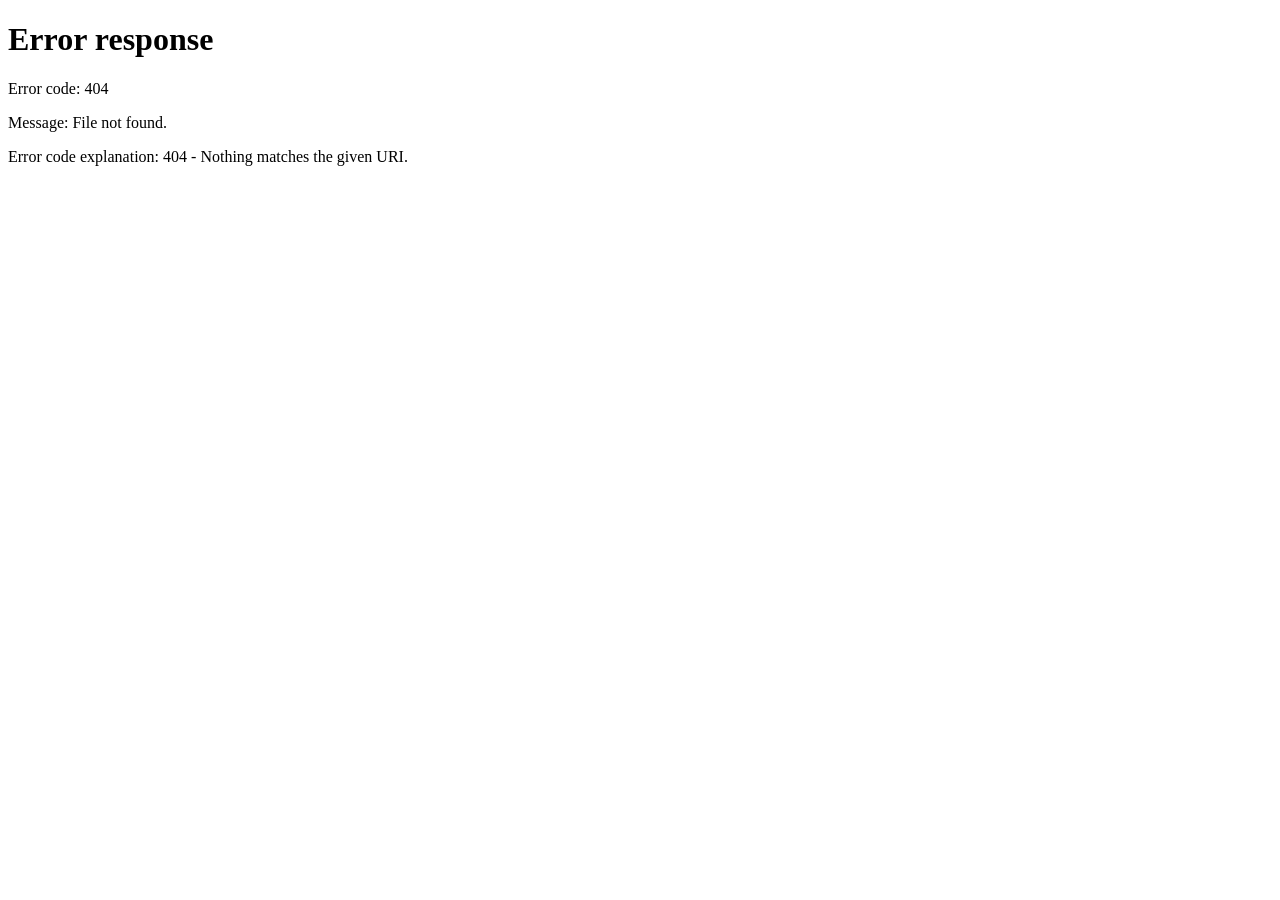
==== commit 3383ae01: "Caminhos add" ====
--- a/index.html
+++ b/index.html
@@ -1,1586 +1,13 @@
 <!doctype html>
 <html lang="pt-BR">
-
 <head>
   <meta charset="utf-8">
+  <meta http-equiv="refresh" content="0; url=/inicio">
   <meta name="viewport" content="width=device-width, initial-scale=1">
-  <meta name="theme-color" content="#5101D4">
-  <title>
-    act Work&amp;Up — Serviços em Indaiatuba e região
-  </title>
-  <meta name="description" content="Encontre profissionais e empresas de serviços em Indaiatuba e região ou online.">
-  <link rel="preconnect" href="https://fonts.googleapis.com">
-  <link rel="preconnect" href="https://fonts.gstatic.com" crossorigin>
-  <link
-    href="https://fonts.googleapis.com/css2?family=DM+Sans:wght@400;500;600;700;800&family=Fraunces:opsz,wght@9..144,500;9..144,600;9..144,700&display=swap"
-    rel="stylesheet">
-  <link rel="stylesheet" href="style.css?v=4">
+  <title>act Work&amp;Up</title>
+  <script>
+    window.location.replace('/inicio');
+  </script>
 </head>
-
-<body>
-  <div id="app">
-    <!-- Login -->
-    <section class="screen auth-screen active" id="login" aria-label="Login">
-      <div class="auth-card">
-        <a class="auth-brand" href="#login" data-screen="login">
-          <img src="assets/logo-wolfservices.jpg" alt="">
-          <span>
-            act Work&amp;Up
-          </span>
-        </a>
-        <div class="auth-tabs">
-          <button class="tab active" type="button">
-            Login
-          </button>
-          <button class="tab" type="button" data-screen="cadastro-tipo">
-            Cadastro
-          </button>
-        </div>
-        <p class="eyebrow">
-          Que bom ter você de volta
-        </p>
-        <h1>
-          Acesse sua conta
-        </h1>
-        <p class="muted">
-          Entre com seu email e senha para continuar.
-        </p>
-        <form class="form-stack" data-local-form>
-          <label>
-            Email
-            <input type="email" placeholder="seuemail@exemplo.com" autocomplete="email" required>
-          </label>
-          <label>
-            Senha
-            <input type="password" placeholder="Digite sua senha" autocomplete="current-password" required>
-          </label>
-          <button class="text-action" type="button">
-            Esqueceu sua senha?
-          </button>
-          <button class="btn primary full" type="submit" data-screen="inicio">
-            Entrar
-          </button>
-        </form>
-        <p class="auth-foot">
-          Ainda não tem conta?
-          <button class="inline-action" data-screen="cadastro-tipo">
-            Cadastre-se
-          </button>
-        </p>
-      </div>
-    </section>
-    <!-- Escolha do tipo de cadastro -->
-    <section class="screen auth-screen" id="cadastro-tipo" aria-label="Escolha do tipo de cadastro">
-      <div class="auth-card choice-card">
-        <a class="auth-brand" href="#login" data-screen="login">
-          <img src="assets/logo-wolfservices.jpg" alt="">
-          <span>
-            act Work&amp;Up
-          </span>
-        </a>
-        <p class="eyebrow">
-          Crie sua conta
-        </p>
-        <h1>
-          Qual tipo de conta deseja criar?
-        </h1>
-        <p class="muted">
-          Usuários comuns e profissionais autônomos usam o mesmo cadastro.
-        </p>
-        <button class="choice-option" data-screen="cadastro-pessoal">
-          <span class="choice-icon">
-            <svg class="ui-icon" viewBox="0 0 24 24" fill="none" stroke="currentColor" stroke-width="1.8"
-              aria-hidden="true">
-              <circle cx="12" cy="8" r="4" />
-              <path d="M5 21v-2a7 7 0 0 1 14 0v2" />
-            </svg>
-          </span>
-          <span>
-            <strong>
-              Usuário comum ou autônomo
-            </strong>
-            <small>
-              Cadastro pessoal para contratar ou oferecer serviços.
-            </small>
-          </span>
-          <span class="arrow">
-            →
-          </span>
-        </button>
-        <button class="choice-option" data-screen="cadastro-empresa">
-          <span class="choice-icon">
-            <svg class="ui-icon" viewBox="0 0 24 24" fill="none" stroke="currentColor" stroke-width="1.8"
-              aria-hidden="true">
-              <rect x="3" y="4" width="18" height="16" rx="2" />
-              <path d="M9 4v16m6-16v16M3 10h6m6 0h6M3 15h6m6 0h6" />
-            </svg>
-          </span>
-          <span>
-            <strong>
-              Empresa
-            </strong>
-            <small>
-              Cadastro de negócio com CNPJ.
-            </small>
-          </span>
-          <span class="arrow">
-            →
-          </span>
-        </button>
-        <p class="auth-foot">
-          Já tem uma conta?
-          <button class="inline-action" type="button" data-screen="login">
-            Voltar ao login
-          </button>
-        </p>
-      </div>
-    </section>
-    <section class="screen auth-screen" id="cadastro-pessoal" aria-label="Cadastro pessoal ou de autônomo">
-      <div class="auth-card auth-card-tall">
-        <a class="auth-brand" href="#login" data-screen="login">
-          <img src="assets/logo-wolfservices.jpg" alt="">
-          <span>
-            act Work&amp;Up
-          </span>
-        </a>
-        <div class="auth-tabs">
-          <button class="tab" data-screen="login">
-            Login
-          </button>
-          <button class="tab active">
-            Cadastro
-          </button>
-        </div>
-        <button class="back-link" data-screen="cadastro-tipo">
-          ← Alterar tipo de conta
-        </button>
-        <p class="eyebrow">
-          Cadastro pessoal ou autônomo
-        </p>
-        <h1>
-          Vamos começar?
-        </h1>
-        <form class="form-grid" data-local-form>
-          <label>
-            Nome completo
-            <input placeholder="Seu nome completo" required>
-          </label>
-          <label>
-            CPF
-            <input placeholder="000.000.000-00">
-          </label>
-          <label class="span-2">
-            Endereço
-            <input placeholder="Rua, número e bairro">
-          </label>
-          <label>
-            Telefone
-            <input placeholder="(00) 00000-0000">
-          </label>
-          <label>
-            Email
-            <input type="email" placeholder="seuemail@exemplo.com" autocomplete="email" required>
-          </label>
-          <label>
-            Senha
-            <input type="password" placeholder="Crie uma senha" required>
-          </label>
-          <label>
-            Confirmar senha
-            <input type="password" placeholder="Repita sua senha" required>
-          </label>
-          <div class="form-actions span-2">
-            <button class="btn outline" type="button" data-screen="cadastro-tipo">
-              Cancelar
-            </button>
-            <button class="btn primary" type="submit" data-screen="inicio">
-              Criar conta
-            </button>
-          </div>
-        </form>
-      </div>
-    </section>
-    <section class="screen auth-screen" id="cadastro-empresa" aria-label="Cadastro da empresa">
-      <div class="auth-card auth-card-tall">
-        <a class="auth-brand" href="#login" data-screen="login">
-          <img src="assets/logo-wolfservices.jpg" alt="">
-          <span>
-            act Work&amp;Up
-          </span>
-        </a>
-        <div class="auth-tabs">
-          <button class="tab" data-screen="login">
-            Login
-          </button>
-          <button class="tab active">
-            Cadastro
-          </button>
-        </div>
-        <button class="back-link" data-screen="cadastro-tipo">
-          ← Alterar tipo de conta
-        </button>
-        <p class="eyebrow">
-          Cadastro de empresa
-        </p>
-        <h1>
-          Cadastre seu negócio
-        </h1>
-        <form class="form-grid" data-local-form>
-          <label>
-            Nome fantasia
-            <input placeholder="Nome da empresa" required>
-          </label>
-          <label>
-            CNPJ
-            <input placeholder="00.000.000/0000-00" required>
-          </label>
-          <label class="span-2">
-            Endereço
-            <input placeholder="Endereço comercial">
-          </label>
-          <label>
-            Telefone de contato
-            <input placeholder="(00) 00000-0000">
-          </label>
-          <label>
-            Email de contato
-            <input type="email" placeholder="contato@empresa.com" required>
-          </label>
-          <label>
-            Senha
-            <input type="password" required>
-          </label>
-          <label>
-            Confirmar senha
-            <input type="password" required>
-          </label>
-          <div class="form-actions span-2">
-            <button class="btn outline" type="button" data-screen="cadastro-tipo">
-              Cancelar
-            </button>
-            <button class="btn primary" type="submit" data-screen="inicio">
-              Criar conta
-            </button>
-          </div>
-        </form>
-      </div>
-    </section>
-    <!-- Cabeçalho e navegação -->
-    <header class="site-header" id="site-header">
-      <a class="brand" href="#inicio" data-screen="inicio">
-        <img src="assets/logo-wolfservices.jpg" alt="">
-        <span>
-          act Work&amp;Up
-        </span>
-      </a>
-      <nav class="main-nav" aria-label="Navegação principal">
-        <button class="nav-link active" data-screen="inicio">
-          <svg class="ui-icon" viewBox="0 0 24 24" fill="none" stroke="currentColor" stroke-width="2"
-            aria-hidden="true">
-            <path d="m3 10 9-7 9 7v10a1 1 0 0 1-1 1h-6v-7h-4v7H4a1 1 0 0 1-1-1V10Z" />
-          </svg>
-          Início
-        </button>
-        <button class="nav-link" data-screen="explorar">
-          <svg class="ui-icon" viewBox="0 0 24 24" fill="none" stroke="currentColor" stroke-width="2"
-            aria-hidden="true">
-            <circle cx="11" cy="11" r="7" />
-            <path d="m20 20-4-4" />
-          </svg>
-          Explorar
-        </button>
-        <button class="nav-link" data-screen="meus-servicos">
-          <svg class="ui-icon" viewBox="0 0 24 24" fill="none" stroke="currentColor" stroke-width="2"
-            aria-hidden="true">
-            <rect x="3" y="4" width="18" height="16" rx="2" />
-            <path d="M8 4V2m8 2V2M3 9h18m-13 4h3m-3 3h7" />
-          </svg>
-          Meus serviços
-        </button>
-        <button class="nav-link" data-screen="mensagens">
-          <svg class="ui-icon" viewBox="0 0 24 24" fill="none" stroke="currentColor" stroke-width="2"
-            aria-hidden="true">
-            <path
-              d="M21 11.5a8.4 8.4 0 0 1-.9 3.8 8.5 8.5 0 0 1-7.6 4.7 8.4 8.4 0 0 1-3.8-.9L3 21l1.9-5.7a8.4 8.4 0 0 1-.9-3.8 8.5 8.5 0 0 1 4.7-7.6 8.4 8.4 0 0 1 3.8-.9h.5a8.5 8.5 0 0 1 8 8v.5Z" />
-          </svg>
-          Mensagens
-        </button>
-      </nav>
-      <button class="user-menu" data-screen="configuracoes">
-        <span class="avatar">
-          LS
-        </span>
-        <span>
-          Lucas Silva
-        </span>
-      </button>
-    </header>
-    <!-- Página inicial -->
-    <section class="screen app-screen" id="inicio">
-      <section class="hero container">
-        <div class="hero-copy">
-          <p class="eyebrow">
-            Para Indaiatuba e região
-          </p>
-          <h1>
-            Serviços locais
-            <span>perto de você.</span>
-          </h1>
-          <p>
-            Encontre serviços para sua casa, rotina ou negócio — e converse antes de escolher.
-          </p>
-          <button class="btn hero-cta" data-screen="explorar">
-            Explorar serviços
-          </button>
-        </div>
-        <!-- Para usar uma foto depois, substitua o padrão CSS de .hero por url("assets/sua-foto.jpg"). -->
-        <div class="hero-benefits" aria-label="Como encontrar serviços">
-          <article class="hero-benefit">
-            <span class="hero-benefit-icon" aria-hidden="true">
-              <svg class="ui-icon" viewBox="0 0 24 24" fill="none" stroke="currentColor" stroke-width="1.8"
-                aria-hidden="true">
-                <path d="M20 10c0 5-8 12-8 12S4 15 4 10a8 8 0 1 1 16 0Z" />
-                <circle cx="12" cy="10" r="2.5" />
-              </svg>
-            </span>
-            <div>
-              <h2>Profissionais da região</h2>
-              <p>Encontre quem atende em Indaiatuba e por perto.</p>
-            </div>
-          </article>
-          <article class="hero-benefit">
-            <span class="hero-benefit-icon" aria-hidden="true">
-              <svg class="ui-icon" viewBox="0 0 24 24" fill="none" stroke="currentColor" stroke-width="1.8"
-                aria-hidden="true">
-                <path d="M21 11.5a8.4 8.4 0 0 1-.9 3.8 8.5 8.5 0 0 1-7.6 4.7 8.4 8.4 0 0 1-3.8-.9L3 21l1.9-5.7a8.4 8.4 0 0 1-.9-3.8 8.5 8.5 0 0 1 4.7-7.6 8.4 8.4 0 0 1 3.8-.9h.5a8.5 8.5 0 0 1 8 8v.5Z" />
-              </svg>
-            </span>
-            <div>
-              <h2>Converse antes de decidir</h2>
-              <p>Tire suas dúvidas e combine os detalhes do serviço.</p>
-            </div>
-          </article>
-          <article class="hero-benefit">
-            <span class="hero-benefit-icon" aria-hidden="true">
-              <svg class="ui-icon" viewBox="0 0 24 24" fill="none" stroke="currentColor" stroke-width="1.8"
-                aria-hidden="true">
-                <circle cx="11" cy="11" r="7" />
-                <path d="m20 20-4-4m-8-5h6" />
-              </svg>
-            </span>
-            <div>
-              <h2>Compare opções e preços</h2>
-              <p>Veja os detalhes e escolha o que faz sentido para você.</p>
-            </div>
-          </article>
-        </div>
-      </section>
-      <section class="container search-band">
-        <div>
-          <p class="eyebrow">
-            Buscar na região
-          </p>
-          <h2>
-            O que você precisa resolver?
-          </h2>
-        </div>
-        <form class="search-form" data-search-form>
-          <input type="search" placeholder="Ex.: conserto de torneira, faxina, aula de inglês"
-            aria-label="Buscar serviços por nome ou categoria">
-          <button class="btn primary" type="submit" data-screen="explorar">
-            <svg class="ui-icon" viewBox="0 0 24 24" fill="none" stroke="currentColor" stroke-width="2"
-              aria-hidden="true">
-              <circle cx="11" cy="11" r="7" />
-              <path d="m20 20-4-4" />
-            </svg>
-            Buscar profissional
-          </button>
-        </form>
-      </section>
-      <section class="container section-block">
-        <div class="section-heading">
-          <div>
-            <p class="eyebrow">
-              Encontrar um serviço
-            </p>
-            <h2>
-              Serviços para o dia a dia
-            </h2>
-            <p class="muted">
-              Algumas ideias para começar, na cidade ou pela internet.
-            </p>
-          </div>
-          <button class="inline-action" data-screen="explorar">
-            Ver catálogo →
-          </button>
-        </div>
-        <div class="service-grid" aria-live="polite">
-        </div>
-      </section>
-      <section class="container section-block">
-        <div class="section-heading">
-          <div>
-            <p class="eyebrow">
-              Profissionais da região
-            </p>
-            <h2>
-              Quem atende por aqui
-            </h2>
-          </div>
-        </div>
-        <div class="professional-grid" aria-live="polite">
-        </div>
-      </section>
-      <section class="trust-strip container">
-        <div class="trust-item">
-          <svg class="ui-icon" viewBox="0 0 24 24" fill="none" stroke="currentColor" stroke-width="2"
-            aria-hidden="true">
-            <path d="M12 22s8-4 8-11V5l-8-3-8 3v6c0 7 8 11 8 11Z" />
-            <path d="m9 12 2 2 4-4" />
-          </svg>
-          <strong>
-            Pagamento de demonstração
-          </strong>
-          <span>
-            O protótipo simula o Pix; nenhuma cobrança é realizada.
-          </span>
-        </div>
-        <div class="trust-item">
-          <svg class="ui-icon" viewBox="0 0 24 24" fill="none" stroke="currentColor" stroke-width="2"
-            aria-hidden="true">
-            <path d="M16 21v-2a4 4 0 0 0-4-4H8a4 4 0 0 0-4 4v2" />
-            <circle cx="10" cy="7" r="4" />
-            <path d="m17 11 2 2 4-4" />
-          </svg>
-          <strong>
-            Conheça o profissional
-          </strong>
-          <span>
-            Veja avaliações, localização e detalhes do serviço.
-          </span>
-        </div>
-        <div class="trust-item">
-          <svg class="ui-icon" viewBox="0 0 24 24" fill="none" stroke="currentColor" stroke-width="2"
-            aria-hidden="true">
-            <path
-              d="M21 11.5a8.4 8.4 0 0 1-.9 3.8 8.5 8.5 0 0 1-7.6 4.7 8.4 8.4 0 0 1-3.8-.9L3 21l1.9-5.7a8.4 8.4 0 0 1-.9-3.8 8.5 8.5 0 0 1 4.7-7.6 8.4 8.4 0 0 1 3.8-.9h.5a8.5 8.5 0 0 1 8 8v.5Z" />
-          </svg>
-          <strong>
-            Converse antes de decidir
-          </strong>
-          <span>
-            Combine o que precisa diretamente na conversa.
-          </span>
-        </div>
-      </section>
-      <section class="provider-cta container">
-        <div>
-          <p class="eyebrow">
-            Trabalha por conta própria ou tem um negócio?
-          </p>
-          <h2>
-            Seu próximo cliente pode estar por aqui.
-          </h2>
-          <p>
-            Apresente seus serviços a quem procura profissionais em Indaiatuba e região.
-          </p>
-        </div>
-        <button class="btn gold-btn" data-screen="cadastro-tipo">
-          <svg class="ui-icon" viewBox="0 0 24 24" fill="none" stroke="currentColor" stroke-width="2"
-            aria-hidden="true">
-            <rect x="3" y="7" width="18" height="13" rx="2" />
-            <path d="M8 7V5a2 2 0 0 1 2-2h4a2 2 0 0 1 2 2v2m-13 5h18m-11 0v2h4v-2" />
-          </svg>
-          Quero anunciar meus serviços
-        </button>
-      </section>
-    </section>
-    <!-- Explorar serviços -->
-    <section class="screen app-screen" id="explorar">
-      <section class="container page-intro">
-        <p class="breadcrumb">
-          <button data-screen="inicio">
-            Início
-          </button>
-          / Explorar
-        </p>
-        <p class="eyebrow">
-          Profissionais de Indaiatuba e online
-        </p>
-        <h1>
-          O que você está procurando?
-        </h1>
-        <p class="muted">
-          Compare opções e veja como cada profissional atende. Escolha com calma.
-        </p>
-        <button class="btn primary" data-screen="cadastro-tipo">
-          Quero oferecer serviços
-        </button>
-      </section>
-      <section class="container explore-panel">
-        <form class="filters" id="filter-form">
-          <label class="filter-search">
-            Pesquisar
-            <input id="service-search" type="search" placeholder="Nome ou tipo de serviço">
-          </label>
-          <label>
-            Categoria
-            <select id="category-filter">
-              <option value="all">
-                Todas as categorias
-              </option>
-              <option>
-                Design
-              </option>
-              <option>
-                Manutenção
-              </option>
-              <option>
-                Desenvolvimento
-              </option>
-              <option>
-                Aulas
-              </option>
-              <option>
-                Limpeza
-              </option>
-              <option>
-                Fotografia
-              </option>
-              <option>
-                Reformas
-              </option>
-              <option>
-                Beleza
-              </option>
-              <option>
-                Eletricista
-              </option>
-              <option>
-                Marketing
-              </option>
-              <option>
-                Tradução
-              </option>
-              <option>
-                Consultoria
-              </option>
-            </select>
-          </label>
-          <label>
-            Atendimento
-            <select id="mode-filter">
-              <option value="all">
-                Online ou presencial
-              </option>
-              <option value="Online">
-                Online
-              </option>
-              <option value="Presencial">
-                Presencial
-              </option>
-            </select>
-          </label>
-          <label>
-            Ordenar
-            <select id="sort-filter">
-              <option value="relevance">
-                Relevância
-              </option>
-              <option value="price">
-                Menor preço
-              </option>
-            </select>
-          </label>
-          <button class="btn outline clear-filters" type="reset">
-            Limpar filtros
-          </button>
-        </form>
-        <div class="section-heading results-heading">
-          <div>
-            <h2>
-              Serviços encontrados
-            </h2>
-            <p class="muted" id="result-count">
-              4 serviços encontrados
-            </p>
-          </div>
-        </div>
-        <div class="service-grid" id="explore-grid">
-          <article class="service-card" data-category="Design" data-mode="Digital" data-price="180">
-            <div class="service-photo photo-design">
-              <span>
-                <svg class="ui-icon" viewBox="0 0 24 24" fill="none" stroke="currentColor" stroke-width="2"
-                  aria-hidden="true">
-                  <path
-                    d="M12 3a9 9 0 1 0 0 18h1a2 2 0 0 0 1.7-3.1 1.7 1.7 0 0 1 1.4-2.6H18a3 3 0 0 0 3-3c0-5.1-4-9.3-9-9.3Z" />
-                  <path d="M7.5 10h.01M10 7h.01M15 7h.01" />
-                </svg>
-                Design
-              </span>
-              <button class="favorite" type="button" aria-label="Favoritar serviço" aria-pressed="false">
-                <svg class="ui-icon" viewBox="0 0 24 24" fill="none" stroke="currentColor" stroke-width="2"
-                  aria-hidden="true">
-                  <path d="M20.8 4.6a5.5 5.5 0 0 0-7.8 0L12 5.7l-1.1-1.1a5.5 5.5 0 0 0-7.8 7.8l1.1 1.1L12 21l7.8-7.5 1.1-1.1a5.5 5.5 0 0 0-.1-7.8Z" />
-                </svg>
-              </button>
-            </div>
-            <div class="service-content">
-              <span class="tag">
-                Digital
-              </span>
-              <h3>
-                Identidade visual e design
-              </h3>
-              <p>
-                Criação de materiais visuais para sua marca.
-              </p>
-              <div class="provider">
-                <span class="avatar">
-                  AM
-                </span>
-                <span>
-                  <strong>
-                    Ana Martins
-                  </strong>
-                  <small>
-                    <svg class="ui-icon rating-star" viewBox="0 0 24 24" fill="currentColor" aria-hidden="true">
-                      <path d="m12 3 2.8 5.7 6.2.9-4.5 4.4 1.1 6.2-5.6-3-5.6 3 1.1-6.2L3 9.6l6.2-.9L12 3Z" />
-                    </svg>
-                    4,9 · Online
-                  </small>
-                </span>
-              </div>
-              <div class="card-bottom">
-                <strong>
-                  A partir de R$ 180
-                </strong>
-                <button class="btn small primary" data-screen="perfil-publico">
-                  Contratar
-                </button>
-              </div>
-            </div>
-          </article>
-          <article class="service-card" data-category="Manutenção" data-mode="Presencial" data-price="99999">
-            <div class="service-photo photo-repair">
-              <span>
-                <svg class="ui-icon" viewBox="0 0 24 24" fill="none" stroke="currentColor" stroke-width="2"
-                  aria-hidden="true">
-                  <path d="M14.7 6.3a5 5 0 0 0-6.4 6.4L3 18l3 3 5.3-5.3a5 5 0 0 0 6.4-6.4L14 13l-3-3 3.7-3.7Z" />
-                </svg>
-                Manutenção
-              </span>
-              <button class="favorite" type="button" aria-label="Favoritar serviço" aria-pressed="false">
-                <svg class="ui-icon" viewBox="0 0 24 24" fill="none" stroke="currentColor" stroke-width="2"
-                  aria-hidden="true">
-                  <path d="M20.8 4.6a5.5 5.5 0 0 0-7.8 0L12 5.7l-1.1-1.1a5.5 5.5 0 0 0-7.8 7.8l1.1 1.1L12 21l7.8-7.5 1.1-1.1a5.5 5.5 0 0 0-.1-7.8Z" />
-                </svg>
-              </button>
-            </div>
-            <div class="service-content">
-              <span class="tag">
-                Presencial
-              </span>
-              <h3>
-                Manutenção residencial
-              </h3>
-              <p>
-                Pequenos reparos e serviços para sua casa.
-              </p>
-              <div class="provider">
-                <span class="avatar gold">
-                  RC
-                </span>
-                <span>
-                  <strong>
-                    Rafael Costa
-                  </strong>
-                  <small>
-                    <svg class="ui-icon rating-star" viewBox="0 0 24 24" fill="currentColor" aria-hidden="true">
-                      <path d="m12 3 2.8 5.7 6.2.9-4.5 4.4 1.1 6.2-5.6-3-5.6 3 1.1-6.2L3 9.6l6.2-.9L12 3Z" />
-                    </svg>
-                    4,8 · Indaiatuba
-                  </small>
-                </span>
-              </div>
-              <div class="card-bottom">
-                <strong>
-                  Sob orçamento
-                </strong>
-                <button class="btn small primary" data-screen="perfil-publico">
-                  Contratar
-                </button>
-              </div>
-            </div>
-          </article>
-          <article class="service-card" data-category="Desenvolvimento" data-mode="Digital" data-price="450">
-            <div class="service-photo photo-web">
-              <span>
-                <svg class="ui-icon" viewBox="0 0 24 24" fill="none" stroke="currentColor" stroke-width="2"
-                  aria-hidden="true">
-                  <rect x="3" y="4" width="18" height="16" rx="2" />
-                  <path d="m8 10-2 2 2 2m4 0h4m-9-7h10" />
-                </svg>
-                Desenvolvimento
-              </span>
-              <button class="favorite" type="button" aria-label="Favoritar serviço" aria-pressed="false">
-                <svg class="ui-icon" viewBox="0 0 24 24" fill="none" stroke="currentColor" stroke-width="2"
-                  aria-hidden="true">
-                  <path d="M20.8 4.6a5.5 5.5 0 0 0-7.8 0L12 5.7l-1.1-1.1a5.5 5.5 0 0 0-7.8 7.8l1.1 1.1L12 21l7.8-7.5 1.1-1.1a5.5 5.5 0 0 0-.1-7.8Z" />
-                </svg>
-              </button>
-            </div>
-            <div class="service-content">
-              <span class="tag">
-                Digital
-              </span>
-              <h3>
-                Criação de sites
-              </h3>
-              <p>
-                Sites institucionais e páginas para negócios.
-              </p>
-              <div class="provider">
-                <span class="avatar">
-                  WP
-                </span>
-                <span>
-                  <strong>
-                    WebPro Studio
-                  </strong>
-                  <small>
-                    <svg class="ui-icon rating-star" viewBox="0 0 24 24" fill="currentColor" aria-hidden="true">
-                      <path d="m12 3 2.8 5.7 6.2.9-4.5 4.4 1.1 6.2-5.6-3-5.6 3 1.1-6.2L3 9.6l6.2-.9L12 3Z" />
-                    </svg>
-                    5,0 · Online
-                  </small>
-                </span>
-              </div>
-              <div class="card-bottom">
-                <strong>
-                  A partir de R$ 450
-                </strong>
-                <button class="btn small primary" data-screen="perfil-publico">
-                  Contratar
-                </button>
-              </div>
-            </div>
-          </article>
-          <article class="service-card" data-category="Aulas" data-mode="Digital Presencial" data-price="99999">
-            <div class="service-photo photo-lessons">
-              <span>
-                <svg class="ui-icon" viewBox="0 0 24 24" fill="none" stroke="currentColor" stroke-width="2"
-                  aria-hidden="true">
-                  <path d="m2 8 10-5 10 5-10 5L2 8Z" />
-                  <path d="M6 10v5c3 3 9 3 12 0v-5m4-2v7" />
-                </svg>
-                Aulas
-              </span>
-              <button class="favorite" type="button" aria-label="Favoritar serviço" aria-pressed="false">
-                <svg class="ui-icon" viewBox="0 0 24 24" fill="none" stroke="currentColor" stroke-width="2"
-                  aria-hidden="true">
-                  <path d="M20.8 4.6a5.5 5.5 0 0 0-7.8 0L12 5.7l-1.1-1.1a5.5 5.5 0 0 0-7.8 7.8l1.1 1.1L12 21l7.8-7.5 1.1-1.1a5.5 5.5 0 0 0-.1-7.8Z" />
-                </svg>
-              </button>
-            </div>
-            <div class="service-content">
-              <span class="tag">
-                Online / presencial
-              </span>
-              <h3>
-                Aulas particulares
-              </h3>
-              <p>
-                Acompanhamento e reforço personalizado.
-              </p>
-              <div class="provider">
-                <span class="avatar gold">
-                  JL
-                </span>
-                <span>
-                  <strong>
-                    João Lima
-                  </strong>
-                  <small>
-                    <svg class="ui-icon rating-star" viewBox="0 0 24 24" fill="currentColor" aria-hidden="true">
-                      <path d="m12 3 2.8 5.7 6.2.9-4.5 4.4 1.1 6.2-5.6-3-5.6 3 1.1-6.2L3 9.6l6.2-.9L12 3Z" />
-                    </svg>
-                    4,9 · Indaiatuba
-                  </small>
-                </span>
-              </div>
-              <div class="card-bottom">
-                <strong>
-                  Sob orçamento
-                </strong>
-                <button class="btn small primary" data-screen="perfil-publico">
-                  Contratar
-                </button>
-              </div>
-            </div>
-          </article>
-        </div>
-        <p class="empty-state hidden" id="empty-results">
-          Nenhum serviço encontrado com esses filtros.
-        </p>
-      </section>
-    </section>
-    <!-- Pagamento Pix -->
-    <section class="screen app-screen" id="pagamento">
-      <section class="container page-intro">
-        <button class="back-link" data-screen="perfil-publico">
-          ← Voltar
-        </button>
-        <p class="eyebrow">
-          Pagamento do serviço
-        </p>
-        <h1>
-          Finalizar pagamento
-        </h1>
-      </section>
-      <section class="container payment-layout">
-        <div class="panel payment-summary">
-          <h2>
-            <svg class="ui-icon" viewBox="0 0 24 24" fill="none" stroke="currentColor" stroke-width="2"
-              aria-hidden="true">
-              <rect x="3" y="5" width="18" height="14" rx="2" />
-              <path d="M3 10h18m-13 5h4" />
-            </svg>
-            Resumo do pedido
-          </h2>
-          <div class="summary-row">
-            <span>
-              Profissional
-            </span>
-            <strong>
-              Ana Martins
-            </strong>
-          </div>
-          <div class="summary-row">
-            <span>
-              Valor do serviço
-            </span>
-            <strong>
-              R$ 180,00
-            </strong>
-          </div>
-          <div class="summary-row total">
-            <span>
-              Total a pagar
-            </span>
-            <strong>
-              R$ 180,00
-            </strong>
-          </div>
-          <div class="pix-code">
-            <div class="qr-placeholder" aria-label="Espaço reservado para QR Code Pix">
-            </div>
-            <div>
-              <h3>
-                Escaneie o QR Code
-              </h3>
-              <p class="muted">
-                Ou copie a chave Pix.
-              </p>
-            </div>
-          </div>
-          <label>
-            Chave Pix
-            <div class="copy-field">
-              <input id="pix-key" value="chave-pix-demo@actworkup.com.br" readonly>
-              <button class="btn outline" type="button" id="copy-pix">
-                Copiar
-              </button>
-            </div>
-          </label>
-          <div class="secure-note">
-            <strong>
-              <svg class="ui-icon" viewBox="0 0 24 24" fill="none" stroke="currentColor" stroke-width="2"
-                aria-hidden="true">
-                <path d="M12 22s8-4 8-11V5l-8-3-8 3v6c0 7 8 11 8 11Z" />
-                <path d="m9 12 2 2 4-4" />
-              </svg>
-              Pagamento em demonstração
-            </strong>
-            <p>
-              O Pix e a confirmação são ilustrativos; nenhuma cobrança será realizada.
-            </p>
-          </div>
-          <div class="payment-status" role="status" aria-live="polite">
-            <svg class="ui-icon" viewBox="0 0 24 24" fill="none" stroke="currentColor" stroke-width="2"
-              aria-hidden="true">
-              <circle cx="12" cy="12" r="10" />
-              <path d="M12 6v6l4 2" />
-            </svg>
-            <div>
-              <strong>
-                Aguardando confirmação do pagamento
-              </strong>
-              <small>
-                A confirmação é simulada neste protótipo.
-              </small>
-            </div>
-          </div>
-        </div>
-      </section>
-    </section>
-    <!-- Meus serviços -->
-    <section class="screen app-screen" id="meus-servicos">
-      <section class="container page-intro">
-        <p class="breadcrumb">
-          <button data-screen="inicio">
-            Início
-          </button>
-          / Meus serviços
-        </p>
-        <p class="eyebrow">
-          Pedidos e serviços
-        </p>
-        <h1>
-          Meus serviços
-        </h1>
-        <p class="muted">
-          Acompanhe seus pedidos e gerencie os serviços oferecidos.
-        </p>
-      </section>
-      <section class="container dashboard-columns">
-        <div class="panel">
-          <div class="section-heading">
-            <div>
-              <p class="eyebrow">
-                Seu espaço
-              </p>
-              <h2>
-                <svg class="ui-icon" viewBox="0 0 24 24" fill="none" stroke="currentColor" stroke-width="2"
-                  aria-hidden="true">
-                  <rect x="3" y="4" width="18" height="16" rx="2" />
-                  <path d="M8 4V2m8 2V2M3 9h18m-13 4h3m-3 3h7" />
-                </svg>
-                Meus pedidos
-              </h2>
-            </div>
-          </div>
-          <article class="order-card">
-            <span class="status-pill pending">
-              <svg class="ui-icon" viewBox="0 0 24 24" fill="none" stroke="currentColor" stroke-width="2"
-                aria-hidden="true">
-                <circle cx="12" cy="12" r="10" />
-                <path d="M12 6v6l4 2" />
-              </svg>
-              Em andamento
-            </span>
-            <h3>
-              Identidade visual
-            </h3>
-            <p>
-              Profissional: Ana Martins · 08/11/2026
-            </p>
-            <div class="order-footer">
-              <strong>
-                R$ 180,00
-              </strong>
-              <button class="inline-action" data-screen="mensagens">
-                Enviar mensagem →
-              </button>
-            </div>
-          </article>
-        </div>
-        <div class="panel provider-services">
-          <p class="eyebrow">
-            Para quem presta serviços
-          </p>
-          <h2>
-            Divulgue seu trabalho
-          </h2>
-          <p class="muted">
-            Cadastre seus serviços para apresentá-los a novos clientes no marketplace.
-          </p>
-          <button class="btn primary" type="button" data-open-service-dialog>
-            + Adicionar serviço
-          </button>
-        </div>
-      </section>
-      <section class="container section-block">
-        <div class="section-heading">
-          <div>
-            <p class="eyebrow">
-              Meus anúncios
-            </p>
-            <h2>
-              Seus serviços ativos/concluídos
-            </h2>
-          </div>
-        </div>
-        <article class="order-card wide">
-          <div>
-            <span class="status-pill success">
-              <svg class="ui-icon" viewBox="0 0 24 24" fill="none" stroke="currentColor" stroke-width="2"
-                aria-hidden="true">
-                <path d="m5 12 4 4L19 6" />
-              </svg>
-              Ativo
-            </span>
-            <h3>
-              Manutenção residencial
-            </h3>
-            <p>
-              Presencial · Manutenção · Indaiatuba
-            </p>
-          </div>
-          <div>
-            <strong>
-              Sob orçamento
-            </strong>
-            <button class="inline-action" data-screen="perfil-publico">
-              Alterar →
-            </button>
-          </div>
-        </article>
-        <article class="order-card wide">
-          <div>
-            <span class="status-pill success">
-              <svg class="ui-icon" viewBox="0 0 24 24" fill="none" stroke="currentColor" stroke-width="2"
-                aria-hidden="true">
-                <path d="m5 12 4 4L19 6" />
-              </svg>
-              Concluído
-            </span>
-            <h3>
-              Reparo de instalação
-            </h3>
-            <p>
-              Cliente: Maria Souza · 02/11/2026
-            </p>
-          </div>
-          <div>
-            <strong>
-              R$ 120,00
-            </strong>
-            <button class="inline-action" data-screen="mensagens">
-              Enviar mensagem →
-            </button>
-          </div>
-        </article>
-      </section>
-      <dialog class="service-dialog" id="service-dialog" aria-labelledby="service-dialog-title">
-        <div class="service-dialog-header">
-          <div>
-            <p class="eyebrow">
-              Para quem presta serviços
-            </p>
-            <h2 id="service-dialog-title">
-              Adicione um serviço
-            </h2>
-          </div>
-          <button class="dialog-close" type="button" aria-label="Fechar janela" data-close-service-dialog>
-            ×
-          </button>
-        </div>
-        <p class="muted">
-          Seu serviço será publicado no marketplace após o cadastro.
-        </p>
-        <form class="form-stack" data-local-form data-service-form>
-          <label>
-            Título do serviço
-            <input id="service-title" placeholder="Nome do serviço" required>
-          </label>
-          <label>
-            Categoria
-            <input placeholder="Categoria do serviço">
-          </label>
-          <label>
-            Tipo de atendimento
-            <select>
-              <option>
-                Presencial
-              </option>
-              <option>
-                Online
-              </option>
-              <option>
-                Online/presencial
-              </option>
-            </select>
-          </label>
-          <label>
-            Preço
-            <select>
-              <option>
-                Valor fixo
-              </option>
-              <option>
-                Deixar em aberto para orçamentos
-              </option>
-            </select>
-          </label>
-          <label>
-            Prazo
-            <input placeholder="Prazo estimado">
-          </label>
-          <label>
-            Descrição
-            <textarea rows="3" placeholder="Descreva o serviço">
-              </textarea>
-          </label>
-          <div class="form-actions">
-            <button class="btn outline" type="button" data-close-service-dialog>
-              Cancelar
-            </button>
-            <button class="btn primary" type="submit">
-              <svg class="ui-icon" viewBox="0 0 24 24" fill="none" stroke="currentColor" stroke-width="2"
-                aria-hidden="true">
-                <path d="M12 5v14m-7-7h14" />
-              </svg>
-              Publicar serviço
-            </button>
-          </div>
-        </form>
-      </dialog>
-    </section>
-    <!-- Configurações -->
-    <section class="screen app-screen" id="configuracoes">
-      <section class="container page-intro">
-        <button class="back-link" data-screen="inicio">
-          ← Voltar
-        </button>
-        <p class="eyebrow">
-          Sua conta
-        </p>
-        <h1>
-          Configurações
-        </h1>
-      </section>
-      <section class="container settings-layout">
-        <aside class="panel settings-menu">
-          <button class="settings-item active" data-settings-tab="perfil">
-            <svg class="ui-icon" viewBox="0 0 24 24" fill="none" stroke="currentColor" stroke-width="2"
-              aria-hidden="true">
-              <circle cx="12" cy="8" r="4" />
-              <path d="M5 21v-2a7 7 0 0 1 14 0v2" />
-            </svg>
-            Perfil
-          </button>
-          <button class="settings-item" data-settings-tab="conta">
-            <svg class="ui-icon" viewBox="0 0 24 24" fill="none" stroke="currentColor" stroke-width="2"
-              aria-hidden="true">
-              <rect x="3" y="5" width="18" height="14" rx="2" />
-              <path d="M3 10h18" />
-            </svg>
-            Conta
-          </button>
-          <button class="settings-item" data-settings-tab="notificacoes">
-            <svg class="ui-icon" viewBox="0 0 24 24" fill="none" stroke="currentColor" stroke-width="2"
-              aria-hidden="true">
-              <path d="M18 8a6 6 0 0 0-12 0c0 7-3 7-3 9h18c0-2-3-2-3-9m-8 13h4" />
-            </svg>
-            Notificações
-          </button>
-          <button class="settings-item" data-settings-tab="ajuda">
-            <svg class="ui-icon" viewBox="0 0 24 24" fill="none" stroke="currentColor" stroke-width="2"
-              aria-hidden="true">
-              <circle cx="12" cy="12" r="10" />
-              <path d="M9.5 9a2.5 2.5 0 1 1 4.3 1.8c-1.1 1-1.8 1.3-1.8 3.2m0 3h.01" />
-            </svg>
-            Ajuda
-          </button>
-          <div class="account-mini">
-            <span class="avatar">
-              LS
-            </span>
-            <div>
-              <strong>
-                Lucas Silva
-              </strong>
-              <small>
-                Membro desde agosto de 2023
-              </small>
-            </div>
-          </div>
-          <button class="btn outline full" data-screen="login">
-            Sair da conta
-          </button>
-        </aside>
-        <div class="panel settings-content">
-          <div class="settings-pane active" data-settings-pane="perfil">
-            <h2>
-              Perfil
-            </h2>
-            <p class="muted">
-              Seu perfil pode ser analisado pela plataforma.
-            </p>
-            <div class="profile-edit">
-              <span class="avatar profile-avatar">
-                LS
-              </span>
-              <div>
-                <strong>
-                  Foto do usuário
-                </strong>
-                <p class="muted">
-                  Imagem de perfil.
-                </p>
-                <button class="btn outline" type="button">
-                  Alterar foto
-                </button>
-              </div>
-            </div>
-            <form class="form-stack" data-local-form>
-              <label>
-                Nome
-                <input value="Lucas Silva">
-              </label>
-              <label>
-                Username
-                <input value="lucas.silva">
-              </label>
-              <label>
-                País/estado
-                <input value="Brasil / São Paulo">
-              </label>
-              <label>
-                Descrição
-                <textarea rows="4" maxlength="250" placeholder="Conte um pouco sobre você">
-                  </textarea>
-              </label>
-              <div class="form-actions">
-                <span class="muted">
-                  Máximo de 250 caracteres
-                </span>
-                <button class="btn primary" type="submit">
-                  Salvar
-                </button>
-              </div>
-            </form>
-          </div>
-          <div class="settings-pane" data-settings-pane="conta">
-            <h2>
-              Conta
-            </h2>
-            <p class="muted">
-              Informações da sua conta.
-            </p>
-            <p>
-              Email cadastrado: lucas.silva@gmail.com
-            </p>
-          </div>
-          <div class="settings-pane" data-settings-pane="notificacoes">
-            <h2>
-              Notificações
-            </h2>
-            <p class="muted">
-              Preferências de notificação da conta.
-            </p>
-          </div>
-          <div class="settings-pane" data-settings-pane="ajuda">
-            <h2>
-              Ajuda
-            </h2>
-            <p class="muted">
-              Informações e orientações para utilizar a plataforma.
-            </p>
-          </div>
-        </div>
-      </section>
-    </section>
-    <!-- Perfil público -->
-    <section class="screen app-screen" id="perfil-publico">
-      <section class="container page-intro">
-        <button class="back-link" data-screen="explorar">
-          ← Voltar
-        </button>
-        <p class="breadcrumb">
-          <button data-screen="inicio">
-            Início
-          </button>
-          / Perfil profissional
-        </p>
-      </section>
-      <section class="container panel public-profile">
-        <div class="public-profile-head">
-          <div class="service-photo profile-cover photo-design" id="profile-cover">
-            <span class="cover-label" id="profile-cover-label">
-              <svg class="ui-icon" viewBox="0 0 24 24" fill="none" stroke="currentColor" stroke-width="2"
-                aria-hidden="true">
-                <path d="M12 3 2 8l10 5 10-5-10-5Z" />
-                <path d="m2 12 10 5 10-5M2 16l10 5 10-5" />
-              </svg>
-              <span id="profile-cover-title">
-                Identidade visual e design
-              </span>
-            </span>
-          </div>
-          <div class="public-person">
-            <span class="avatar profile-avatar" id="profile-avatar">
-              AM
-            </span>
-            <div>
-              <p class="eyebrow">
-                Profissional
-              </p>
-              <h1 id="profile-name">
-                Ana Martins
-              </h1>
-              <p class="rating" id="profile-rating">
-                <svg class="ui-icon rating-star" viewBox="0 0 24 24" fill="currentColor" aria-hidden="true">
-                  <path d="m12 3 2.8 5.7 6.2.9-4.5 4.4 1.1 6.2-5.6-3-5.6 3 1.1-6.2L3 9.6l6.2-.9L12 3Z" />
-                </svg>
-                4,9 · Indaiatuba
-              </p>
-            </div>
-          </div>
-        </div>
-        <div class="public-info-grid">
-          <div>
-            <h2>
-              Sobre o serviço
-            </h2>
-            <p id="profile-description">
-              Criação de identidade visual, materiais gráficos e peças digitais para apresentar sua marca com clareza.
-            </p>
-            <h2>
-              Descrição do tipo de serviço
-            </h2>
-            <p id="profile-delivery">
-              Atendimento digital, com alinhamento das necessidades e apresentação das etapas do trabalho.
-            </p>
-            <h2>
-              Portfólio
-            </h2>
-            <div class="profile-gallery" id="profile-gallery" aria-label="Galeria do portfólio">
-            </div>
-            <h2>
-              O que está incluso
-            </h2>
-            <ul class="included-list" id="profile-included">
-            </ul>
-            <h2>
-              Dúvidas frequentes
-            </h2>
-            <div class="profile-faq" id="profile-faq">
-            </div>
-          </div>
-          <aside>
-            <div class="info-box">
-              <strong class="icon-heading">
-                <svg class="ui-icon" viewBox="0 0 24 24" fill="none" stroke="currentColor" stroke-width="2"
-                  aria-hidden="true">
-                  <circle cx="12" cy="12" r="10" />
-                  <path d="M12 11v5m0-8h.01" />
-                </svg>
-                Informações
-              </strong>
-              <p id="profile-mode">
-                <svg class="ui-icon" viewBox="0 0 24 24" fill="none" stroke="currentColor" stroke-width="2"
-                  aria-hidden="true">
-                  <path d="M12 22s8-4 8-11V5l-8-3-8 3v6c0 7 8 11 8 11Z" />
-                  <path d="m9 12 2 2 4-4" />
-                </svg>
-                Atendimento online
-              </p>
-              <p id="profile-location">
-                <svg class="ui-icon" viewBox="0 0 24 24" fill="none" stroke="currentColor" stroke-width="2"
-                  aria-hidden="true">
-                  <path d="M4 19.5A2.5 2.5 0 0 1 6.5 17H20" />
-                  <path d="M6.5 2H20v20H6.5A2.5 2.5 0 0 1 4 19.5v-15A2.5 2.5 0 0 1 6.5 2Z" />
-                </svg>
-                Indaiatuba e região
-              </p>
-              <p id="profile-deadline">
-                <svg class="ui-icon" viewBox="0 0 24 24" fill="none" stroke="currentColor" stroke-width="2"
-                  aria-hidden="true">
-                  <circle cx="12" cy="12" r="10" />
-                  <path d="M12 6v6l4 2" />
-                </svg>
-                Prazo a combinar
-              </p>
-              <p class="profile-starting-price" id="profile-starting-price">
-                A partir de R$ 180,00
-              </p>
-            </div>
-            <div class="info-box">
-              <strong class="icon-heading">
-                <svg class="ui-icon" viewBox="0 0 24 24" fill="none" stroke="currentColor" stroke-width="2"
-                  aria-hidden="true">
-                  <path
-                    d="M21 11.5a8.4 8.4 0 0 1-.9 3.8 8.5 8.5 0 0 1-7.6 4.7 8.4 8.4 0 0 1-3.8-.9L3 21l1.9-5.7a8.4 8.4 0 0 1-.9-3.8 8.5 8.5 0 0 1 4.7-7.6 8.4 8.4 0 0 1 3.8-.9h.5a8.5 8.5 0 0 1 8 8v.5Z" />
-                </svg>
-                Contato
-              </strong>
-              <p>
-                <svg class="ui-icon" viewBox="0 0 24 24" fill="none" stroke="currentColor" stroke-width="2"
-                  aria-hidden="true">
-                  <path
-                    d="M21 11.5a8.4 8.4 0 0 1-.9 3.8 8.5 8.5 0 0 1-7.6 4.7 8.4 8.4 0 0 1-3.8-.9L3 21l1.9-5.7a8.4 8.4 0 0 1-.9-3.8 8.5 8.5 0 0 1 4.7-7.6 8.4 8.4 0 0 1 3.8-.9h.5a8.5 8.5 0 0 1 8 8v.5Z" />
-                </svg>
-                Contato pela plataforma
-              </p>
-            </div>
-          </aside>
-        </div>
-        <div class="reviews-block">
-          <h2>
-            <svg class="ui-icon" viewBox="0 0 24 24" fill="none" stroke="currentColor" stroke-width="2"
-              aria-hidden="true">
-              <path d="m12 3 2.8 5.7 6.2.9-4.5 4.4 1.1 6.2-5.6-3-5.6 3 1.1-6.2L3 9.6l6.2-.9L12 3Z" />
-            </svg>
-            Avaliações e comentários
-          </h2>
-          <div class="review-list" id="profile-reviews">
-          </div>
-        </div>
-        <div class="profile-actions">
-          <button class="btn outline" data-screen="mensagens">
-            <svg class="ui-icon" viewBox="0 0 24 24" fill="none" stroke="currentColor" stroke-width="2"
-              aria-hidden="true">
-              <path
-                d="M21 11.5a8.4 8.4 0 0 1-.9 3.8 8.5 8.5 0 0 1-7.6 4.7 8.4 8.4 0 0 1-3.8-.9L3 21l1.9-5.7a8.4 8.4 0 0 1-.9-3.8 8.5 8.5 0 0 1 4.7-7.6 8.4 8.4 0 0 1 3.8-.9h.5a8.5 8.5 0 0 1 8 8v.5Z" />
-            </svg>
-            Mandar mensagem
-          </button>
-          <button class="btn primary" data-screen="pagamento">
-            <svg class="ui-icon" viewBox="0 0 24 24" fill="none" stroke="currentColor" stroke-width="2"
-              aria-hidden="true">
-              <rect x="3" y="5" width="18" height="14" rx="2" />
-              <path d="M3 10h18m-13 5h4" />
-            </svg>
-            Contratar
-          </button>
-        </div>
-      </section>
-    </section>
-    <!-- Mensagens -->
-    <section class="screen app-screen" id="mensagens">
-      <section class="container page-intro">
-        <p class="breadcrumb">
-          <button data-screen="inicio">
-            Início
-          </button>
-          / Mensagens
-        </p>
-        <p class="eyebrow">
-          Suas conversas
-        </p>
-        <h1>
-          Central de mensagens
-        </h1>
-      </section>
-      <section class="container messages-layout panel">
-        <aside class="conversation-list" id="conversation-list">
-          <h2>
-            <svg class="ui-icon" viewBox="0 0 24 24" fill="none" stroke="currentColor" stroke-width="2"
-              aria-hidden="true">
-              <path
-                d="M21 11.5a8.4 8.4 0 0 1-.9 3.8 8.5 8.5 0 0 1-7.6 4.7 8.4 8.4 0 0 1-3.8-.9L3 21l1.9-5.7a8.4 8.4 0 0 1-.9-3.8 8.5 8.5 0 0 1 4.7-7.6 8.4 8.4 0 0 1 3.8-.9h.5a8.5 8.5 0 0 1 8 8v.5Z" />
-            </svg>
-            Conversas
-          </h2>
-          <button class="conversation active">
-            <span class="avatar">
-              AM
-            </span>
-            <span>
-              <strong>
-                Ana Martins
-              </strong>
-              <small>
-                Online · Última mensagem
-              </small>
-            </span>
-          </button>
-          <button class="conversation">
-            <span class="avatar gold">
-              RC
-            </span>
-            <span>
-              <strong>
-                Rafael Costa
-              </strong>
-              <small>
-                Offline
-              </small>
-            </span>
-          </button>
-          <button class="conversation">
-            <span class="avatar">
-              WP
-            </span>
-            <span>
-              <strong>
-                WebPro Studio
-              </strong>
-              <small>
-                Offline
-              </small>
-            </span>
-          </button>
-          <button class="conversation">
-            <span class="avatar gold">
-              JL
-            </span>
-            <span>
-              <strong>
-                João Lima
-              </strong>
-              <small>
-                Offline
-              </small>
-            </span>
-          </button>
-        </aside>
-        <div class="chat-panel">
-          <header class="chat-header">
-            <div>
-              <strong id="chat-provider-name">
-                Ana Martins
-              </strong>
-              <small id="chat-provider-status">
-                Online
-              </small>
-            </div>
-            <button class="btn outline small" type="button">
-              <svg class="ui-icon" viewBox="0 0 24 24" fill="none" stroke="currentColor" stroke-width="2"
-                aria-hidden="true">
-                <path
-                  d="M22 16.9v3a2 2 0 0 1-2.2 2 19.8 19.8 0 0 1-8.6-3.1 19.4 19.4 0 0 1-6-6A19.8 19.8 0 0 1 2.1 4.2 2 2 0 0 1 4.1 2h3a2 2 0 0 1 2 1.7L9.5 7a2 2 0 0 1-.5 2L7.7 10.3a16 16 0 0 0 6 6l1.3-1.3a2 2 0 0 1 2-.5l3.3.4a2 2 0 0 1 1.7 2Z" />
-              </svg>
-              Chamada
-            </button>
-          </header>
-          <div class="safety-banner">
-            <svg class="ui-icon" viewBox="0 0 24 24" fill="none" stroke="currentColor" stroke-width="2"
-              aria-hidden="true">
-              <path d="M12 22s8-4 8-11V5l-8-3-8 3v6c0 7 8 11 8 11Z" />
-              <path d="m9 12 2 2 4-4" />
-            </svg>
-            Para sua segurança, mantenha as conversas e os pagamentos dentro do site.
-          </div>
-          <div class="chat-messages" id="chat-messages" aria-label="Mensagens da conversa" aria-live="polite">
-          </div>
-          <form class="message-form" id="message-form">
-            <input id="message-input" aria-label="Escreva sua mensagem" placeholder="Escreva sua mensagem..."
-              autocomplete="off" required>
-            <button class="btn primary" type="submit">
-              <svg class="ui-icon" viewBox="0 0 24 24" fill="none" stroke="currentColor" stroke-width="2"
-                aria-hidden="true">
-                <path d="m22 2-7 20-4-9-9-4 20-7ZM22 2 11 13" />
-              </svg>
-              Enviar
-            </button>
-          </form>
-        </div>
-      </section>
-    </section>
-    <footer class="site-footer" id="site-footer">
-      <span>
-        © 2026 act Work&amp;Up
-      </span>
-      <span>
-        Conectando Talentos
-      </span>
-    </footer>
-  </div>
-  <script src="script.js?v=3">
-  </script>
-</body>
-
-</html>+<body></body>
+</html>
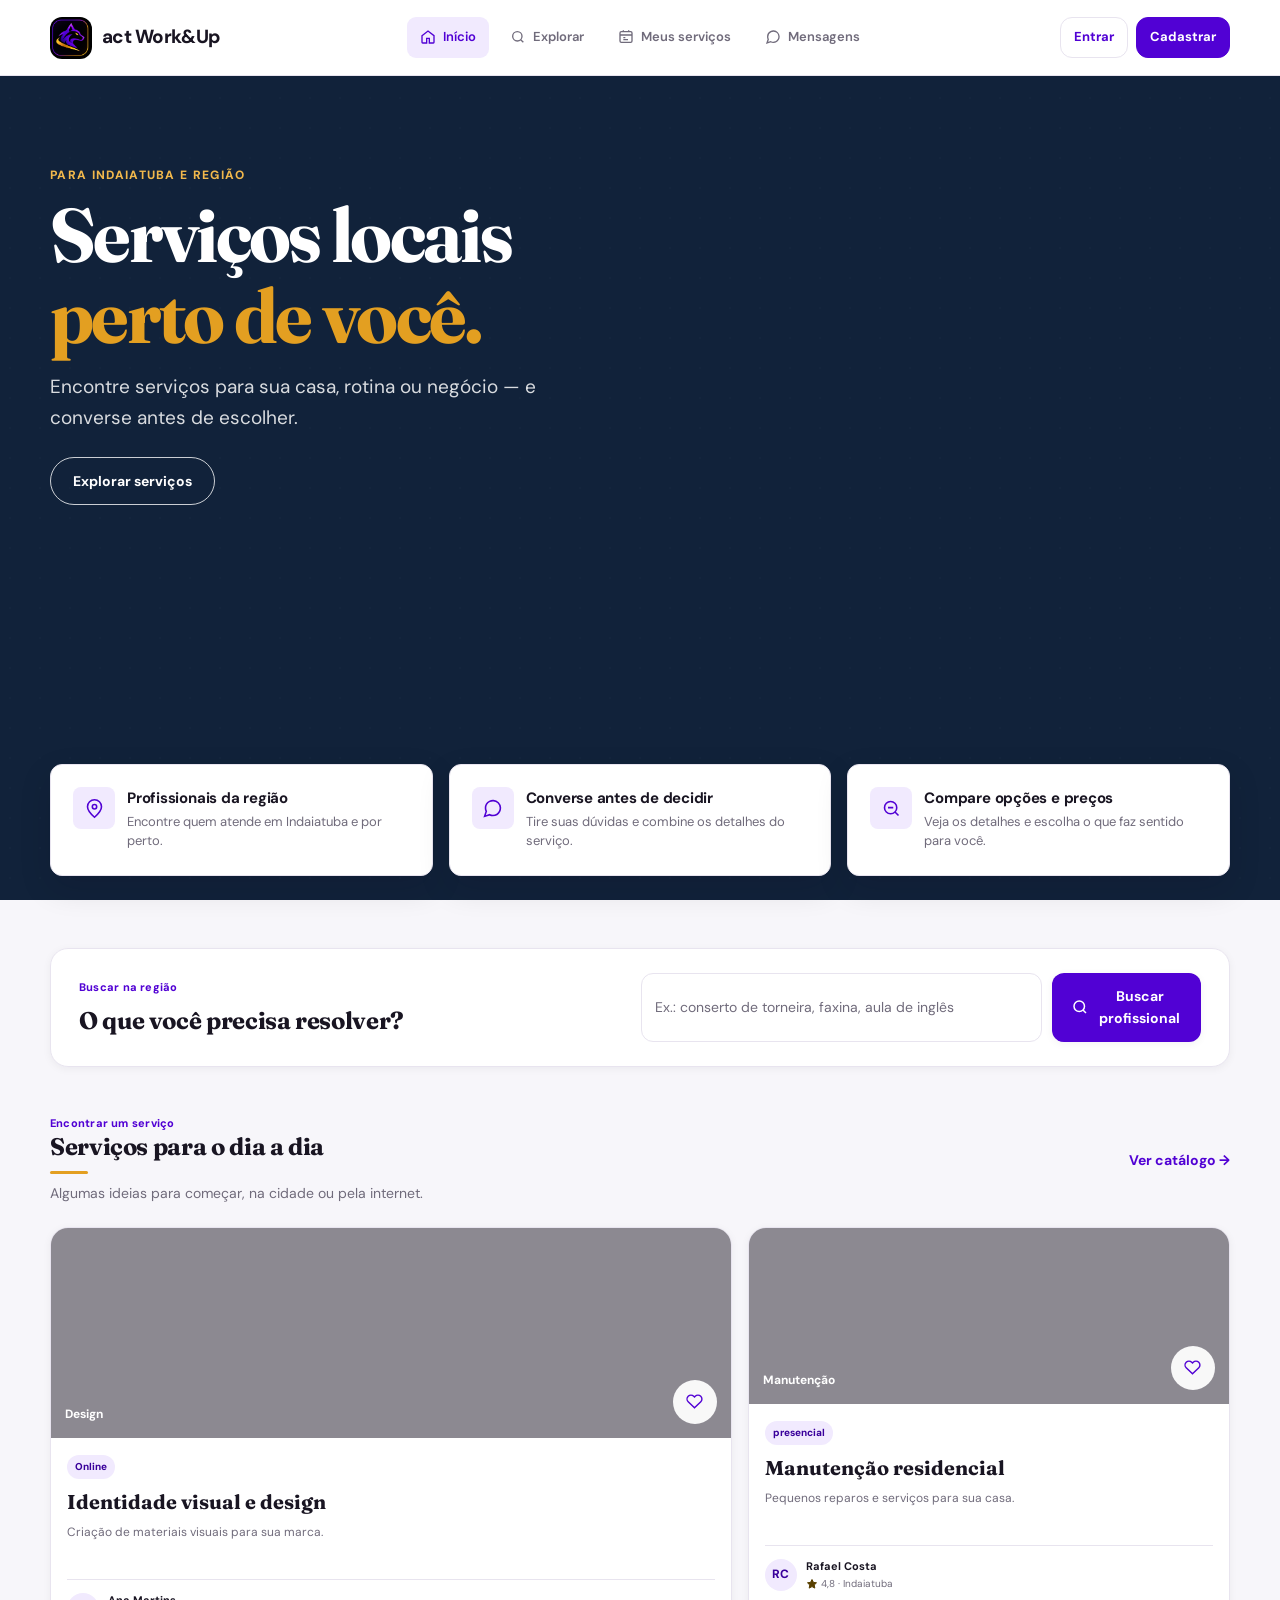
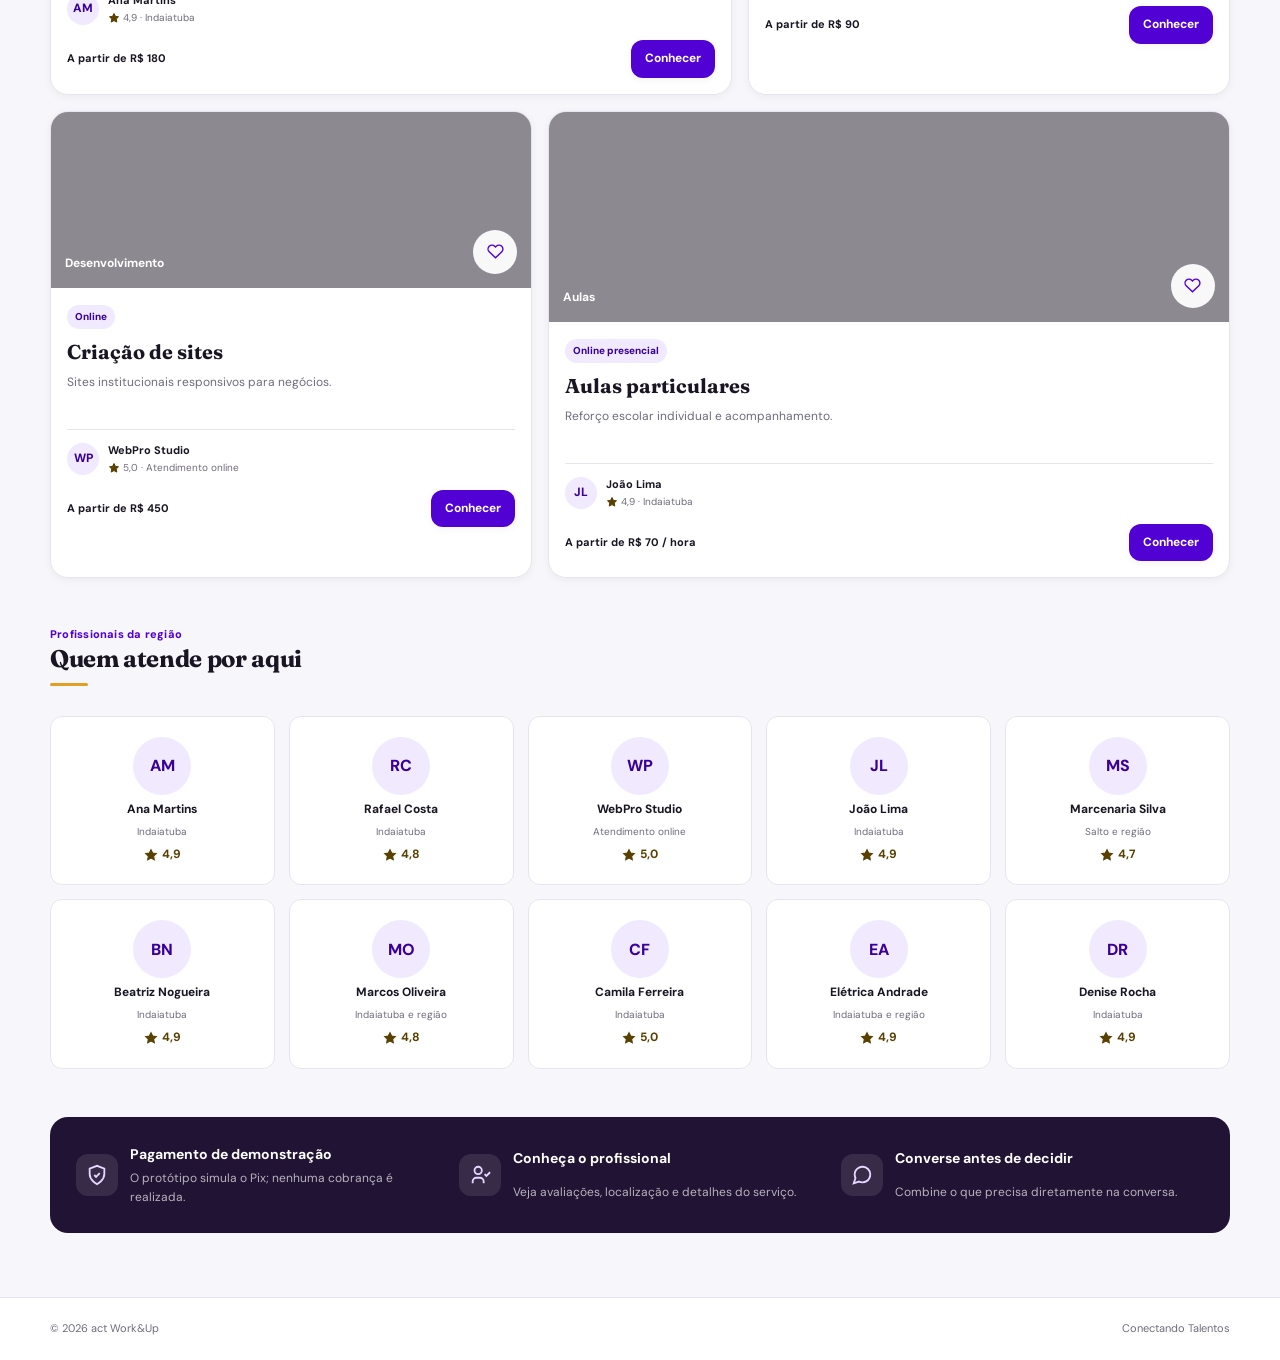
==== commit 80acfdf8: "Contas de vistitante/sem logar no site com a opcao de logar no site, Conta usuario comun sem as func" ====
--- a/index.html
+++ b/index.html
@@ -2,11 +2,12 @@
 <html lang="pt-BR">
 <head>
   <meta charset="utf-8">
-  <meta http-equiv="refresh" content="0; url=/inicio">
+  <meta http-equiv="refresh" content="0; url=/inicio.html">
   <meta name="viewport" content="width=device-width, initial-scale=1">
   <title>act Work&amp;Up</title>
   <script>
-    window.location.replace('/inicio');
+    sessionStorage.removeItem('actworkup_auth');
+    window.location.replace('/inicio.html');
   </script>
 </head>
 <body></body>
